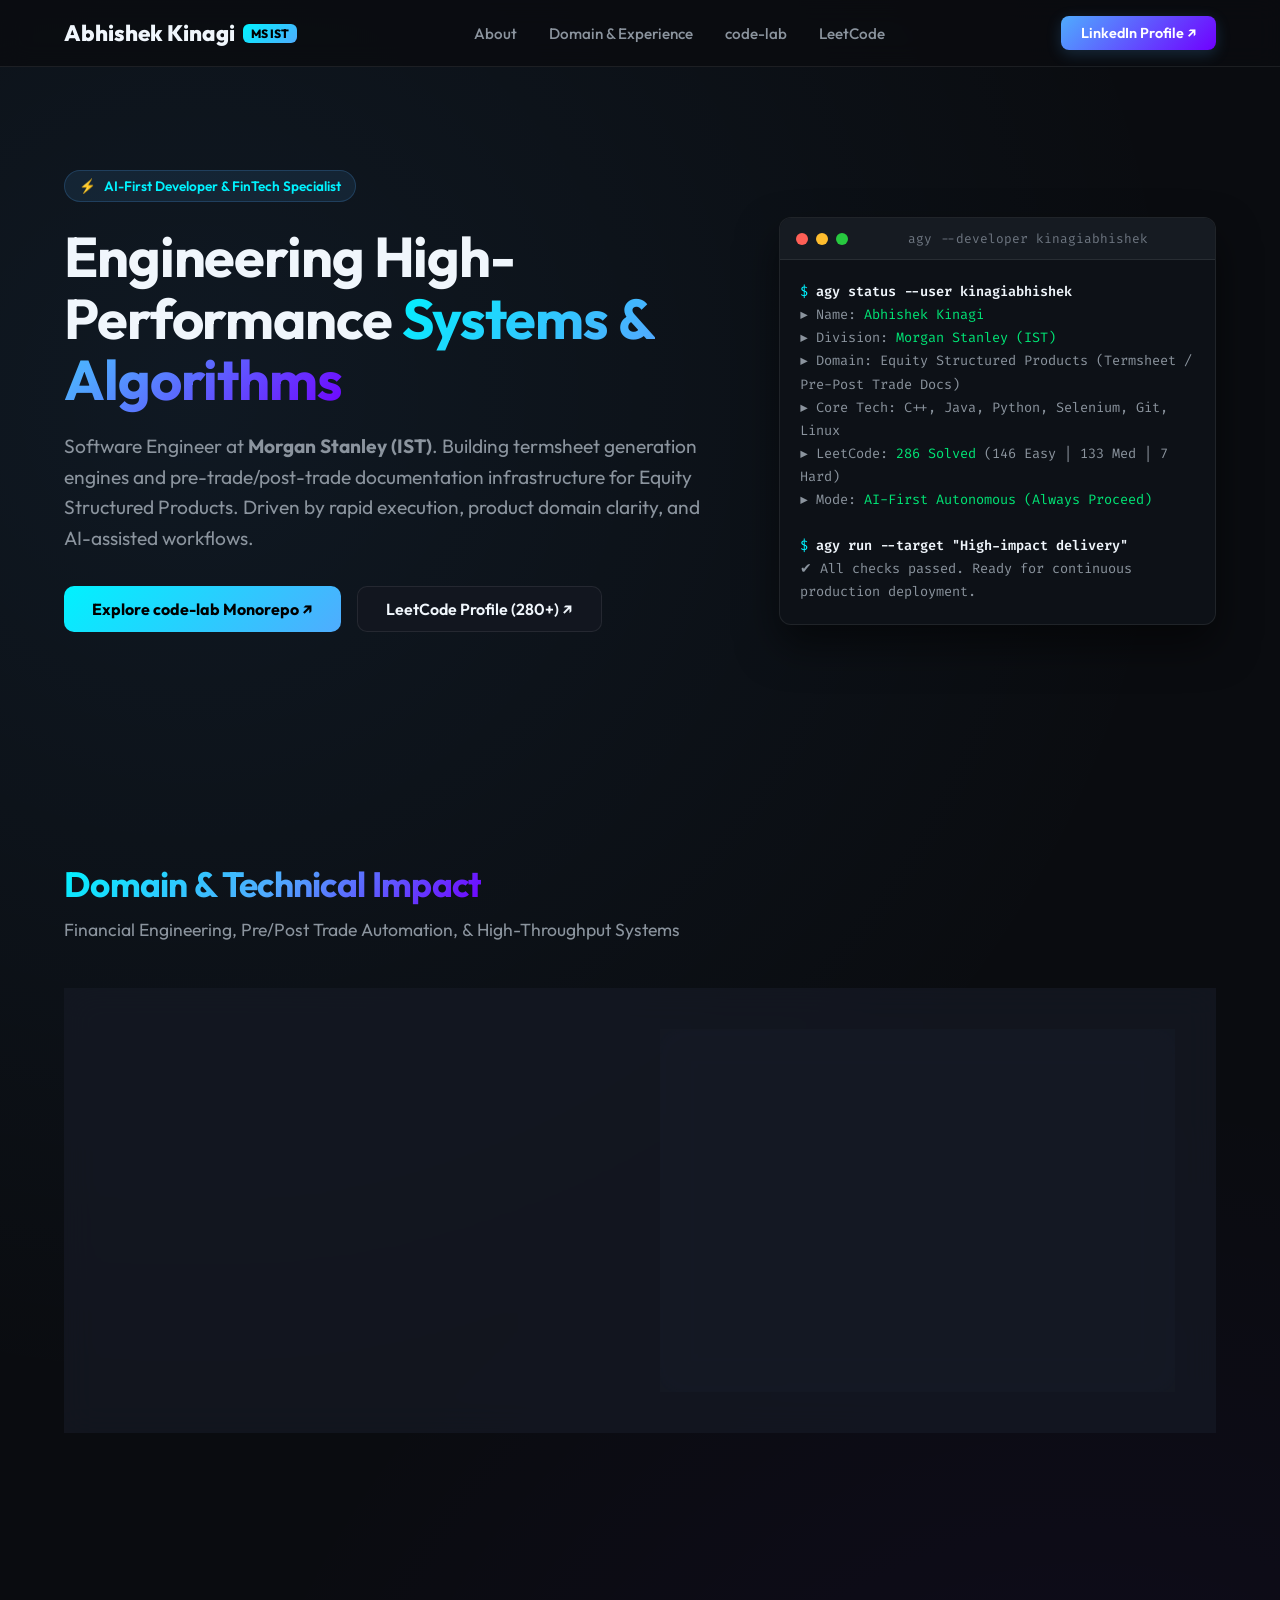
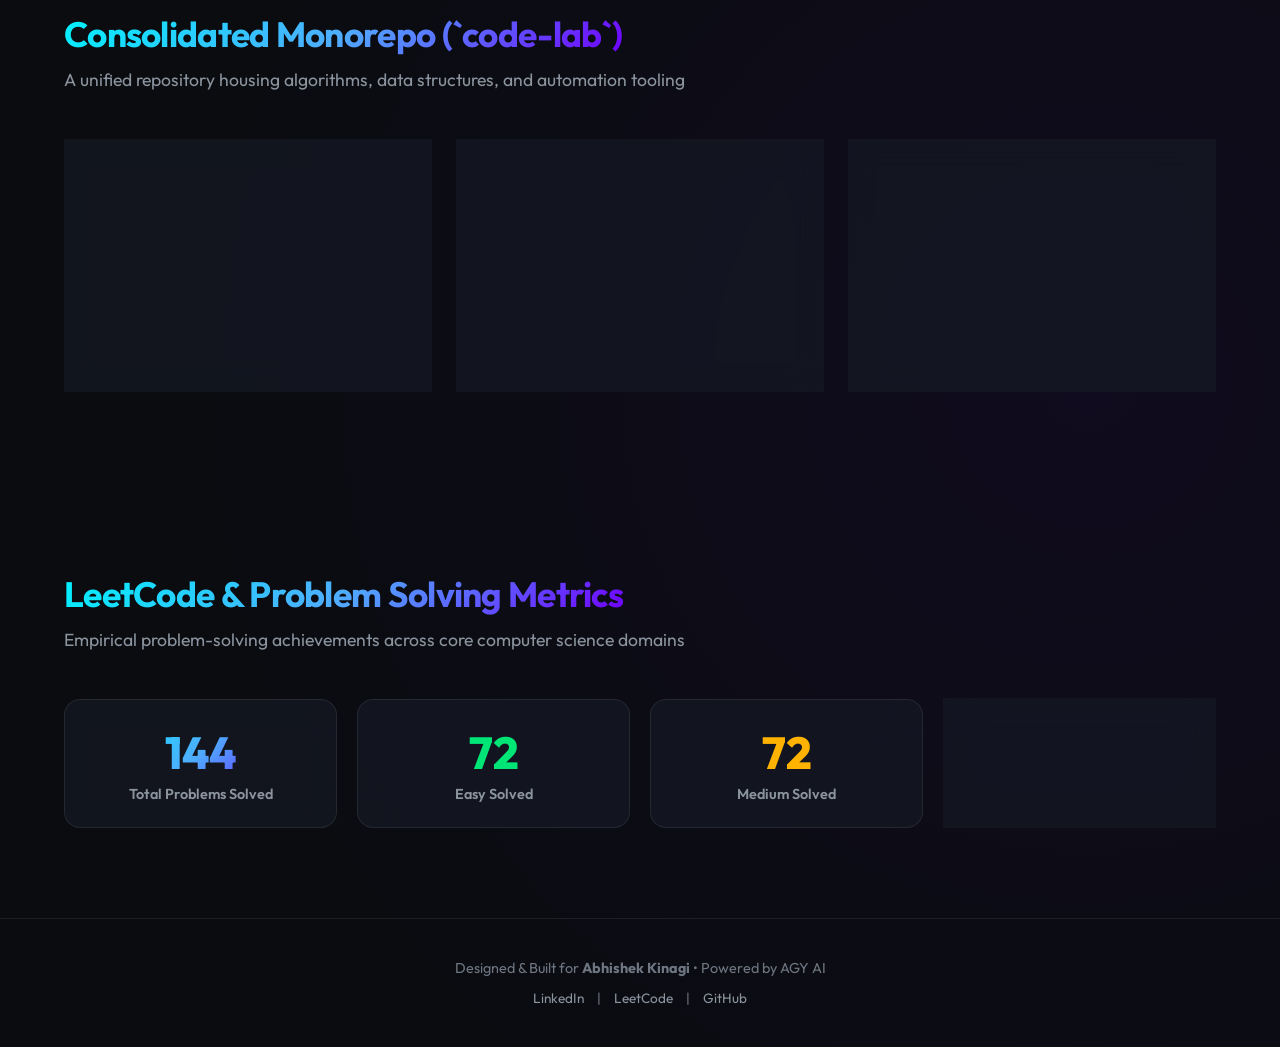
==== index.html @ 843569cd "feat: add personal portfolio website" ====
<!DOCTYPE html>
<html lang="en">
<head>
  <meta charset="UTF-8">
  <meta name="viewport" content="width=device-width, initial-scale=1.0">
  <title>Abhishek Kinagi | Software Engineer @ Morgan Stanley</title>
  <meta name="description" content="Official portfolio of Abhishek Kinagi. Software Engineer at Morgan Stanley specializing in Equity Structured Products, Pre/Post-Trade Docs, C++/Java DSA, and AI-First Automations.">
  <meta property="og:title" content="Abhishek Kinagi | Software Engineer">
  <meta property="og:description" content="Software Engineer at Morgan Stanley (IST) | C++, Java, Python, LeetCode (280+ Solved), AI-First Developer.">
  <meta property="og:type" content="website">
  
  <link rel="stylesheet" href="style.css">
  <link rel="icon" href="data:image/svg+xml,<svg xmlns=%22http://www.w3.org/2000/svg%22 viewBox=%220 0 100 100%22><text y=%22.9em%22 font-size=%2290%22>⚡</text></svg>">
</head>
<body>

  <!-- Header / Navigation -->
  <header>
    <div class="container nav-container">
      <a href="#" class="logo">
        Abhishek Kinagi <span class="logo-badge">MS IST</span>
      </a>
      <ul class="nav-links">
        <li><a href="#about">About</a></li>
        <li><a href="#experience">Domain & Experience</a></li>
        <li><a href="#monorepo">code-lab</a></li>
        <li><a href="#leetcode">LeetCode</a></li>
      </ul>
      <a href="https://www.linkedin.com/in/kinagiabhishek/" target="_blank" class="nav-cta">LinkedIn Profile ↗</a>
    </div>
  </header>

  <!-- Hero Section -->
  <section class="hero" id="about">
    <div class="container hero-grid">
      <div class="hero-content">
        <div class="hero-tag">
          <span>⚡</span> AI-First Developer & FinTech Specialist
        </div>
        <h1 class="hero-title">
          Engineering High-Performance <span class="gradient-text">Systems & Algorithms</span>
        </h1>
        <p class="hero-desc">
          Software Engineer at <strong>Morgan Stanley (IST)</strong>. Building termsheet generation engines and pre-trade/post-trade documentation infrastructure for Equity Structured Products. Driven by rapid execution, product domain clarity, and AI-assisted workflows.
        </p>
        <div class="hero-buttons">
          <a href="https://github.com/kinagiabhishek/code-lab" target="_blank" class="btn-primary">
            Explore code-lab Monorepo ↗
          </a>
          <a href="https://leetcode.com/u/kinagiabhishek/" target="_blank" class="btn-secondary">
            LeetCode Profile (280+) ↗
          </a>
        </div>
      </div>

      <!-- Interactive Terminal Preview -->
      <div class="terminal-window">
        <div class="terminal-header">
          <div class="dot dot-red"></div>
          <div class="dot dot-yellow"></div>
          <div class="dot dot-green"></div>
          <span class="terminal-title">agy --developer kinagiabhishek</span>
        </div>
        <div class="terminal-body">
          <p><span class="t-prompt">$</span> <span class="t-cmd">agy status --user kinagiabhishek</span></p>
          <p class="t-out">► Name: <span class="t-highlight">Abhishek Kinagi</span></p>
          <p class="t-out">► Division: <span class="t-highlight">Morgan Stanley (IST)</span></p>
          <p class="t-out">► Domain: Equity Structured Products (Termsheet / Pre-Post Trade Docs)</p>
          <p class="t-out">► Core Tech: C++, Java, Python, Selenium, Git, Linux</p>
          <p class="t-out">► LeetCode: <span class="t-highlight">286 Solved</span> (146 Easy | 133 Med | 7 Hard)</p>
          <p class="t-out">► Mode: <span class="t-highlight">AI-First Autonomous (Always Proceed)</span></p>
          <br>
          <p><span class="t-prompt">$</span> <span class="t-cmd">agy run --target "High-impact delivery"</span></p>
          <p class="t-out">✔ All checks passed. Ready for continuous production deployment.</p>
        </div>
      </div>
    </div>
  </section>

  <!-- Domain & Experience Section -->
  <section id="experience">
    <div class="container">
      <h2 class="section-title">
        <span class="gradient-text">Domain & Technical Impact</span>
      </h2>
      <p class="section-subtitle">Financial Engineering, Pre/Post Trade Automation, & High-Throughput Systems</p>

      <div class="glass-card domain-card">
        <div class="domain-info">
          <span class="company-badge">Morgan Stanley • Institutional Securities Technology (IST)</span>
          <h3>Equity Structured Products Engineering</h3>
          <p style="color: var(--text-secondary); line-height: 1.6; margin-bottom: 16px;">
            Engineering robust systems for the Termsheet and Pre-Trade / Post-Trade documentation team under Morgan Stanley's IST division. Navigating complex financial workflows across Sales, Trade Management Group (TMG), and regulatory compliance frameworks.
          </p>
          <div class="domain-tags">
            <span class="tag">Equity Structured Products</span>
            <span class="tag">Termsheet Engines</span>
            <span class="tag">Pre-Trade & Post-Trade Docs</span>
            <span class="tag">Sales & TMG Workflows</span>
            <span class="tag">Regulatory Compliance</span>
            <span class="tag">High Reliability</span>
          </div>
        </div>

        <div class="domain-stats glass-card" style="padding: 28px;">
          <h4 style="margin-bottom: 16px; color: var(--accent-cyan);">Core Capabilities</h4>
          <ul style="list-style: none; line-height: 2.2; color: var(--text-secondary); font-size: 0.95rem;">
            <li>⚡ <strong>Rapid Execution & Delivery</strong>: Turning complex product specs into reliable code.</li>
            <li>🧠 <strong>Domain Mastery</strong>: Structuring termsheet business logic & regulatory compliance.</li>
            <li>🤖 <strong>AI-First Workflow</strong>: Automating developer tasks via AGY CLI agents.</li>
            <li>🧮 <strong>Algorithmic Rigor</strong>: Applying data structures for optimal execution speed.</li>
          </ul>
        </div>
      </div>
    </div>
  </section>

  <!-- Monorepo Spotlight Section -->
  <section id="monorepo">
    <div class="container">
      <h2 class="section-title">
        <span class="gradient-text">Consolidated Monorepo (`code-lab`)</span>
      </h2>
      <p class="section-subtitle">A unified repository housing algorithms, data structures, and automation tooling</p>

      <div class="monorepo-grid">
        <!-- Subcard 1 -->
        <div class="glass-card repo-subcard">
          <div class="repo-icon">🧮</div>
          <h4>Data Structures & Algorithms</h4>
          <p>C++ and Java implementations of Graphs, Trees, Stacks, Queues, LRU Cache, Sorting benchmarks, and Java 8 Streams API.</p>
          <a href="https://github.com/kinagiabhishek/code-lab/tree/master/ds-algo" target="_blank">Browse `ds-algo/` ↗</a>
        </div>

        <!-- Subcard 2 -->
        <div class="glass-card repo-subcard">
          <div class="repo-icon">🤖</div>
          <h4>Browser Automations</h4>
          <p>Automated Selenium & Playwright browser scripts designed for Chromium and Firefox environments to handle form filing & uploads.</p>
          <a href="https://github.com/kinagiabhishek/code-lab/tree/master/automations" target="_blank">Browse `automations/` ↗</a>
        </div>

        <!-- Subcard 3 -->
        <div class="glass-card repo-subcard">
          <div class="repo-icon">🐍</div>
          <h4>Constraint Solvers</h4>
          <p>Python utilities including Verity Solver for logical rule verification and automated constraint solving.</p>
          <a href="https://github.com/kinagiabhishek/code-lab/tree/master/scripts" target="_blank">Browse `scripts/` ↗</a>
        </div>
      </div>
    </div>
  </section>

  <!-- LeetCode & Problem Solving Metrics -->
  <section id="leetcode">
    <div class="container">
      <h2 class="section-title">
        <span class="gradient-text">LeetCode & Problem Solving Metrics</span>
      </h2>
      <p class="section-subtitle">Empirical problem-solving achievements across core computer science domains</p>

      <div class="metrics-grid">
        <div class="glass-card metric-card">
          <div class="metric-num gradient-text" id="leetcode-total">286</div>
          <div class="metric-label">Total Problems Solved</div>
        </div>

        <div class="glass-card metric-card">
          <div class="metric-num easy-color" id="leetcode-easy">146</div>
          <div class="metric-label">Easy Solved</div>
        </div>

        <div class="glass-card metric-card">
          <div class="metric-num med-color" id="leetcode-med">133</div>
          <div class="metric-label">Medium Solved</div>
        </div>

        <div class="glass-card metric-card">
          <div class="metric-num hard-color" id="leetcode-hard">7</div>
          <div class="metric-label">Hard Solved</div>
        </div>
      </div>
    </div>
  </section>

  <!-- Footer -->
  <footer>
    <div class="container">
      <p style="margin-bottom: 12px;">Designed & Built for <strong>Abhishek Kinagi</strong> • Powered by AGY AI</p>
      <p style="color: var(--text-muted); font-size: 0.85rem;">
        <a href="https://www.linkedin.com/in/kinagiabhishek/" target="_blank" style="color: var(--text-secondary); text-decoration: none; margin: 0 10px;">LinkedIn</a> |
        <a href="https://leetcode.com/u/kinagiabhishek/" target="_blank" style="color: var(--text-secondary); text-decoration: none; margin: 0 10px;">LeetCode</a> |
        <a href="https://github.com/kinagiabhishek" target="_blank" style="color: var(--text-secondary); text-decoration: none; margin: 0 10px;">GitHub</a>
      </p>
    </div>
  </footer>

  <script src="script.js"></script>
</body>
</html>
---- style.css ----
/* ==========================================================================
   Abhishek Kinagi - Professional Portfolio Design System
   Theme: Obsidian Dark Glassmorphism with Electric Blue/Cyan Glow
   ========================================================================== */

@import url('https://fonts.googleapis.com/css2?family=Fira+Code:wght@400;500;600&family=Outfit:wght@300;400;500;600;700;800&display=swap');

:root {
  --bg-primary: #0a0c10;
  --bg-secondary: #12161f;
  --bg-card: rgba(22, 27, 38, 0.7);
  --bg-glass: rgba(255, 255, 255, 0.03);
  --border-glass: rgba(255, 255, 255, 0.08);
  --border-glow: rgba(97, 175, 239, 0.3);
  
  --accent-cyan: #00f2fe;
  --accent-blue: #4facfe;
  --accent-purple: #7000ff;
  --accent-green: #00e676;
  --accent-amber: #ffb300;
  --accent-red: #ff1744;
  
  --text-primary: #f0f6fc;
  --text-secondary: #8b949e;
  --text-muted: #6e7681;
  
  --font-sans: 'Outfit', -apple-system, BlinkMacSystemFont, sans-serif;
  --font-mono: 'Fira Code', monospace;
  
  --shadow-glow: 0 0 30px rgba(79, 172, 254, 0.15);
  --transition-fast: all 0.2s cubic-bezier(0.4, 0, 0.2, 1);
  --transition-normal: all 0.3s cubic-bezier(0.4, 0, 0.2, 1);
}

* {
  margin: 0;
  padding: 0;
  box-sizing: border-box;
}

html {
  scroll-behavior: smooth;
  font-family: var(--font-sans);
  background-color: var(--bg-primary);
  color: var(--text-primary);
}

body {
  overflow-x: hidden;
  background-image: 
    radial-gradient(circle at 15% 15%, rgba(79, 172, 254, 0.08) 0%, transparent 40%),
    radial-gradient(circle at 85% 75%, rgba(112, 0, 255, 0.06) 0%, transparent 40%);
  min-height: 100vh;
}

/* Scrollbar */
::-webkit-scrollbar {
  width: 8px;
}
::-webkit-scrollbar-track {
  background: var(--bg-primary);
}
::-webkit-scrollbar-thumb {
  background: var(--bg-secondary);
  border-radius: 4px;
}
::-webkit-scrollbar-thumb:hover {
  background: var(--accent-blue);
}

/* Layout Utilities */
.container {
  max-width: 1200px;
  margin: 0 auto;
  padding: 0 24px;
}

section {
  padding: 90px 0;
}

/* Glassmorphism Card */
.glass-card {
  background: var(--bg-card);
  backdrop-filter: blur(16px);
  -webkit-backdrop-filter: blur(16px);
  border: 1px solid var(--border-glass);
  border-radius: 16px;
  transition: var(--transition-normal);
}
.glass-card:hover {
  border-color: var(--border-glow);
  box-shadow: var(--shadow-glow);
  transform: translateY(-3px);
}

/* Typography */
h1, h2, h3, h4 {
  font-weight: 700;
  letter-spacing: -0.02em;
}

.gradient-text {
  background: linear-gradient(135deg, var(--accent-cyan), var(--accent-blue), var(--accent-purple));
  -webkit-background-clip: text;
  -webkit-text-fill-color: transparent;
}

.section-title {
  font-size: 2.2rem;
  margin-bottom: 12px;
  display: flex;
  align-items: center;
  gap: 12px;
}

.section-subtitle {
  color: var(--text-secondary);
  font-size: 1.1rem;
  margin-bottom: 48px;
}

/* Header & Nav */
header {
  position: fixed;
  top: 0;
  left: 0;
  right: 0;
  z-index: 1000;
  background: rgba(10, 12, 16, 0.8);
  backdrop-filter: blur(12px);
  border-bottom: 1px solid var(--border-glass);
  padding: 16px 0;
}

.nav-container {
  display: flex;
  justify-content: space-between;
  align-items: center;
}

.logo {
  font-weight: 800;
  font-size: 1.4rem;
  color: var(--text-primary);
  text-decoration: none;
  display: flex;
  align-items: center;
  gap: 8px;
}

.logo-badge {
  background: linear-gradient(135deg, var(--accent-cyan), var(--accent-blue));
  color: #000;
  padding: 2px 8px;
  border-radius: 6px;
  font-size: 0.75rem;
  font-weight: 800;
}

.nav-links {
  display: flex;
  gap: 32px;
  list-style: none;
}

.nav-links a {
  color: var(--text-secondary);
  text-decoration: none;
  font-weight: 500;
  font-size: 0.95rem;
  transition: var(--transition-fast);
}

.nav-links a:hover {
  color: var(--accent-cyan);
}

.nav-cta {
  background: linear-gradient(135deg, var(--accent-blue), var(--accent-purple));
  color: #fff;
  padding: 8px 20px;
  border-radius: 8px;
  text-decoration: none;
  font-weight: 600;
  font-size: 0.9rem;
  transition: var(--transition-fast);
  box-shadow: 0 4px 15px rgba(79, 172, 254, 0.2);
}

.nav-cta:hover {
  opacity: 0.9;
  transform: translateY(-1px);
}

/* Hero Section */
.hero {
  padding-top: 170px;
  padding-bottom: 100px;
}

.hero-grid {
  display: grid;
  grid-template-columns: 1.2fr 0.8fr;
  gap: 60px;
  align-items: center;
}

.hero-tag {
  display: inline-flex;
  align-items: center;
  gap: 8px;
  padding: 6px 14px;
  border-radius: 20px;
  background: rgba(79, 172, 254, 0.1);
  border: 1px solid rgba(79, 172, 254, 0.2);
  color: var(--accent-cyan);
  font-size: 0.85rem;
  font-weight: 600;
  margin-bottom: 24px;
}

.hero-title {
  font-size: 3.5rem;
  line-height: 1.1;
  margin-bottom: 20px;
}

.hero-desc {
  font-size: 1.2rem;
  color: var(--text-secondary);
  line-height: 1.6;
  margin-bottom: 32px;
}

.hero-buttons {
  display: flex;
  gap: 16px;
  margin-bottom: 40px;
}

.btn-primary {
  background: linear-gradient(135deg, var(--accent-cyan), var(--accent-blue));
  color: #000;
  padding: 12px 28px;
  border-radius: 10px;
  font-weight: 700;
  text-decoration: none;
  transition: var(--transition-fast);
  display: inline-flex;
  align-items: center;
  gap: 8px;
}
.btn-primary:hover {
  transform: translateY(-2px);
  box-shadow: 0 6px 20px rgba(0, 242, 254, 0.3);
}

.btn-secondary {
  background: var(--bg-secondary);
  border: 1px solid var(--border-glass);
  color: var(--text-primary);
  padding: 12px 28px;
  border-radius: 10px;
  font-weight: 600;
  text-decoration: none;
  transition: var(--transition-fast);
  display: inline-flex;
  align-items: center;
  gap: 8px;
}
.btn-secondary:hover {
  border-color: var(--accent-blue);
  color: var(--accent-cyan);
}

/* Terminal Preview Component */
.terminal-window {
  background: #0d1117;
  border: 1px solid var(--border-glass);
  border-radius: 12px;
  overflow: hidden;
  box-shadow: 0 20px 40px rgba(0,0,0,0.5);
  font-family: var(--font-mono);
}

.terminal-header {
  background: #161b22;
  padding: 12px 16px;
  display: flex;
  align-items: center;
  gap: 8px;
  border-bottom: 1px solid var(--border-glass);
}

.dot {
  width: 12px;
  height: 12px;
  border-radius: 50%;
}
.dot-red { background: #ff5f56; }
.dot-yellow { background: #ffbd2e; }
.dot-green { background: #27c93f; }

.terminal-title {
  color: var(--text-muted);
  font-size: 0.8rem;
  margin-left: auto;
  margin-right: auto;
}

.terminal-body {
  padding: 20px;
  font-size: 0.85rem;
  line-height: 1.7;
}

.t-prompt { color: var(--accent-cyan); }
.t-cmd { color: var(--text-primary); font-weight: 600; }
.t-out { color: var(--text-secondary); }
.t-highlight { color: var(--accent-green); }

/* Experience & Domain Section */
.domain-card {
  padding: 40px;
  display: grid;
  grid-template-columns: 1fr 1fr;
  gap: 40px;
  align-items: center;
}

.domain-info h3 {
  font-size: 1.8rem;
  margin-bottom: 12px;
}

.company-badge {
  display: inline-block;
  background: rgba(30, 136, 229, 0.15);
  color: #42a5f5;
  border: 1px solid rgba(30, 136, 229, 0.3);
  padding: 4px 12px;
  border-radius: 6px;
  font-size: 0.85rem;
  font-weight: 700;
  margin-bottom: 16px;
}

.domain-tags {
  display: flex;
  flex-wrap: wrap;
  gap: 10px;
  margin-top: 24px;
}

.tag {
  background: var(--bg-secondary);
  border: 1px solid var(--border-glass);
  padding: 6px 14px;
  border-radius: 20px;
  font-size: 0.8rem;
  color: var(--text-secondary);
}

/* LeetCode & Problem Solving Metrics */
.metrics-grid {
  display: grid;
  grid-template-columns: repeat(4, 1fr);
  gap: 20px;
  margin-top: 32px;
}

.metric-card {
  padding: 24px;
  text-align: center;
}

.metric-num {
  font-size: 2.8rem;
  font-weight: 800;
  margin-bottom: 4px;
}

.metric-label {
  color: var(--text-secondary);
  font-size: 0.9rem;
  font-weight: 600;
}

.easy-color { color: var(--accent-green); }
.med-color { color: var(--accent-amber); }
.hard-color { color: var(--accent-red); }

/* Project Monorepo Spotlight */
.monorepo-grid {
  display: grid;
  grid-template-columns: repeat(3, 1fr);
  gap: 24px;
}

.repo-subcard {
  padding: 28px;
  display: flex;
  flex-direction: column;
  height: 100%;
}

.repo-icon {
  width: 44px;
  height: 44px;
  border-radius: 10px;
  background: rgba(79, 172, 254, 0.1);
  display: flex;
  align-items: center;
  justify-content: center;
  font-size: 1.3rem;
  margin-bottom: 16px;
  color: var(--accent-cyan);
}

.repo-subcard h4 {
  font-size: 1.2rem;
  margin-bottom: 8px;
}

.repo-subcard p {
  color: var(--text-secondary);
  font-size: 0.9rem;
  line-height: 1.5;
  margin-bottom: 20px;
  flex-grow: 1;
}

.repo-subcard a {
  color: var(--accent-cyan);
  text-decoration: none;
  font-weight: 600;
  font-size: 0.85rem;
  display: inline-flex;
  align-items: center;
  gap: 6px;
}
.repo-subcard a:hover {
  text-decoration: underline;
}

/* Footer */
footer {
  border-top: 1px solid var(--border-glass);
  padding: 40px 0;
  text-align: center;
  color: var(--text-muted);
  font-size: 0.9rem;
}

/* Responsive */
@media (max-width: 900px) {
  .hero-grid, .domain-card {
    grid-template-columns: 1fr;
  }
  .hero-title {
    font-size: 2.5rem;
  }
  .metrics-grid, .monorepo-grid {
    grid-template-columns: 1fr 1fr;
  }
}
@media (max-width: 600px) {
  .metrics-grid, .monorepo-grid {
    grid-template-columns: 1fr;
  }
  .nav-links {
    display: none;
  }
}
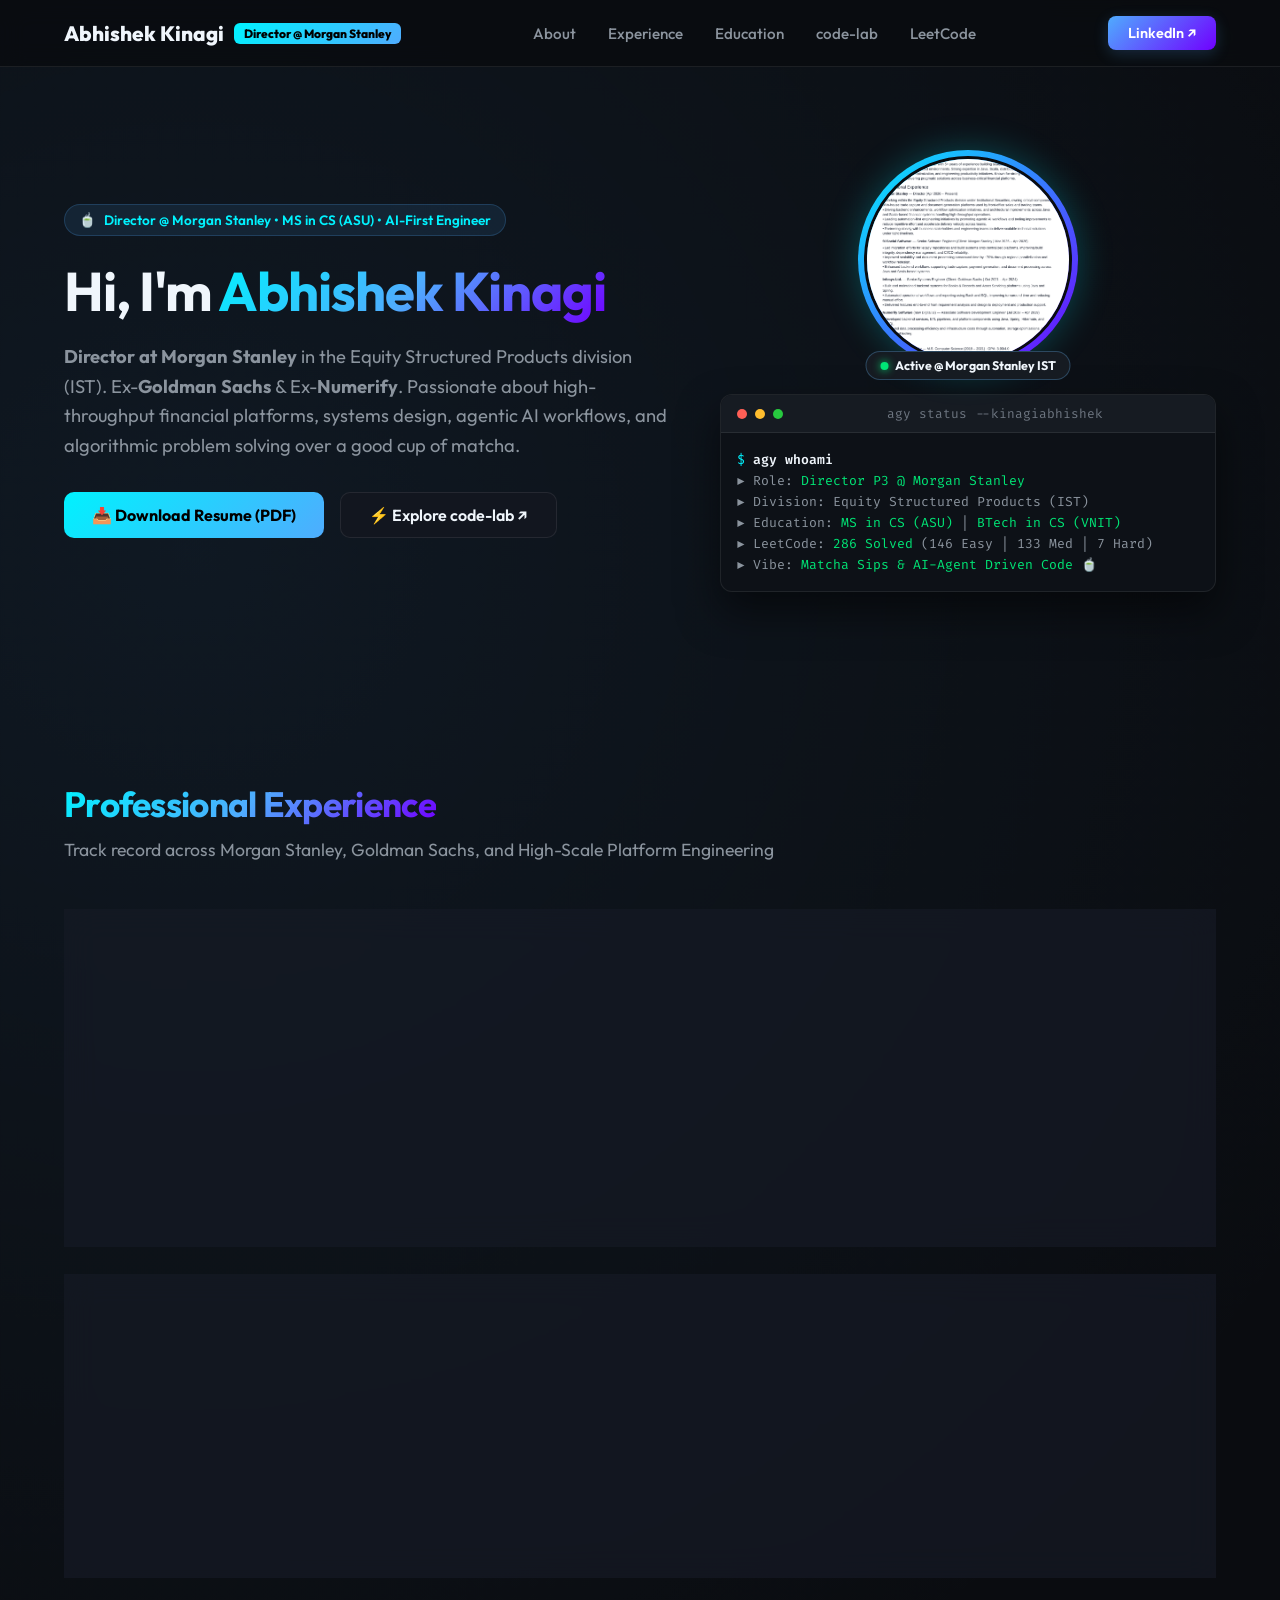
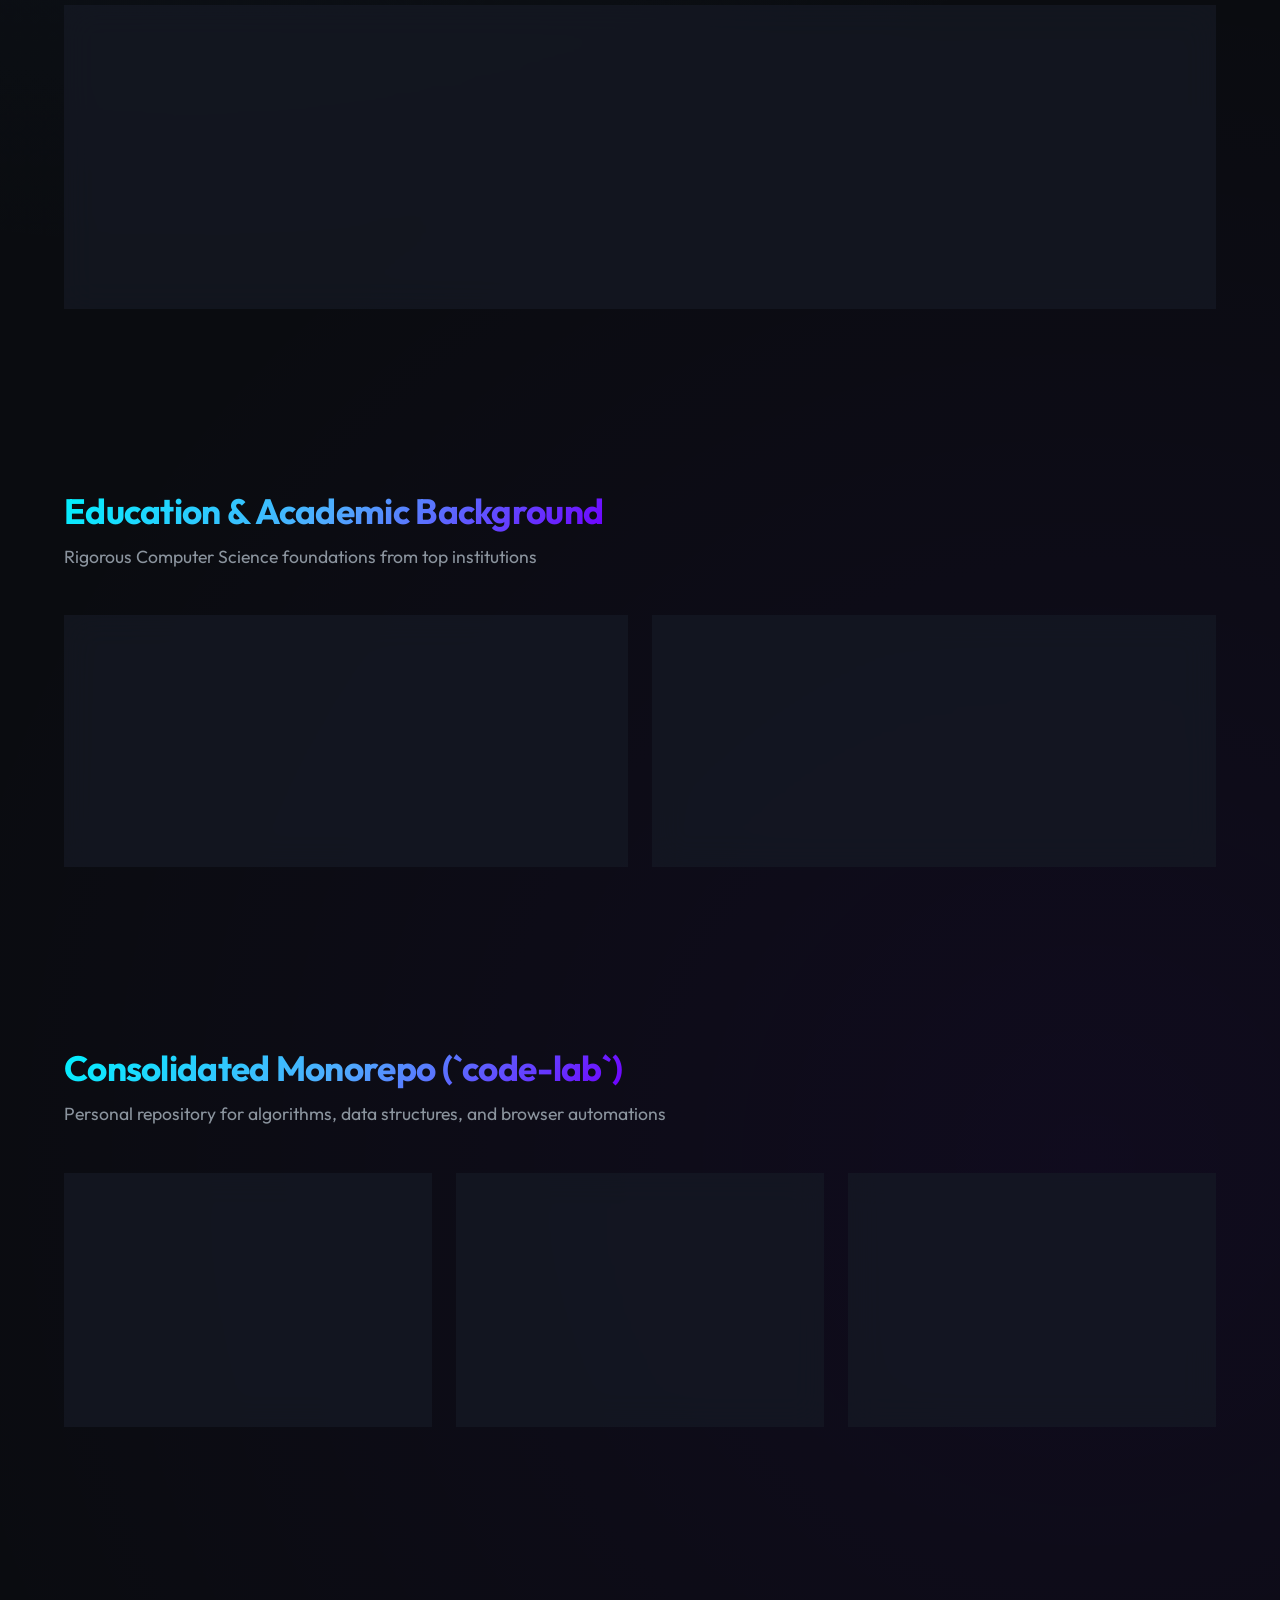
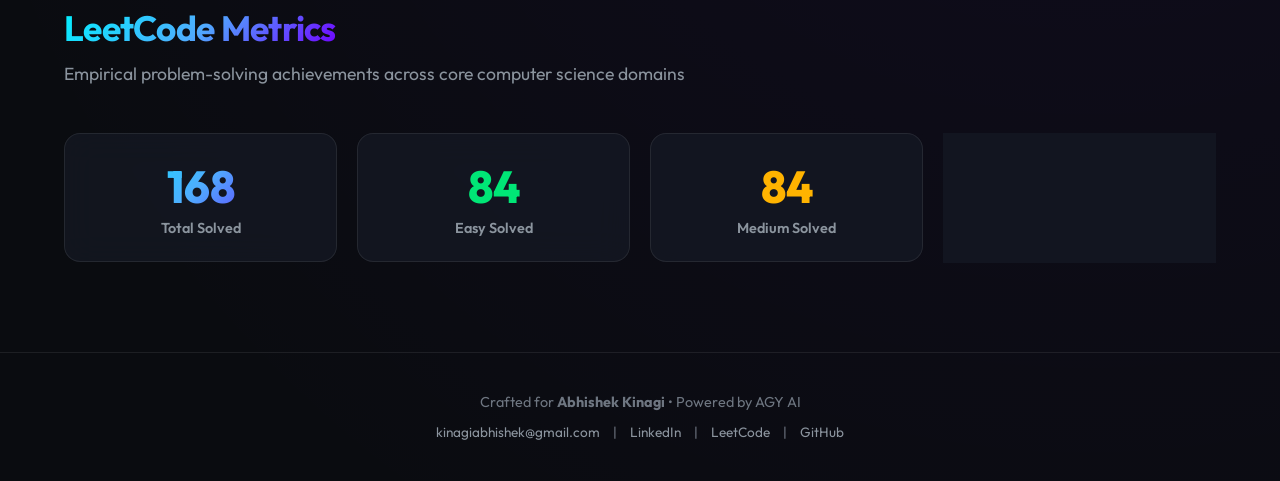
==== commit 3b61839a: "feat: add photo, resume PDF, full Morgan Stanley Director experience, ASU education, and GS history" ====
--- a/index.html
+++ b/index.html
@@ -3,10 +3,11 @@
 <head>
   <meta charset="UTF-8">
   <meta name="viewport" content="width=device-width, initial-scale=1.0">
-  <title>Abhishek Kinagi | Software Engineer @ Morgan Stanley</title>
-  <meta name="description" content="Official portfolio of Abhishek Kinagi. Software Engineer at Morgan Stanley specializing in Equity Structured Products, Pre/Post-Trade Docs, C++/Java DSA, and AI-First Automations.">
-  <meta property="og:title" content="Abhishek Kinagi | Software Engineer">
-  <meta property="og:description" content="Software Engineer at Morgan Stanley (IST) | C++, Java, Python, LeetCode (280+ Solved), AI-First Developer.">
+  <title>Abhishek Kinagi | Director @ Morgan Stanley | Software Engineer</title>
+  <meta name="description" content="Official Portfolio of Abhishek Kinagi - Director at Morgan Stanley (Equity Structured Products), Ex-Goldman Sachs, MS in CS from Arizona State University.">
+  <meta property="og:title" content="Abhishek Kinagi | Director @ Morgan Stanley">
+  <meta property="og:description" content="Director at Morgan Stanley (IST) | Ex-Goldman Sachs | MS in CS (ASU) | BTech in CS (VNIT) | C++, Java, Scala, Python & AI Agents.">
+  <meta property="og:image" content="profile.png">
   <meta property="og:type" content="website">
   
   <link rel="stylesheet" href="style.css">
@@ -18,15 +19,16 @@
   <header>
     <div class="container nav-container">
       <a href="#" class="logo">
-        Abhishek Kinagi <span class="logo-badge">MS IST</span>
+        Abhishek Kinagi <span class="logo-badge">Director @ Morgan Stanley</span>
       </a>
       <ul class="nav-links">
         <li><a href="#about">About</a></li>
-        <li><a href="#experience">Domain & Experience</a></li>
+        <li><a href="#experience">Experience</a></li>
+        <li><a href="#education">Education</a></li>
         <li><a href="#monorepo">code-lab</a></li>
         <li><a href="#leetcode">LeetCode</a></li>
       </ul>
-      <a href="https://www.linkedin.com/in/kinagiabhishek/" target="_blank" class="nav-cta">LinkedIn Profile ↗</a>
+      <a href="https://www.linkedin.com/in/kinagiabhishek/" target="_blank" class="nav-cta">LinkedIn ↗</a>
     </div>
   </header>
 
@@ -35,81 +37,140 @@
     <div class="container hero-grid">
       <div class="hero-content">
         <div class="hero-tag">
-          <span>⚡</span> AI-First Developer & FinTech Specialist
+          <span>🍵</span> Director @ Morgan Stanley • MS in CS (ASU) • AI-First Engineer
         </div>
         <h1 class="hero-title">
-          Engineering High-Performance <span class="gradient-text">Systems & Algorithms</span>
+          Hi, I'm <span class="gradient-text">Abhishek Kinagi</span>
         </h1>
         <p class="hero-desc">
-          Software Engineer at <strong>Morgan Stanley (IST)</strong>. Building termsheet generation engines and pre-trade/post-trade documentation infrastructure for Equity Structured Products. Driven by rapid execution, product domain clarity, and AI-assisted workflows.
+          <strong>Director at Morgan Stanley</strong> in the Equity Structured Products division (IST). Ex-<strong>Goldman Sachs</strong> & Ex-<strong>Numerify</strong>. Passionate about high-throughput financial platforms, systems design, agentic AI workflows, and algorithmic problem solving over a good cup of matcha.
         </p>
         <div class="hero-buttons">
-          <a href="https://github.com/kinagiabhishek/code-lab" target="_blank" class="btn-primary">
-            Explore code-lab Monorepo ↗
+          <a href="Abhishek_Kinagi_Resume.pdf" target="_blank" class="btn-primary">
+            📥 Download Resume (PDF)
           </a>
-          <a href="https://leetcode.com/u/kinagiabhishek/" target="_blank" class="btn-secondary">
-            LeetCode Profile (280+) ↗
+          <a href="https://github.com/kinagiabhishek/code-lab" target="_blank" class="btn-secondary">
+            ⚡ Explore code-lab ↗
           </a>
         </div>
       </div>
 
-      <!-- Interactive Terminal Preview -->
-      <div class="terminal-window">
-        <div class="terminal-header">
-          <div class="dot dot-red"></div>
-          <div class="dot dot-yellow"></div>
-          <div class="dot dot-green"></div>
-          <span class="terminal-title">agy --developer kinagiabhishek</span>
-        </div>
-        <div class="terminal-body">
-          <p><span class="t-prompt">$</span> <span class="t-cmd">agy status --user kinagiabhishek</span></p>
-          <p class="t-out">► Name: <span class="t-highlight">Abhishek Kinagi</span></p>
-          <p class="t-out">► Division: <span class="t-highlight">Morgan Stanley (IST)</span></p>
-          <p class="t-out">► Domain: Equity Structured Products (Termsheet / Pre-Post Trade Docs)</p>
-          <p class="t-out">► Core Tech: C++, Java, Python, Selenium, Git, Linux</p>
-          <p class="t-out">► LeetCode: <span class="t-highlight">286 Solved</span> (146 Easy | 133 Med | 7 Hard)</p>
-          <p class="t-out">► Mode: <span class="t-highlight">AI-First Autonomous (Always Proceed)</span></p>
-          <br>
-          <p><span class="t-prompt">$</span> <span class="t-cmd">agy run --target "High-impact delivery"</span></p>
-          <p class="t-out">✔ All checks passed. Ready for continuous production deployment.</p>
-        </div>
-      </div>
-    </div>
-  </section>
-
-  <!-- Domain & Experience Section -->
+      <!-- Profile Photo + Terminal Widget -->
+      <div class="profile-hero-wrapper">
+        <div class="profile-avatar-container">
+          <img src="profile.png" alt="Abhishek Kinagi" class="profile-img">
+          <div class="profile-status-pill">
+            <span class="status-dot"></span> Active @ Morgan Stanley IST
+          </div>
+        </div>
+
+        <div class="terminal-window" style="margin-top: 24px;">
+          <div class="terminal-header">
+            <div class="dot dot-red"></div>
+            <div class="dot dot-yellow"></div>
+            <div class="dot dot-green"></div>
+            <span class="terminal-title">agy status --kinagiabhishek</span>
+          </div>
+          <div class="terminal-body">
+            <p><span class="t-prompt">$</span> <span class="t-cmd">agy whoami</span></p>
+            <p class="t-out">► Role: <span class="t-highlight">Director P3 @ Morgan Stanley</span></p>
+            <p class="t-out">► Division: Equity Structured Products (IST)</p>
+            <p class="t-out">► Education: <span class="t-highlight">MS in CS (ASU)</span> | <span class="t-highlight">BTech in CS (VNIT)</span></p>
+            <p class="t-out">► LeetCode: <span class="t-highlight">286 Solved</span> (146 Easy | 133 Med | 7 Hard)</p>
+            <p class="t-out">► Vibe: <span class="t-highlight">Matcha Sips & AI-Agent Driven Code 🍵</span></p>
+          </div>
+        </div>
+      </div>
+    </div>
+  </section>
+
+  <!-- Career & Professional Experience -->
   <section id="experience">
     <div class="container">
       <h2 class="section-title">
-        <span class="gradient-text">Domain & Technical Impact</span>
-      </h2>
-      <p class="section-subtitle">Financial Engineering, Pre/Post Trade Automation, & High-Throughput Systems</p>
-
-      <div class="glass-card domain-card">
-        <div class="domain-info">
-          <span class="company-badge">Morgan Stanley • Institutional Securities Technology (IST)</span>
-          <h3>Equity Structured Products Engineering</h3>
-          <p style="color: var(--text-secondary); line-height: 1.6; margin-bottom: 16px;">
-            Engineering robust systems for the Termsheet and Pre-Trade / Post-Trade documentation team under Morgan Stanley's IST division. Navigating complex financial workflows across Sales, Trade Management Group (TMG), and regulatory compliance frameworks.
-          </p>
-          <div class="domain-tags">
-            <span class="tag">Equity Structured Products</span>
-            <span class="tag">Termsheet Engines</span>
-            <span class="tag">Pre-Trade & Post-Trade Docs</span>
-            <span class="tag">Sales & TMG Workflows</span>
-            <span class="tag">Regulatory Compliance</span>
-            <span class="tag">High Reliability</span>
-          </div>
-        </div>
-
-        <div class="domain-stats glass-card" style="padding: 28px;">
-          <h4 style="margin-bottom: 16px; color: var(--accent-cyan);">Core Capabilities</h4>
-          <ul style="list-style: none; line-height: 2.2; color: var(--text-secondary); font-size: 0.95rem;">
-            <li>⚡ <strong>Rapid Execution & Delivery</strong>: Turning complex product specs into reliable code.</li>
-            <li>🧠 <strong>Domain Mastery</strong>: Structuring termsheet business logic & regulatory compliance.</li>
-            <li>🤖 <strong>AI-First Workflow</strong>: Automating developer tasks via AGY CLI agents.</li>
-            <li>🧮 <strong>Algorithmic Rigor</strong>: Applying data structures for optimal execution speed.</li>
+        <span class="gradient-text">Professional Experience</span>
+      </h2>
+      <p class="section-subtitle">Track record across Morgan Stanley, Goldman Sachs, and High-Scale Platform Engineering</p>
+
+      <div class="timeline">
+        <!-- Morgan Stanley -->
+        <div class="timeline-item glass-card">
+          <div class="timeline-header">
+            <div>
+              <span class="company-badge">Morgan Stanley</span>
+              <h3>Director P3 — Equity Structured Products</h3>
+              <p class="timeline-date">April 2026 – Present (Bengaluru, India)</p>
+            </div>
+          </div>
+          <ul class="experience-list">
+            <li>Engineering high-throughput in-house <strong>trade capture & document generation platforms</strong> in Java and Scala for front-office sales and trading teams.</li>
+            <li>Leading strategic migration of legacy repositories onto centralized build platforms, improving CI/CD reliability and dependency management.</li>
+            <li>Promoting <strong>agentic AI workflows</strong> (`agy`) and automation-first engineering to accelerate software delivery and eliminate operational toil.</li>
+            <li>Collaborating with front-office business stakeholders, sales, and traders to streamline pre-trade and post-trade documentation.</li>
+            <li>Mentoring junior engineers through technical guidance, code reviews, and architecture debugging.</li>
           </ul>
+        </div>
+
+        <!-- Goldman Sachs -->
+        <div class="timeline-item glass-card">
+          <div class="timeline-header">
+            <div>
+              <span class="company-badge gs-badge">Goldman Sachs</span>
+              <h3>Technology Analyst — Private Wealth Management (PWM)</h3>
+              <p class="timeline-date">October 2021 – April 2024 (Dallas, Texas, USA)</p>
+            </div>
+          </div>
+          <ul class="experience-list">
+            <li>Engineered Books & Records and Asset Servicing engines using <strong>Java, Sybase SQL, and Bash</strong>.</li>
+            <li>Automated software support frameworks, reducing manual support intervention by <strong>25%</strong>.</li>
+            <li>Optimized database scanning tools for reporting, improving overall operational turnaround time by <strong>40%</strong>.</li>
+            <li>Managed trade booking under test environments for Quicken data integrity verification.</li>
+          </ul>
+        </div>
+
+        <!-- Numerify -->
+        <div class="timeline-item glass-card">
+          <div class="timeline-header">
+            <div>
+              <span class="company-badge num-badge">Numerify</span>
+              <h3>Associate Software Developer — Platform & ML</h3>
+              <p class="timeline-date">July 2017 – April 2019 (Bengaluru, India)</p>
+            </div>
+          </div>
+          <ul class="experience-list">
+            <li>Contributed to the <strong>Metadata Driven Application Console (MDAC)</strong> BI Application Modeler for customer data warehousing on AWS Redshift.</li>
+            <li>Automated ETL Batch Data Pipelines with restart-ability features across processing phases.</li>
+            <li>Provisioned Spark ML model training and execution platform for client metric prediction.</li>
+            <li>Implemented automated AWS RDS server startup/shutdown hooks, yielding major cloud cost cutdowns.</li>
+          </ul>
+        </div>
+      </div>
+    </div>
+  </section>
+
+  <!-- Education Section -->
+  <section id="education">
+    <div class="container">
+      <h2 class="section-title">
+        <span class="gradient-text">Education & Academic Background</span>
+      </h2>
+      <p class="section-subtitle">Rigorous Computer Science foundations from top institutions</p>
+
+      <div class="edu-grid">
+        <div class="glass-card edu-card">
+          <div class="edu-icon">🎓</div>
+          <h3>Arizona State University</h3>
+          <p class="edu-degree">Master of Science (MS) in Computer Science</p>
+          <p class="edu-school">Ira A. Fulton Schools of Engineering (2019 – 2021)</p>
+          <p class="edu-desc">Advanced Systems Design, Distributed Databases, Cloud Computing & Machine Learning Systems.</p>
+        </div>
+
+        <div class="glass-card edu-card">
+          <div class="edu-icon">🏛️</div>
+          <h3>VNIT Nagpur</h3>
+          <p class="edu-degree">Bachelor of Technology (BTech) in Computer Science</p>
+          <p class="edu-school">Visvesvaraya National Institute of Technology (2013 – 2017)</p>
+          <p class="edu-desc">Core Algorithms, Data Structures, Operating Systems, Computer Networks & Object-Oriented Design.</p>
         </div>
       </div>
     </div>
@@ -121,30 +182,27 @@
       <h2 class="section-title">
         <span class="gradient-text">Consolidated Monorepo (`code-lab`)</span>
       </h2>
-      <p class="section-subtitle">A unified repository housing algorithms, data structures, and automation tooling</p>
+      <p class="section-subtitle">Personal repository for algorithms, data structures, and browser automations</p>
 
       <div class="monorepo-grid">
-        <!-- Subcard 1 -->
         <div class="glass-card repo-subcard">
           <div class="repo-icon">🧮</div>
           <h4>Data Structures & Algorithms</h4>
-          <p>C++ and Java implementations of Graphs, Trees, Stacks, Queues, LRU Cache, Sorting benchmarks, and Java 8 Streams API.</p>
+          <p>C++ and Java DSA implementations (Graphs, Trees, Stacks, Queues, LRU Cache, Sorting benchmarks, Streams API).</p>
           <a href="https://github.com/kinagiabhishek/code-lab/tree/master/ds-algo" target="_blank">Browse `ds-algo/` ↗</a>
         </div>
 
-        <!-- Subcard 2 -->
         <div class="glass-card repo-subcard">
           <div class="repo-icon">🤖</div>
           <h4>Browser Automations</h4>
-          <p>Automated Selenium & Playwright browser scripts designed for Chromium and Firefox environments to handle form filing & uploads.</p>
+          <p>Selenium & Playwright automation scripts for automated form processing and resume uploads in Chromium & Firefox.</p>
           <a href="https://github.com/kinagiabhishek/code-lab/tree/master/automations" target="_blank">Browse `automations/` ↗</a>
         </div>
 
-        <!-- Subcard 3 -->
         <div class="glass-card repo-subcard">
           <div class="repo-icon">🐍</div>
           <h4>Constraint Solvers</h4>
-          <p>Python utilities including Verity Solver for logical rule verification and automated constraint solving.</p>
+          <p>Python constraint solvers & verification scripts (Verity Solver) for logical rule evaluation.</p>
           <a href="https://github.com/kinagiabhishek/code-lab/tree/master/scripts" target="_blank">Browse `scripts/` ↗</a>
         </div>
       </div>
@@ -155,14 +213,14 @@
   <section id="leetcode">
     <div class="container">
       <h2 class="section-title">
-        <span class="gradient-text">LeetCode & Problem Solving Metrics</span>
+        <span class="gradient-text">LeetCode Metrics</span>
       </h2>
       <p class="section-subtitle">Empirical problem-solving achievements across core computer science domains</p>
 
       <div class="metrics-grid">
         <div class="glass-card metric-card">
           <div class="metric-num gradient-text" id="leetcode-total">286</div>
-          <div class="metric-label">Total Problems Solved</div>
+          <div class="metric-label">Total Solved</div>
         </div>
 
         <div class="glass-card metric-card">
@@ -186,8 +244,9 @@
   <!-- Footer -->
   <footer>
     <div class="container">
-      <p style="margin-bottom: 12px;">Designed & Built for <strong>Abhishek Kinagi</strong> • Powered by AGY AI</p>
+      <p style="margin-bottom: 12px;">Crafted for <strong>Abhishek Kinagi</strong> • Powered by AGY AI</p>
       <p style="color: var(--text-muted); font-size: 0.85rem;">
+        <a href="mailto:kinagiabhishek@gmail.com" style="color: var(--text-secondary); text-decoration: none; margin: 0 10px;">kinagiabhishek@gmail.com</a> |
         <a href="https://www.linkedin.com/in/kinagiabhishek/" target="_blank" style="color: var(--text-secondary); text-decoration: none; margin: 0 10px;">LinkedIn</a> |
         <a href="https://leetcode.com/u/kinagiabhishek/" target="_blank" style="color: var(--text-secondary); text-decoration: none; margin: 0 10px;">LeetCode</a> |
         <a href="https://github.com/kinagiabhishek" target="_blank" style="color: var(--text-secondary); text-decoration: none; margin: 0 10px;">GitHub</a>
--- a/style.css
+++ b/style.css
@@ -127,7 +127,7 @@
   left: 0;
   right: 0;
   z-index: 1000;
-  background: rgba(10, 12, 16, 0.8);
+  background: rgba(10, 12, 16, 0.85);
   backdrop-filter: blur(12px);
   border-bottom: 1px solid var(--border-glass);
   padding: 16px 0;
@@ -141,18 +141,18 @@
 
 .logo {
   font-weight: 800;
-  font-size: 1.4rem;
+  font-size: 1.3rem;
   color: var(--text-primary);
   text-decoration: none;
   display: flex;
   align-items: center;
-  gap: 8px;
+  gap: 10px;
 }
 
 .logo-badge {
   background: linear-gradient(135deg, var(--accent-cyan), var(--accent-blue));
   color: #000;
-  padding: 2px 8px;
+  padding: 3px 10px;
   border-radius: 6px;
   font-size: 0.75rem;
   font-weight: 800;
@@ -195,14 +195,14 @@
 
 /* Hero Section */
 .hero {
-  padding-top: 170px;
+  padding-top: 150px;
   padding-bottom: 100px;
 }
 
 .hero-grid {
   display: grid;
-  grid-template-columns: 1.2fr 0.8fr;
-  gap: 60px;
+  grid-template-columns: 1.1fr 0.9fr;
+  gap: 50px;
   align-items: center;
 }
 
@@ -221,13 +221,13 @@
 }
 
 .hero-title {
-  font-size: 3.5rem;
-  line-height: 1.1;
+  font-size: 3.4rem;
+  line-height: 1.15;
   margin-bottom: 20px;
 }
 
 .hero-desc {
-  font-size: 1.2rem;
+  font-size: 1.15rem;
   color: var(--text-secondary);
   line-height: 1.6;
   margin-bottom: 32px;
@@ -236,7 +236,6 @@
 .hero-buttons {
   display: flex;
   gap: 16px;
-  margin-bottom: 40px;
 }
 
 .btn-primary {
@@ -274,7 +273,53 @@
   color: var(--accent-cyan);
 }
 
-/* Terminal Preview Component */
+/* Profile Photo & Avatar Component */
+.profile-avatar-container {
+  position: relative;
+  width: 220px;
+  height: 220px;
+  margin: 0 auto;
+  border-radius: 50%;
+  padding: 6px;
+  background: linear-gradient(135deg, var(--accent-cyan), var(--accent-purple));
+  box-shadow: 0 0 35px rgba(0, 242, 254, 0.25);
+}
+
+.profile-img {
+  width: 100%;
+  height: 100%;
+  object-fit: cover;
+  border-radius: 50%;
+  border: 3px solid var(--bg-primary);
+}
+
+.profile-status-pill {
+  position: absolute;
+  bottom: -10px;
+  left: 50%;
+  transform: translateX(-50%);
+  background: #161b22;
+  border: 1px solid var(--border-glow);
+  padding: 6px 14px;
+  border-radius: 20px;
+  font-size: 0.78rem;
+  font-weight: 700;
+  color: var(--text-primary);
+  white-space: nowrap;
+  display: flex;
+  align-items: center;
+  gap: 6px;
+}
+
+.status-dot {
+  width: 8px;
+  height: 8px;
+  background: var(--accent-green);
+  border-radius: 50%;
+  box-shadow: 0 0 8px var(--accent-green);
+}
+
+/* Terminal Window Component */
 .terminal-window {
   background: #0d1117;
   border: 1px solid var(--border-glass);
@@ -286,18 +331,14 @@
 
 .terminal-header {
   background: #161b22;
-  padding: 12px 16px;
+  padding: 10px 16px;
   display: flex;
   align-items: center;
   gap: 8px;
   border-bottom: 1px solid var(--border-glass);
 }
 
-.dot {
-  width: 12px;
-  height: 12px;
-  border-radius: 50%;
-}
+.dot { width: 10px; height: 10px; border-radius: 50%; }
 .dot-red { background: #ff5f56; }
 .dot-yellow { background: #ffbd2e; }
 .dot-green { background: #27c93f; }
@@ -310,9 +351,9 @@
 }
 
 .terminal-body {
-  padding: 20px;
-  font-size: 0.85rem;
-  line-height: 1.7;
+  padding: 16px;
+  font-size: 0.82rem;
+  line-height: 1.6;
 }
 
 .t-prompt { color: var(--accent-cyan); }
@@ -320,18 +361,19 @@
 .t-out { color: var(--text-secondary); }
 .t-highlight { color: var(--accent-green); }
 
-/* Experience & Domain Section */
-.domain-card {
-  padding: 40px;
-  display: grid;
-  grid-template-columns: 1fr 1fr;
-  gap: 40px;
-  align-items: center;
-}
-
-.domain-info h3 {
-  font-size: 1.8rem;
-  margin-bottom: 12px;
+/* Timeline Experience Section */
+.timeline {
+  display: flex;
+  flex-direction: column;
+  gap: 28px;
+}
+
+.timeline-item {
+  padding: 32px;
+}
+
+.timeline-header {
+  margin-bottom: 16px;
 }
 
 .company-badge {
@@ -343,23 +385,78 @@
   border-radius: 6px;
   font-size: 0.85rem;
   font-weight: 700;
-  margin-bottom: 16px;
-}
-
-.domain-tags {
-  display: flex;
-  flex-wrap: wrap;
-  gap: 10px;
-  margin-top: 24px;
-}
-
-.tag {
-  background: var(--bg-secondary);
-  border: 1px solid var(--border-glass);
-  padding: 6px 14px;
-  border-radius: 20px;
-  font-size: 0.8rem;
-  color: var(--text-secondary);
+  margin-bottom: 8px;
+}
+.company-badge.gs-badge {
+  background: rgba(255, 179, 0, 0.15);
+  color: #ffb300;
+  border-color: rgba(255, 179, 0, 0.3);
+}
+.company-badge.num-badge {
+  background: rgba(112, 0, 255, 0.15);
+  color: #a855f7;
+  border-color: rgba(112, 0, 255, 0.3);
+}
+
+.timeline-item h3 {
+  font-size: 1.4rem;
+  margin-bottom: 4px;
+}
+
+.timeline-date {
+  color: var(--text-muted);
+  font-size: 0.88rem;
+  font-weight: 500;
+}
+
+.experience-list {
+  padding-left: 20px;
+  line-height: 1.7;
+  color: var(--text-secondary);
+  font-size: 0.95rem;
+}
+.experience-list li {
+  margin-bottom: 8px;
+}
+
+/* Education Section */
+.edu-grid {
+  display: grid;
+  grid-template-columns: 1fr 1fr;
+  gap: 24px;
+}
+
+.edu-card {
+  padding: 32px;
+}
+
+.edu-icon {
+  font-size: 2.2rem;
+  margin-bottom: 12px;
+}
+
+.edu-card h3 {
+  font-size: 1.3rem;
+  margin-bottom: 6px;
+}
+
+.edu-degree {
+  color: var(--accent-cyan);
+  font-weight: 600;
+  font-size: 0.95rem;
+  margin-bottom: 4px;
+}
+
+.edu-school {
+  color: var(--text-muted);
+  font-size: 0.85rem;
+  margin-bottom: 12px;
+}
+
+.edu-desc {
+  color: var(--text-secondary);
+  font-size: 0.9rem;
+  line-height: 1.5;
 }
 
 /* LeetCode & Problem Solving Metrics */
@@ -455,7 +552,7 @@
 
 /* Responsive */
 @media (max-width: 900px) {
-  .hero-grid, .domain-card {
+  .hero-grid, .edu-grid {
     grid-template-columns: 1fr;
   }
   .hero-title {
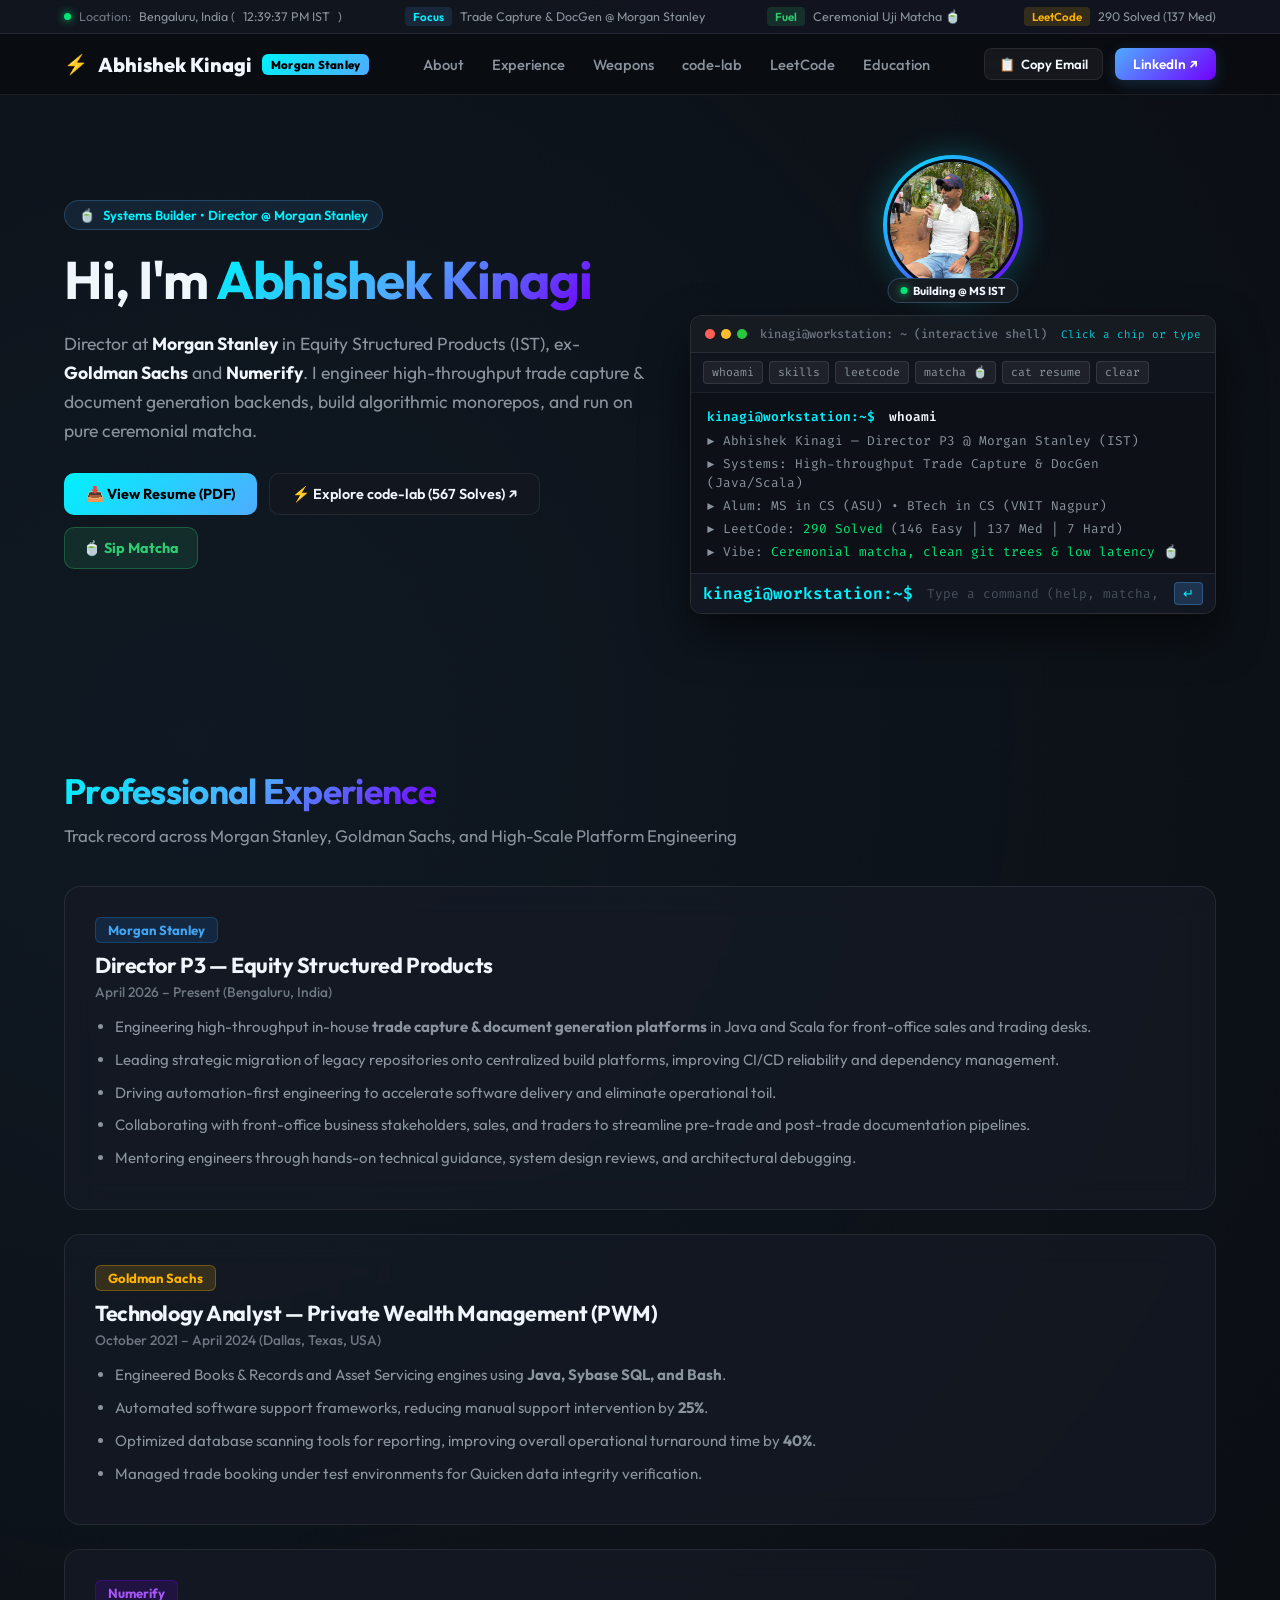
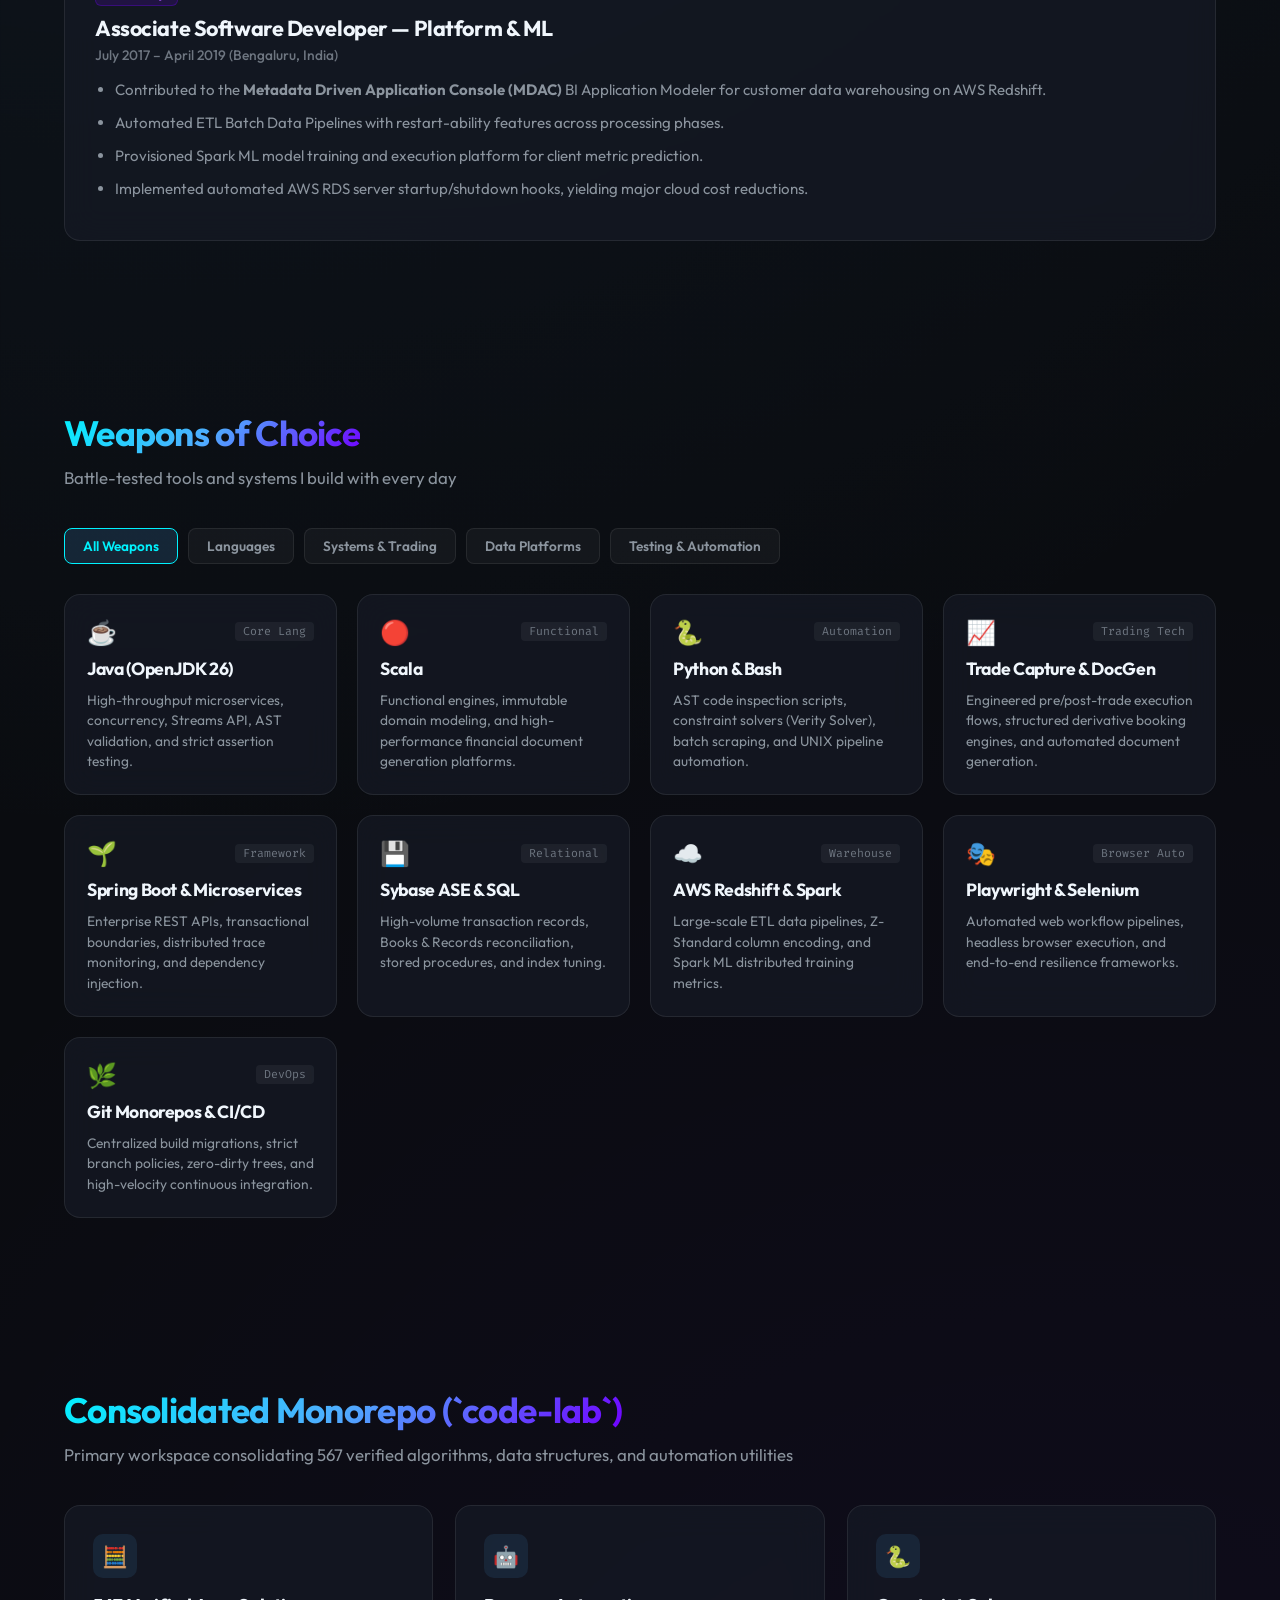
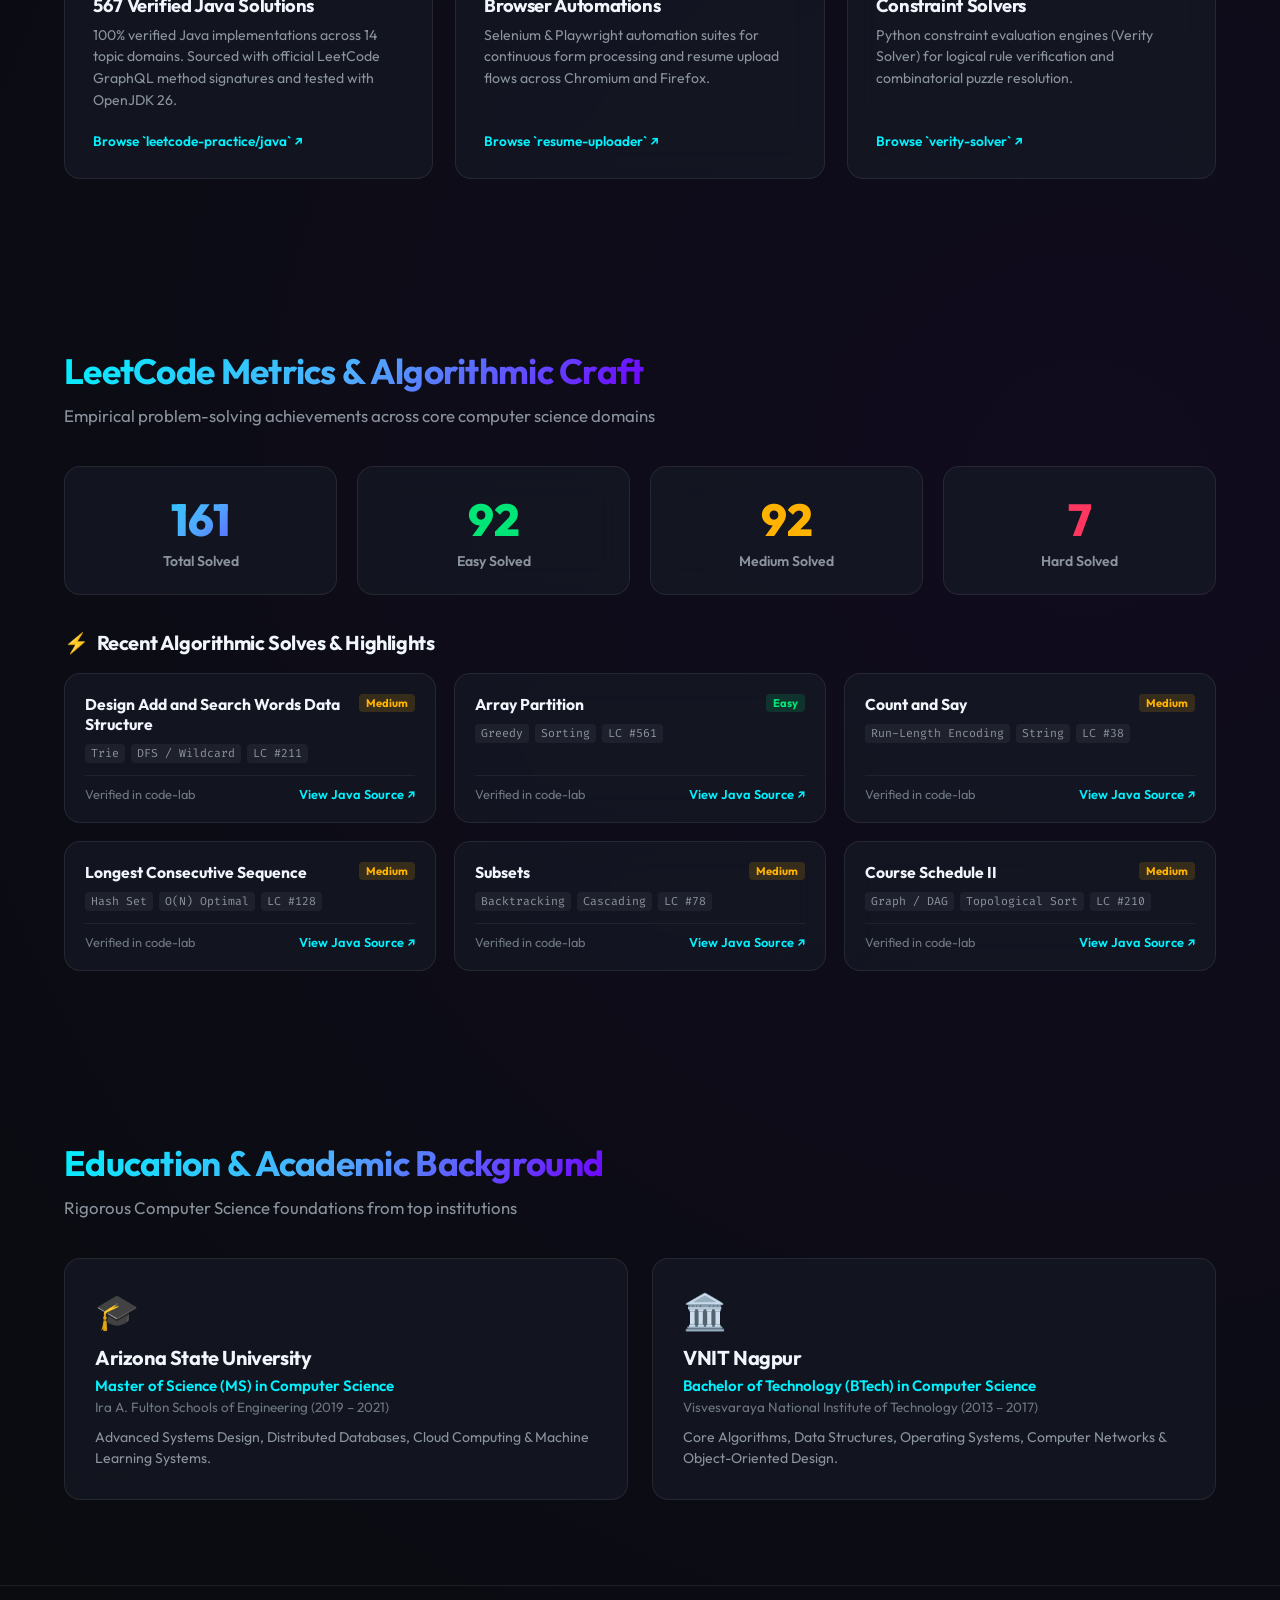
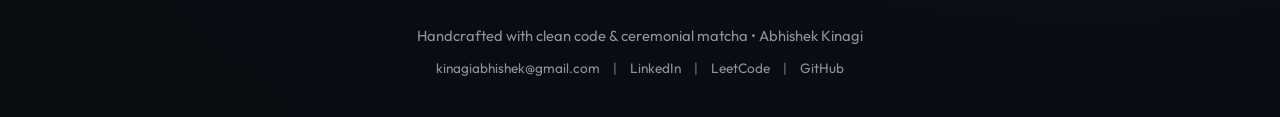
==== commit 3f4149bc: "feat: upgrade portfolio with interactive CLI, live status ticker, weapons filter, algo showcase, and" ====
--- a/index.html
+++ b/index.html
@@ -3,32 +3,57 @@
 <head>
   <meta charset="UTF-8">
   <meta name="viewport" content="width=device-width, initial-scale=1.0">
-  <title>Abhishek Kinagi | Director @ Morgan Stanley | Software Engineer</title>
-  <meta name="description" content="Official Portfolio of Abhishek Kinagi - Director at Morgan Stanley (Equity Structured Products), Ex-Goldman Sachs, MS in CS from Arizona State University.">
+  <title>Abhishek Kinagi | Director @ Morgan Stanley</title>
+  <meta name="description" content="Portfolio of Abhishek Kinagi - Director at Morgan Stanley (Equity Structured Products), Ex-Goldman Sachs, MS in CS from Arizona State University.">
   <meta property="og:title" content="Abhishek Kinagi | Director @ Morgan Stanley">
-  <meta property="og:description" content="Director at Morgan Stanley (IST) | Ex-Goldman Sachs | MS in CS (ASU) | BTech in CS (VNIT) | C++, Java, Scala, Python & AI Agents.">
+  <meta property="og:description" content="Director at Morgan Stanley (IST) | Ex-Goldman Sachs | MS in CS (ASU) | BTech in CS (VNIT) | Systems, Algorithms & Matcha.">
   <meta property="og:image" content="profile.png">
   <meta property="og:type" content="website">
   
   <link rel="stylesheet" href="style.css">
-  <link rel="icon" href="data:image/svg+xml,<svg xmlns=%22http://www.w3.org/2000/svg%22 viewBox=%220 0 100 100%22><text y=%22.9em%22 font-size=%2290%22>⚡</text></svg>">
+  <link rel="icon" href="data:image/svg+xml,<svg xmlns=%22http://www.w3.org/2000/svg%22 viewBox=%220 0 100 100%22><text y=%22.9em%22 font-size=%2290%22>🍵</text></svg>">
 </head>
 <body>
+
+  <!-- Top Real-Time Status Bar -->
+  <div class="status-ticker-bar">
+    <div class="container ticker-container">
+      <div class="ticker-item">
+        <span class="ticker-dot pulse"></span>
+        <span class="ticker-label">Location:</span> Bengaluru, India (<span id="live-ist-clock">Loading...</span>)
+      </div>
+      <div class="ticker-item">
+        <span class="ticker-badge">Focus</span> Trade Capture & DocGen @ Morgan Stanley
+      </div>
+      <div class="ticker-item">
+        <span class="ticker-badge matcha-badge">Fuel</span> Ceremonial Uji Matcha 🍵
+      </div>
+      <div class="ticker-item">
+        <span class="ticker-badge algo-badge">LeetCode</span> 290 Solved (137 Med)
+      </div>
+    </div>
+  </div>
 
   <!-- Header / Navigation -->
   <header>
     <div class="container nav-container">
       <a href="#" class="logo">
-        Abhishek Kinagi <span class="logo-badge">Director @ Morgan Stanley</span>
+        <span class="logo-mark">⚡</span> Abhishek Kinagi <span class="logo-badge">Morgan Stanley</span>
       </a>
       <ul class="nav-links">
         <li><a href="#about">About</a></li>
         <li><a href="#experience">Experience</a></li>
-        <li><a href="#education">Education</a></li>
+        <li><a href="#skills">Weapons</a></li>
         <li><a href="#monorepo">code-lab</a></li>
         <li><a href="#leetcode">LeetCode</a></li>
+        <li><a href="#education">Education</a></li>
       </ul>
-      <a href="https://www.linkedin.com/in/kinagiabhishek/" target="_blank" class="nav-cta">LinkedIn ↗</a>
+      <div class="nav-actions">
+        <button id="copy-email-btn" class="nav-btn-copy" title="Copy email address">
+          📋 <span id="copy-text">Copy Email</span>
+        </button>
+        <a href="https://www.linkedin.com/in/kinagiabhishek/" target="_blank" class="nav-cta">LinkedIn ↗</a>
+      </div>
     </div>
   </header>
 
@@ -37,47 +62,71 @@
     <div class="container hero-grid">
       <div class="hero-content">
         <div class="hero-tag">
-          <span>🍵</span> Director @ Morgan Stanley • MS in CS (ASU) • AI-First Engineer
+          <span>🍵</span> Systems Builder • Director @ Morgan Stanley
         </div>
         <h1 class="hero-title">
           Hi, I'm <span class="gradient-text">Abhishek Kinagi</span>
         </h1>
         <p class="hero-desc">
-          <strong>Director at Morgan Stanley</strong> in the Equity Structured Products division (IST). Ex-<strong>Goldman Sachs</strong> & Ex-<strong>Numerify</strong>. Passionate about high-throughput financial platforms, systems design, agentic AI workflows, and algorithmic problem solving over a good cup of matcha.
+          Director at <strong>Morgan Stanley</strong> in Equity Structured Products (IST), ex-<strong>Goldman Sachs</strong> and <strong>Numerify</strong>.
+          I engineer high-throughput trade capture & document generation backends, build algorithmic monorepos, and run on pure ceremonial matcha.
         </p>
         <div class="hero-buttons">
           <a href="Abhishek_Kinagi_Resume.pdf" target="_blank" class="btn-primary">
-            📥 Download Resume (PDF)
+            📥 View Resume (PDF)
           </a>
           <a href="https://github.com/kinagiabhishek/code-lab" target="_blank" class="btn-secondary">
-            ⚡ Explore code-lab ↗
+            ⚡ Explore code-lab (567 Solves) ↗
           </a>
-        </div>
-      </div>
-
-      <!-- Profile Photo + Terminal Widget -->
+          <button id="sip-matcha-btn" class="btn-fun" title="Take a sip of matcha">
+            🍵 Sip Matcha
+          </button>
+        </div>
+      </div>
+
+      <!-- Profile Photo + Interactive Playable Terminal -->
       <div class="profile-hero-wrapper">
         <div class="profile-avatar-container">
           <img src="profile.png" alt="Abhishek Kinagi" class="profile-img">
           <div class="profile-status-pill">
-            <span class="status-dot"></span> Active @ Morgan Stanley IST
-          </div>
-        </div>
-
-        <div class="terminal-window" style="margin-top: 24px;">
+            <span class="status-dot"></span> Building @ MS IST
+          </div>
+        </div>
+
+        <!-- Real Interactive CLI Window -->
+        <div class="terminal-window">
           <div class="terminal-header">
-            <div class="dot dot-red"></div>
-            <div class="dot dot-yellow"></div>
-            <div class="dot dot-green"></div>
-            <span class="terminal-title">agy status --kinagiabhishek</span>
-          </div>
-          <div class="terminal-body">
-            <p><span class="t-prompt">$</span> <span class="t-cmd">agy whoami</span></p>
-            <p class="t-out">► Role: <span class="t-highlight">Director P3 @ Morgan Stanley</span></p>
-            <p class="t-out">► Division: Equity Structured Products (IST)</p>
-            <p class="t-out">► Education: <span class="t-highlight">MS in CS (ASU)</span> | <span class="t-highlight">BTech in CS (VNIT)</span></p>
-            <p class="t-out">► LeetCode: <span class="t-highlight">286 Solved</span> (146 Easy | 133 Med | 7 Hard)</p>
-            <p class="t-out">► Vibe: <span class="t-highlight">Matcha Sips & AI-Agent Driven Code 🍵</span></p>
+            <div class="terminal-controls">
+              <span class="dot dot-red"></span>
+              <span class="dot dot-yellow"></span>
+              <span class="dot dot-green"></span>
+            </div>
+            <span class="terminal-title">kinagi@workstation: ~ (interactive shell)</span>
+            <span class="terminal-hint">Click a chip or type</span>
+          </div>
+          
+          <div class="terminal-chips">
+            <button class="t-chip" data-cmd="whoami">whoami</button>
+            <button class="t-chip" data-cmd="skills">skills</button>
+            <button class="t-chip" data-cmd="leetcode">leetcode</button>
+            <button class="t-chip" data-cmd="matcha">matcha 🍵</button>
+            <button class="t-chip" data-cmd="resume">cat resume</button>
+            <button class="t-chip" data-cmd="clear">clear</button>
+          </div>
+
+          <div class="terminal-body" id="terminal-screen">
+            <div class="t-line"><span class="t-prompt">kinagi@workstation:~$</span> <span class="t-cmd">whoami</span></div>
+            <div class="t-out">► Abhishek Kinagi — Director P3 @ Morgan Stanley (IST)</div>
+            <div class="t-out">► Systems: High-throughput Trade Capture & DocGen (Java/Scala)</div>
+            <div class="t-out">► Alum: MS in CS (ASU) • BTech in CS (VNIT Nagpur)</div>
+            <div class="t-out">► LeetCode: <span class="t-highlight">290 Solved</span> (146 Easy | 137 Med | 7 Hard)</div>
+            <div class="t-out">► Vibe: <span class="t-highlight">Ceremonial matcha, clean git trees & low latency 🍵</span></div>
+          </div>
+
+          <div class="terminal-input-bar">
+            <span class="t-prompt">kinagi@workstation:~$</span>
+            <input type="text" id="terminal-input" placeholder="Type a command (help, matcha, skills)..." autocomplete="off" spellcheck="false" />
+            <button id="terminal-run-btn" title="Execute command">↵</button>
           </div>
         </div>
       </div>
@@ -103,11 +152,11 @@
             </div>
           </div>
           <ul class="experience-list">
-            <li>Engineering high-throughput in-house <strong>trade capture & document generation platforms</strong> in Java and Scala for front-office sales and trading teams.</li>
+            <li>Engineering high-throughput in-house <strong>trade capture & document generation platforms</strong> in Java and Scala for front-office sales and trading desks.</li>
             <li>Leading strategic migration of legacy repositories onto centralized build platforms, improving CI/CD reliability and dependency management.</li>
-            <li>Promoting <strong>agentic AI workflows</strong> (`agy`) and automation-first engineering to accelerate software delivery and eliminate operational toil.</li>
-            <li>Collaborating with front-office business stakeholders, sales, and traders to streamline pre-trade and post-trade documentation.</li>
-            <li>Mentoring junior engineers through technical guidance, code reviews, and architecture debugging.</li>
+            <li>Driving automation-first engineering to accelerate software delivery and eliminate operational toil.</li>
+            <li>Collaborating with front-office business stakeholders, sales, and traders to streamline pre-trade and post-trade documentation pipelines.</li>
+            <li>Mentoring engineers through hands-on technical guidance, system design reviews, and architectural debugging.</li>
           </ul>
         </div>
 
@@ -141,8 +190,301 @@
             <li>Contributed to the <strong>Metadata Driven Application Console (MDAC)</strong> BI Application Modeler for customer data warehousing on AWS Redshift.</li>
             <li>Automated ETL Batch Data Pipelines with restart-ability features across processing phases.</li>
             <li>Provisioned Spark ML model training and execution platform for client metric prediction.</li>
-            <li>Implemented automated AWS RDS server startup/shutdown hooks, yielding major cloud cost cutdowns.</li>
+            <li>Implemented automated AWS RDS server startup/shutdown hooks, yielding major cloud cost reductions.</li>
           </ul>
+        </div>
+      </div>
+    </div>
+  </section>
+
+  <!-- Weapons of Choice / Tech Stack -->
+  <section id="skills">
+    <div class="container">
+      <h2 class="section-title">
+        <span class="gradient-text">Weapons of Choice</span>
+      </h2>
+      <p class="section-subtitle">Battle-tested tools and systems I build with every day</p>
+
+      <div class="skills-filter-bar">
+        <button class="skill-tab active" data-filter="all">All Weapons</button>
+        <button class="skill-tab" data-filter="languages">Languages</button>
+        <button class="skill-tab" data-filter="systems">Systems & Trading</button>
+        <button class="skill-tab" data-filter="data">Data Platforms</button>
+        <button class="skill-tab" data-filter="tools">Testing & Automation</button>
+      </div>
+
+      <div class="skills-grid">
+        <div class="glass-card skill-card" data-category="languages">
+          <div class="skill-card-top">
+            <span class="skill-card-icon">☕</span>
+            <span class="skill-card-tag">Core Lang</span>
+          </div>
+          <h4>Java (OpenJDK 26)</h4>
+          <p>High-throughput microservices, concurrency, Streams API, AST validation, and strict assertion testing.</p>
+        </div>
+
+        <div class="glass-card skill-card" data-category="languages">
+          <div class="skill-card-top">
+            <span class="skill-card-icon">🔴</span>
+            <span class="skill-card-tag">Functional</span>
+          </div>
+          <h4>Scala</h4>
+          <p>Functional engines, immutable domain modeling, and high-performance financial document generation platforms.</p>
+        </div>
+
+        <div class="glass-card skill-card" data-category="languages">
+          <div class="skill-card-top">
+            <span class="skill-card-icon">🐍</span>
+            <span class="skill-card-tag">Automation</span>
+          </div>
+          <h4>Python & Bash</h4>
+          <p>AST code inspection scripts, constraint solvers (Verity Solver), batch scraping, and UNIX pipeline automation.</p>
+        </div>
+
+        <div class="glass-card skill-card" data-category="systems">
+          <div class="skill-card-top">
+            <span class="skill-card-icon">📈</span>
+            <span class="skill-card-tag">Trading Tech</span>
+          </div>
+          <h4>Trade Capture & DocGen</h4>
+          <p>Engineered pre/post-trade execution flows, structured derivative booking engines, and automated document generation.</p>
+        </div>
+
+        <div class="glass-card skill-card" data-category="systems">
+          <div class="skill-card-top">
+            <span class="skill-card-icon">🌱</span>
+            <span class="skill-card-tag">Framework</span>
+          </div>
+          <h4>Spring Boot & Microservices</h4>
+          <p>Enterprise REST APIs, transactional boundaries, distributed trace monitoring, and dependency injection.</p>
+        </div>
+
+        <div class="glass-card skill-card" data-category="data">
+          <div class="skill-card-top">
+            <span class="skill-card-icon">💾</span>
+            <span class="skill-card-tag">Relational</span>
+          </div>
+          <h4>Sybase ASE & SQL</h4>
+          <p>High-volume transaction records, Books & Records reconciliation, stored procedures, and index tuning.</p>
+        </div>
+
+        <div class="glass-card skill-card" data-category="data">
+          <div class="skill-card-top">
+            <span class="skill-card-icon">☁️</span>
+            <span class="skill-card-tag">Warehouse</span>
+          </div>
+          <h4>AWS Redshift & Spark</h4>
+          <p>Large-scale ETL data pipelines, Z-Standard column encoding, and Spark ML distributed training metrics.</p>
+        </div>
+
+        <div class="glass-card skill-card" data-category="tools">
+          <div class="skill-card-top">
+            <span class="skill-card-icon">🎭</span>
+            <span class="skill-card-tag">Browser Auto</span>
+          </div>
+          <h4>Playwright & Selenium</h4>
+          <p>Automated web workflow pipelines, headless browser execution, and end-to-end resilience frameworks.</p>
+        </div>
+
+        <div class="glass-card skill-card" data-category="tools">
+          <div class="skill-card-top">
+            <span class="skill-card-icon">🌿</span>
+            <span class="skill-card-tag">DevOps</span>
+          </div>
+          <h4>Git Monorepos & CI/CD</h4>
+          <p>Centralized build migrations, strict branch policies, zero-dirty trees, and high-velocity continuous integration.</p>
+        </div>
+      </div>
+    </div>
+  </section>
+
+  <!-- Monorepo Spotlight Section -->
+  <section id="monorepo">
+    <div class="container">
+      <h2 class="section-title">
+        <span class="gradient-text">Consolidated Monorepo (`code-lab`)</span>
+      </h2>
+      <p class="section-subtitle">Primary workspace consolidating 567 verified algorithms, data structures, and automation utilities</p>
+
+      <div class="monorepo-grid">
+        <div class="glass-card repo-subcard">
+          <div class="repo-icon">🧮</div>
+          <h4>567 Verified Java Solutions</h4>
+          <p>100% verified Java implementations across 14 topic domains. Sourced with official LeetCode GraphQL method signatures and tested with OpenJDK 26.</p>
+          <a href="https://github.com/kinagiabhishek/code-lab/tree/master/ds-algo/leetcode-practice/java" target="_blank">Browse `leetcode-practice/java` ↗</a>
+        </div>
+
+        <div class="glass-card repo-subcard">
+          <div class="repo-icon">🤖</div>
+          <h4>Browser Automations</h4>
+          <p>Selenium & Playwright automation suites for continuous form processing and resume upload flows across Chromium and Firefox.</p>
+          <a href="https://github.com/kinagiabhishek/code-lab/tree/master/automations/resume-uploader" target="_blank">Browse `resume-uploader` ↗</a>
+        </div>
+
+        <div class="glass-card repo-subcard">
+          <div class="repo-icon">🐍</div>
+          <h4>Constraint Solvers</h4>
+          <p>Python constraint evaluation engines (Verity Solver) for logical rule verification and combinatorial puzzle resolution.</p>
+          <a href="https://github.com/kinagiabhishek/code-lab/tree/master/scripts/verity-solver" target="_blank">Browse `verity-solver` ↗</a>
+        </div>
+      </div>
+    </div>
+  </section>
+
+  <!-- LeetCode & Problem Solving Metrics -->
+  <section id="leetcode">
+    <div class="container">
+      <h2 class="section-title">
+        <span class="gradient-text">LeetCode Metrics & Algorithmic Craft</span>
+      </h2>
+      <p class="section-subtitle">Empirical problem-solving achievements across core computer science domains</p>
+
+      <div class="metrics-grid">
+        <div class="glass-card metric-card">
+          <div class="metric-num gradient-text" id="leetcode-total">290</div>
+          <div class="metric-label">Total Solved</div>
+        </div>
+
+        <div class="glass-card metric-card">
+          <div class="metric-num easy-color" id="leetcode-easy">146</div>
+          <div class="metric-label">Easy Solved</div>
+        </div>
+
+        <div class="glass-card metric-card">
+          <div class="metric-num med-color" id="leetcode-med">137</div>
+          <div class="metric-label">Medium Solved</div>
+        </div>
+
+        <div class="glass-card metric-card">
+          <div class="metric-num hard-color" id="leetcode-hard">7</div>
+          <div class="metric-label">Hard Solved</div>
+        </div>
+      </div>
+
+      <!-- Algorithmic Highlights Showcase -->
+      <h3 class="algo-showcase-title">
+        <span>⚡</span> Recent Algorithmic Solves & Highlights
+      </h3>
+
+      <div class="algo-grid">
+        <div class="glass-card algo-card">
+          <div>
+            <div class="algo-card-header">
+              <a href="https://leetcode.com/problems/design-add-and-search-words-data-structure/" target="_blank" class="algo-title">
+                Design Add and Search Words Data Structure
+              </a>
+              <span class="diff-badge med">Medium</span>
+            </div>
+            <div class="algo-tags" style="margin-top: 10px;">
+              <span class="algo-tag">Trie</span>
+              <span class="algo-tag">DFS / Wildcard</span>
+              <span class="algo-tag">LC #211</span>
+            </div>
+          </div>
+          <div class="algo-card-footer">
+            <span>Verified in code-lab</span>
+            <a href="https://github.com/kinagiabhishek/code-lab/blob/master/ds-algo/leetcode-practice/java/arrays_and_hashing/DesignAddAndSearchWordsDataStructure.java" target="_blank" class="algo-repo-link">View Java Source ↗</a>
+          </div>
+        </div>
+
+        <div class="glass-card algo-card">
+          <div>
+            <div class="algo-card-header">
+              <a href="https://leetcode.com/problems/array-partition/" target="_blank" class="algo-title">
+                Array Partition
+              </a>
+              <span class="diff-badge easy">Easy</span>
+            </div>
+            <div class="algo-tags" style="margin-top: 10px;">
+              <span class="algo-tag">Greedy</span>
+              <span class="algo-tag">Sorting</span>
+              <span class="algo-tag">LC #561</span>
+            </div>
+          </div>
+          <div class="algo-card-footer">
+            <span>Verified in code-lab</span>
+            <a href="https://github.com/kinagiabhishek/code-lab/blob/master/ds-algo/leetcode-practice/java/arrays_and_hashing/ArrayPartition.java" target="_blank" class="algo-repo-link">View Java Source ↗</a>
+          </div>
+        </div>
+
+        <div class="glass-card algo-card">
+          <div>
+            <div class="algo-card-header">
+              <a href="https://leetcode.com/problems/count-and-say/" target="_blank" class="algo-title">
+                Count and Say
+              </a>
+              <span class="diff-badge med">Medium</span>
+            </div>
+            <div class="algo-tags" style="margin-top: 10px;">
+              <span class="algo-tag">Run-Length Encoding</span>
+              <span class="algo-tag">String</span>
+              <span class="algo-tag">LC #38</span>
+            </div>
+          </div>
+          <div class="algo-card-footer">
+            <span>Verified in code-lab</span>
+            <a href="https://github.com/kinagiabhishek/code-lab/blob/master/ds-algo/leetcode-practice/java/arrays_and_hashing/CountAndSay.java" target="_blank" class="algo-repo-link">View Java Source ↗</a>
+          </div>
+        </div>
+
+        <div class="glass-card algo-card">
+          <div>
+            <div class="algo-card-header">
+              <a href="https://leetcode.com/problems/longest-consecutive-sequence/" target="_blank" class="algo-title">
+                Longest Consecutive Sequence
+              </a>
+              <span class="diff-badge med">Medium</span>
+            </div>
+            <div class="algo-tags" style="margin-top: 10px;">
+              <span class="algo-tag">Hash Set</span>
+              <span class="algo-tag">O(N) Optimal</span>
+              <span class="algo-tag">LC #128</span>
+            </div>
+          </div>
+          <div class="algo-card-footer">
+            <span>Verified in code-lab</span>
+            <a href="https://github.com/kinagiabhishek/code-lab/blob/master/ds-algo/leetcode-practice/java/arrays_and_hashing/LongestConsecutiveSequence.java" target="_blank" class="algo-repo-link">View Java Source ↗</a>
+          </div>
+        </div>
+
+        <div class="glass-card algo-card">
+          <div>
+            <div class="algo-card-header">
+              <a href="https://leetcode.com/problems/subsets/" target="_blank" class="algo-title">
+                Subsets
+              </a>
+              <span class="diff-badge med">Medium</span>
+            </div>
+            <div class="algo-tags" style="margin-top: 10px;">
+              <span class="algo-tag">Backtracking</span>
+              <span class="algo-tag">Cascading</span>
+              <span class="algo-tag">LC #78</span>
+            </div>
+          </div>
+          <div class="algo-card-footer">
+            <span>Verified in code-lab</span>
+            <a href="https://github.com/kinagiabhishek/code-lab/blob/master/ds-algo/leetcode-practice/java/backtracking/Subsets.java" target="_blank" class="algo-repo-link">View Java Source ↗</a>
+          </div>
+        </div>
+
+        <div class="glass-card algo-card">
+          <div>
+            <div class="algo-card-header">
+              <a href="https://leetcode.com/problems/course-schedule-ii/" target="_blank" class="algo-title">
+                Course Schedule II
+              </a>
+              <span class="diff-badge med">Medium</span>
+            </div>
+            <div class="algo-tags" style="margin-top: 10px;">
+              <span class="algo-tag">Graph / DAG</span>
+              <span class="algo-tag">Topological Sort</span>
+              <span class="algo-tag">LC #210</span>
+            </div>
+          </div>
+          <div class="algo-card-footer">
+            <span>Verified in code-lab</span>
+            <a href="https://github.com/kinagiabhishek/code-lab/blob/master/ds-algo/leetcode-practice/java/graphs/CourseScheduleII.java" target="_blank" class="algo-repo-link">View Java Source ↗</a>
+          </div>
         </div>
       </div>
     </div>
@@ -176,75 +518,13 @@
     </div>
   </section>
 
-  <!-- Monorepo Spotlight Section -->
-  <section id="monorepo">
-    <div class="container">
-      <h2 class="section-title">
-        <span class="gradient-text">Consolidated Monorepo (`code-lab`)</span>
-      </h2>
-      <p class="section-subtitle">Personal repository for algorithms, data structures, and browser automations</p>
-
-      <div class="monorepo-grid">
-        <div class="glass-card repo-subcard">
-          <div class="repo-icon">🧮</div>
-          <h4>Data Structures & Algorithms</h4>
-          <p>C++ and Java DSA implementations (Graphs, Trees, Stacks, Queues, LRU Cache, Sorting benchmarks, Streams API).</p>
-          <a href="https://github.com/kinagiabhishek/code-lab/tree/master/ds-algo" target="_blank">Browse `ds-algo/` ↗</a>
-        </div>
-
-        <div class="glass-card repo-subcard">
-          <div class="repo-icon">🤖</div>
-          <h4>Browser Automations</h4>
-          <p>Selenium & Playwright automation scripts for automated form processing and resume uploads in Chromium & Firefox.</p>
-          <a href="https://github.com/kinagiabhishek/code-lab/tree/master/automations" target="_blank">Browse `automations/` ↗</a>
-        </div>
-
-        <div class="glass-card repo-subcard">
-          <div class="repo-icon">🐍</div>
-          <h4>Constraint Solvers</h4>
-          <p>Python constraint solvers & verification scripts (Verity Solver) for logical rule evaluation.</p>
-          <a href="https://github.com/kinagiabhishek/code-lab/tree/master/scripts" target="_blank">Browse `scripts/` ↗</a>
-        </div>
-      </div>
-    </div>
-  </section>
-
-  <!-- LeetCode & Problem Solving Metrics -->
-  <section id="leetcode">
-    <div class="container">
-      <h2 class="section-title">
-        <span class="gradient-text">LeetCode Metrics</span>
-      </h2>
-      <p class="section-subtitle">Empirical problem-solving achievements across core computer science domains</p>
-
-      <div class="metrics-grid">
-        <div class="glass-card metric-card">
-          <div class="metric-num gradient-text" id="leetcode-total">286</div>
-          <div class="metric-label">Total Solved</div>
-        </div>
-
-        <div class="glass-card metric-card">
-          <div class="metric-num easy-color" id="leetcode-easy">146</div>
-          <div class="metric-label">Easy Solved</div>
-        </div>
-
-        <div class="glass-card metric-card">
-          <div class="metric-num med-color" id="leetcode-med">133</div>
-          <div class="metric-label">Medium Solved</div>
-        </div>
-
-        <div class="glass-card metric-card">
-          <div class="metric-num hard-color" id="leetcode-hard">7</div>
-          <div class="metric-label">Hard Solved</div>
-        </div>
-      </div>
-    </div>
-  </section>
+  <!-- Toast Notification Container -->
+  <div id="toast-container" class="toast-container"></div>
 
   <!-- Footer -->
   <footer>
     <div class="container">
-      <p style="margin-bottom: 12px;">Crafted for <strong>Abhishek Kinagi</strong> • Powered by AGY AI</p>
+      <p class="footer-quote">Handcrafted with clean code & ceremonial matcha • Abhishek Kinagi</p>
       <p style="color: var(--text-muted); font-size: 0.85rem;">
         <a href="mailto:kinagiabhishek@gmail.com" style="color: var(--text-secondary); text-decoration: none; margin: 0 10px;">kinagiabhishek@gmail.com</a> |
         <a href="https://www.linkedin.com/in/kinagiabhishek/" target="_blank" style="color: var(--text-secondary); text-decoration: none; margin: 0 10px;">LinkedIn</a> |
--- a/style.css
+++ b/style.css
@@ -18,7 +18,8 @@
   --accent-purple: #7000ff;
   --accent-green: #00e676;
   --accent-amber: #ffb300;
-  --accent-red: #ff1744;
+  --accent-red: #ff375f;
+  --accent-matcha: #2ecc71;
   
   --text-primary: #f0f6fc;
   --text-secondary: #8b949e;
@@ -76,7 +77,7 @@
 }
 
 section {
-  padding: 90px 0;
+  padding: 85px 0;
 }
 
 /* Glassmorphism Card */
@@ -116,21 +117,85 @@
 
 .section-subtitle {
   color: var(--text-secondary);
-  font-size: 1.1rem;
-  margin-bottom: 48px;
+  font-size: 1.05rem;
+  margin-bottom: 40px;
+}
+
+/* Top Live Status Ticker Bar */
+.status-ticker-bar {
+  background: rgba(18, 22, 31, 0.95);
+  border-bottom: 1px solid var(--border-glass);
+  padding: 7px 0;
+  font-size: 0.78rem;
+  position: relative;
+  z-index: 1001;
+}
+
+.ticker-container {
+  display: flex;
+  justify-content: space-between;
+  align-items: center;
+  flex-wrap: wrap;
+  gap: 12px;
+}
+
+.ticker-item {
+  display: flex;
+  align-items: center;
+  gap: 8px;
+  color: var(--text-secondary);
+}
+
+.ticker-dot {
+  width: 7px;
+  height: 7px;
+  border-radius: 50%;
+  background: var(--accent-green);
+  display: inline-block;
+}
+.ticker-dot.pulse {
+  box-shadow: 0 0 8px var(--accent-green);
+  animation: pulseDot 2s infinite;
+}
+
+@keyframes pulseDot {
+  0%, 100% { opacity: 1; transform: scale(1); }
+  50% { opacity: 0.5; transform: scale(0.85); }
+}
+
+.ticker-label {
+  color: var(--text-muted);
+}
+
+.ticker-badge {
+  background: rgba(79, 172, 254, 0.12);
+  color: var(--accent-cyan);
+  padding: 2px 8px;
+  border-radius: 4px;
+  font-weight: 600;
+  font-size: 0.72rem;
+}
+.ticker-badge.matcha-badge {
+  background: rgba(46, 204, 113, 0.15);
+  color: #2ecc71;
+}
+.ticker-badge.algo-badge {
+  background: rgba(255, 179, 0, 0.15);
+  color: #ffb300;
 }
 
 /* Header & Nav */
 header {
-  position: fixed;
+  position: sticky;
   top: 0;
   left: 0;
   right: 0;
   z-index: 1000;
-  background: rgba(10, 12, 16, 0.85);
-  backdrop-filter: blur(12px);
+  background: rgba(10, 12, 16, 0.88);
+  backdrop-filter: blur(14px);
+  -webkit-backdrop-filter: blur(14px);
   border-bottom: 1px solid var(--border-glass);
-  padding: 16px 0;
+  padding: 14px 0;
 }
 
 .nav-container {
@@ -141,26 +206,32 @@
 
 .logo {
   font-weight: 800;
-  font-size: 1.3rem;
+  font-size: 1.25rem;
   color: var(--text-primary);
   text-decoration: none;
   display: flex;
   align-items: center;
   gap: 10px;
+}
+
+.logo-mark {
+  color: var(--accent-cyan);
+  font-size: 1.2rem;
 }
 
 .logo-badge {
   background: linear-gradient(135deg, var(--accent-cyan), var(--accent-blue));
   color: #000;
-  padding: 3px 10px;
+  padding: 3px 9px;
   border-radius: 6px;
-  font-size: 0.75rem;
+  font-size: 0.72rem;
   font-weight: 800;
+  letter-spacing: 0.02em;
 }
 
 .nav-links {
   display: flex;
-  gap: 32px;
+  gap: 28px;
   list-style: none;
 }
 
@@ -168,41 +239,67 @@
   color: var(--text-secondary);
   text-decoration: none;
   font-weight: 500;
-  font-size: 0.95rem;
+  font-size: 0.92rem;
   transition: var(--transition-fast);
 }
 
 .nav-links a:hover {
+  color: var(--accent-cyan);
+}
+
+.nav-actions {
+  display: flex;
+  align-items: center;
+  gap: 12px;
+}
+
+.nav-btn-copy {
+  background: rgba(255, 255, 255, 0.05);
+  border: 1px solid var(--border-glass);
+  color: var(--text-primary);
+  padding: 7px 14px;
+  border-radius: 8px;
+  font-size: 0.82rem;
+  font-weight: 600;
+  cursor: pointer;
+  display: inline-flex;
+  align-items: center;
+  gap: 6px;
+  transition: var(--transition-fast);
+  font-family: inherit;
+}
+.nav-btn-copy:hover {
+  background: rgba(79, 172, 254, 0.15);
+  border-color: var(--accent-blue);
   color: var(--accent-cyan);
 }
 
 .nav-cta {
   background: linear-gradient(135deg, var(--accent-blue), var(--accent-purple));
   color: #fff;
-  padding: 8px 20px;
+  padding: 7px 18px;
   border-radius: 8px;
   text-decoration: none;
   font-weight: 600;
-  font-size: 0.9rem;
+  font-size: 0.85rem;
   transition: var(--transition-fast);
   box-shadow: 0 4px 15px rgba(79, 172, 254, 0.2);
 }
-
 .nav-cta:hover {
-  opacity: 0.9;
+  opacity: 0.92;
   transform: translateY(-1px);
 }
 
 /* Hero Section */
 .hero {
-  padding-top: 150px;
-  padding-bottom: 100px;
+  padding-top: 60px;
+  padding-bottom: 70px;
 }
 
 .hero-grid {
   display: grid;
-  grid-template-columns: 1.1fr 0.9fr;
-  gap: 50px;
+  grid-template-columns: 1.05fr 0.95fr;
+  gap: 44px;
   align-items: center;
 }
 
@@ -213,37 +310,42 @@
   padding: 6px 14px;
   border-radius: 20px;
   background: rgba(79, 172, 254, 0.1);
-  border: 1px solid rgba(79, 172, 254, 0.2);
-  color: var(--accent-cyan);
-  font-size: 0.85rem;
+  border: 1px solid rgba(79, 172, 254, 0.25);
+  color: var(--accent-cyan);
+  font-size: 0.82rem;
   font-weight: 600;
-  margin-bottom: 24px;
+  margin-bottom: 20px;
 }
 
 .hero-title {
-  font-size: 3.4rem;
+  font-size: 3.3rem;
   line-height: 1.15;
-  margin-bottom: 20px;
+  margin-bottom: 18px;
 }
 
 .hero-desc {
-  font-size: 1.15rem;
-  color: var(--text-secondary);
-  line-height: 1.6;
-  margin-bottom: 32px;
+  font-size: 1.1rem;
+  color: var(--text-secondary);
+  line-height: 1.65;
+  margin-bottom: 28px;
+}
+.hero-desc strong {
+  color: var(--text-primary);
 }
 
 .hero-buttons {
   display: flex;
-  gap: 16px;
+  gap: 12px;
+  flex-wrap: wrap;
 }
 
 .btn-primary {
   background: linear-gradient(135deg, var(--accent-cyan), var(--accent-blue));
   color: #000;
-  padding: 12px 28px;
+  padding: 11px 22px;
   border-radius: 10px;
   font-weight: 700;
+  font-size: 0.9rem;
   text-decoration: none;
   transition: var(--transition-fast);
   display: inline-flex;
@@ -259,9 +361,10 @@
   background: var(--bg-secondary);
   border: 1px solid var(--border-glass);
   color: var(--text-primary);
-  padding: 12px 28px;
+  padding: 11px 22px;
   border-radius: 10px;
   font-weight: 600;
+  font-size: 0.9rem;
   text-decoration: none;
   transition: var(--transition-fast);
   display: inline-flex;
@@ -273,16 +376,43 @@
   color: var(--accent-cyan);
 }
 
+.btn-fun {
+  background: rgba(46, 204, 113, 0.12);
+  border: 1px solid rgba(46, 204, 113, 0.3);
+  color: #2ecc71;
+  padding: 11px 18px;
+  border-radius: 10px;
+  font-weight: 700;
+  font-size: 0.9rem;
+  cursor: pointer;
+  transition: var(--transition-fast);
+  display: inline-flex;
+  align-items: center;
+  gap: 6px;
+  font-family: inherit;
+}
+.btn-fun:hover {
+  background: rgba(46, 204, 113, 0.25);
+  transform: translateY(-2px);
+  box-shadow: 0 4px 15px rgba(46, 204, 113, 0.25);
+}
+
 /* Profile Photo & Avatar Component */
+.profile-hero-wrapper {
+  display: flex;
+  flex-direction: column;
+  gap: 20px;
+}
+
 .profile-avatar-container {
   position: relative;
-  width: 220px;
-  height: 220px;
+  width: 140px;
+  height: 140px;
   margin: 0 auto;
   border-radius: 50%;
-  padding: 6px;
+  padding: 4px;
   background: linear-gradient(135deg, var(--accent-cyan), var(--accent-purple));
-  box-shadow: 0 0 35px rgba(0, 242, 254, 0.25);
+  box-shadow: 0 0 30px rgba(0, 242, 254, 0.25);
 }
 
 .profile-img {
@@ -295,14 +425,14 @@
 
 .profile-status-pill {
   position: absolute;
-  bottom: -10px;
+  bottom: -8px;
   left: 50%;
   transform: translateX(-50%);
   background: #161b22;
   border: 1px solid var(--border-glow);
-  padding: 6px 14px;
+  padding: 4px 12px;
   border-radius: 20px;
-  font-size: 0.78rem;
+  font-size: 0.72rem;
   font-weight: 700;
   color: var(--text-primary);
   white-space: nowrap;
@@ -312,30 +442,35 @@
 }
 
 .status-dot {
-  width: 8px;
-  height: 8px;
+  width: 7px;
+  height: 7px;
   background: var(--accent-green);
   border-radius: 50%;
   box-shadow: 0 0 8px var(--accent-green);
 }
 
-/* Terminal Window Component */
+/* Interactive Terminal Window Component */
 .terminal-window {
   background: #0d1117;
-  border: 1px solid var(--border-glass);
+  border: 1px solid rgba(255, 255, 255, 0.12);
   border-radius: 12px;
   overflow: hidden;
-  box-shadow: 0 20px 40px rgba(0,0,0,0.5);
+  box-shadow: 0 20px 45px rgba(0, 0, 0, 0.55);
   font-family: var(--font-mono);
 }
 
 .terminal-header {
   background: #161b22;
-  padding: 10px 16px;
-  display: flex;
-  align-items: center;
-  gap: 8px;
+  padding: 10px 14px;
+  display: flex;
+  align-items: center;
+  justify-content: space-between;
   border-bottom: 1px solid var(--border-glass);
+}
+
+.terminal-controls {
+  display: flex;
+  gap: 6px;
 }
 
 .dot { width: 10px; height: 10px; border-radius: 50%; }
@@ -345,35 +480,122 @@
 
 .terminal-title {
   color: var(--text-muted);
+  font-size: 0.75rem;
+  font-weight: 500;
+}
+
+.terminal-hint {
+  color: var(--accent-cyan);
+  font-size: 0.68rem;
+  opacity: 0.8;
+}
+
+/* Terminal Quick Chips */
+.terminal-chips {
+  background: #10141d;
+  padding: 8px 12px;
+  display: flex;
+  gap: 6px;
+  overflow-x: auto;
+  border-bottom: 1px solid rgba(255, 255, 255, 0.05);
+}
+.terminal-chips::-webkit-scrollbar {
+  height: 4px;
+}
+
+.t-chip {
+  background: rgba(255, 255, 255, 0.06);
+  border: 1px solid rgba(255, 255, 255, 0.1);
+  color: var(--text-secondary);
+  font-family: var(--font-mono);
+  font-size: 0.72rem;
+  padding: 3px 8px;
+  border-radius: 4px;
+  cursor: pointer;
+  white-space: nowrap;
+  transition: var(--transition-fast);
+}
+.t-chip:hover {
+  background: rgba(79, 172, 254, 0.2);
+  border-color: var(--accent-cyan);
+  color: var(--accent-cyan);
+}
+
+.terminal-body {
+  padding: 14px 16px;
   font-size: 0.8rem;
-  margin-left: auto;
-  margin-right: auto;
-}
-
-.terminal-body {
-  padding: 16px;
-  font-size: 0.82rem;
-  line-height: 1.6;
-}
-
-.t-prompt { color: var(--accent-cyan); }
+  line-height: 1.55;
+  height: 180px;
+  overflow-y: auto;
+}
+.terminal-body::-webkit-scrollbar {
+  width: 6px;
+}
+
+.t-line {
+  margin-bottom: 4px;
+}
+
+.t-prompt { color: var(--accent-cyan); font-weight: 600; margin-right: 6px; }
 .t-cmd { color: var(--text-primary); font-weight: 600; }
-.t-out { color: var(--text-secondary); }
+.t-out { color: var(--text-secondary); margin-bottom: 3px; }
 .t-highlight { color: var(--accent-green); }
+.t-matcha { color: #2ecc71; }
+.t-warn { color: var(--accent-amber); }
+.t-error { color: var(--accent-red); }
+
+.terminal-input-bar {
+  background: #121722;
+  border-top: 1px solid var(--border-glass);
+  padding: 8px 12px;
+  display: flex;
+  align-items: center;
+  gap: 8px;
+}
+
+#terminal-input {
+  background: transparent;
+  border: none;
+  outline: none;
+  color: var(--text-primary);
+  font-family: var(--font-mono);
+  font-size: 0.8rem;
+  flex-grow: 1;
+}
+#terminal-input::placeholder {
+  color: var(--text-muted);
+  opacity: 0.6;
+}
+
+#terminal-run-btn {
+  background: rgba(79, 172, 254, 0.2);
+  border: 1px solid rgba(79, 172, 254, 0.3);
+  color: var(--accent-cyan);
+  border-radius: 4px;
+  padding: 2px 8px;
+  font-size: 0.8rem;
+  cursor: pointer;
+  font-family: var(--font-mono);
+  transition: var(--transition-fast);
+}
+#terminal-run-btn:hover {
+  background: var(--accent-cyan);
+  color: #000;
+}
 
 /* Timeline Experience Section */
 .timeline {
   display: flex;
   flex-direction: column;
-  gap: 28px;
+  gap: 24px;
 }
 
 .timeline-item {
-  padding: 32px;
+  padding: 30px;
 }
 
 .timeline-header {
-  margin-bottom: 16px;
+  margin-bottom: 14px;
 }
 
 .company-badge {
@@ -383,7 +605,7 @@
   border: 1px solid rgba(30, 136, 229, 0.3);
   padding: 4px 12px;
   border-radius: 6px;
-  font-size: 0.85rem;
+  font-size: 0.82rem;
   font-weight: 700;
   margin-bottom: 8px;
 }
@@ -399,24 +621,262 @@
 }
 
 .timeline-item h3 {
-  font-size: 1.4rem;
+  font-size: 1.35rem;
   margin-bottom: 4px;
 }
 
 .timeline-date {
   color: var(--text-muted);
-  font-size: 0.88rem;
+  font-size: 0.86rem;
   font-weight: 500;
 }
 
 .experience-list {
   padding-left: 20px;
-  line-height: 1.7;
-  color: var(--text-secondary);
-  font-size: 0.95rem;
+  line-height: 1.65;
+  color: var(--text-secondary);
+  font-size: 0.94rem;
 }
 .experience-list li {
   margin-bottom: 8px;
+}
+
+/* Weapons of Choice / Tech Stack Section */
+.skills-filter-bar {
+  display: flex;
+  gap: 10px;
+  margin-bottom: 30px;
+  flex-wrap: wrap;
+}
+
+.skill-tab {
+  background: rgba(255, 255, 255, 0.04);
+  border: 1px solid var(--border-glass);
+  color: var(--text-secondary);
+  padding: 8px 18px;
+  border-radius: 8px;
+  font-weight: 600;
+  font-size: 0.85rem;
+  cursor: pointer;
+  transition: var(--transition-fast);
+  font-family: inherit;
+}
+.skill-tab:hover, .skill-tab.active {
+  background: rgba(79, 172, 254, 0.15);
+  border-color: var(--accent-cyan);
+  color: var(--accent-cyan);
+}
+
+.skills-grid {
+  display: grid;
+  grid-template-columns: repeat(auto-fill, minmax(260px, 1fr));
+  gap: 20px;
+}
+
+.skill-card {
+  padding: 22px;
+  display: flex;
+  flex-direction: column;
+  gap: 10px;
+}
+
+.skill-card-top {
+  display: flex;
+  justify-content: space-between;
+  align-items: center;
+}
+
+.skill-card-icon {
+  font-size: 1.5rem;
+}
+
+.skill-card-tag {
+  font-size: 0.72rem;
+  padding: 2px 8px;
+  border-radius: 4px;
+  background: rgba(255, 255, 255, 0.05);
+  color: var(--text-muted);
+  font-family: var(--font-mono);
+}
+
+.skill-card h4 {
+  font-size: 1.1rem;
+}
+
+.skill-card p {
+  color: var(--text-secondary);
+  font-size: 0.86rem;
+  line-height: 1.5;
+}
+
+/* LeetCode & Problem Solving Metrics */
+.metrics-grid {
+  display: grid;
+  grid-template-columns: repeat(4, 1fr);
+  gap: 20px;
+  margin-bottom: 35px;
+}
+
+.metric-card {
+  padding: 24px;
+  text-align: center;
+}
+
+.metric-num {
+  font-size: 2.8rem;
+  font-weight: 800;
+  margin-bottom: 4px;
+}
+
+.metric-label {
+  color: var(--text-secondary);
+  font-size: 0.88rem;
+  font-weight: 600;
+}
+
+.easy-color { color: var(--accent-green); }
+.med-color { color: var(--accent-amber); }
+.hard-color { color: var(--accent-red); }
+
+/* Algorithmic Highlights Grid */
+.algo-showcase-title {
+  font-size: 1.25rem;
+  margin-bottom: 18px;
+  display: flex;
+  align-items: center;
+  gap: 8px;
+}
+
+.algo-grid {
+  display: grid;
+  grid-template-columns: repeat(3, 1fr);
+  gap: 18px;
+}
+
+.algo-card {
+  padding: 20px;
+  display: flex;
+  flex-direction: column;
+  justify-content: space-between;
+  gap: 12px;
+}
+
+.algo-card-header {
+  display: flex;
+  justify-content: space-between;
+  align-items: flex-start;
+  gap: 8px;
+}
+
+.algo-title {
+  font-size: 0.98rem;
+  font-weight: 700;
+  color: var(--text-primary);
+  text-decoration: none;
+}
+.algo-title:hover {
+  color: var(--accent-cyan);
+}
+
+.diff-badge {
+  font-size: 0.7rem;
+  padding: 2px 7px;
+  border-radius: 4px;
+  font-weight: 700;
+  white-space: nowrap;
+}
+.diff-badge.easy { background: rgba(0, 230, 118, 0.15); color: var(--accent-green); }
+.diff-badge.med { background: rgba(255, 179, 0, 0.15); color: var(--accent-amber); }
+.diff-badge.hard { background: rgba(255, 55, 95, 0.15); color: var(--accent-red); }
+
+.algo-tags {
+  display: flex;
+  gap: 6px;
+  flex-wrap: wrap;
+}
+
+.algo-tag {
+  background: rgba(255, 255, 255, 0.05);
+  color: var(--text-secondary);
+  font-size: 0.72rem;
+  padding: 2px 6px;
+  border-radius: 4px;
+  font-family: var(--font-mono);
+}
+
+.algo-card-footer {
+  display: flex;
+  justify-content: space-between;
+  align-items: center;
+  font-size: 0.8rem;
+  color: var(--text-muted);
+  border-top: 1px solid rgba(255, 255, 255, 0.06);
+  padding-top: 10px;
+}
+
+.algo-repo-link {
+  color: var(--accent-cyan);
+  text-decoration: none;
+  font-weight: 600;
+  display: inline-flex;
+  align-items: center;
+  gap: 4px;
+}
+.algo-repo-link:hover {
+  text-decoration: underline;
+}
+
+/* Project Monorepo Spotlight */
+.monorepo-grid {
+  display: grid;
+  grid-template-columns: repeat(3, 1fr);
+  gap: 22px;
+}
+
+.repo-subcard {
+  padding: 28px;
+  display: flex;
+  flex-direction: column;
+  height: 100%;
+}
+
+.repo-icon {
+  width: 44px;
+  height: 44px;
+  border-radius: 10px;
+  background: rgba(79, 172, 254, 0.1);
+  display: flex;
+  align-items: center;
+  justify-content: center;
+  font-size: 1.3rem;
+  margin-bottom: 16px;
+  color: var(--accent-cyan);
+}
+
+.repo-subcard h4 {
+  font-size: 1.15rem;
+  margin-bottom: 8px;
+}
+
+.repo-subcard p {
+  color: var(--text-secondary);
+  font-size: 0.88rem;
+  line-height: 1.55;
+  margin-bottom: 20px;
+  flex-grow: 1;
+}
+
+.repo-subcard a {
+  color: var(--accent-cyan);
+  text-decoration: none;
+  font-weight: 600;
+  font-size: 0.85rem;
+  display: inline-flex;
+  align-items: center;
+  gap: 6px;
+}
+.repo-subcard a:hover {
+  text-decoration: underline;
 }
 
 /* Education Section */
@@ -427,7 +887,7 @@
 }
 
 .edu-card {
-  padding: 32px;
+  padding: 30px;
 }
 
 .edu-icon {
@@ -436,109 +896,64 @@
 }
 
 .edu-card h3 {
-  font-size: 1.3rem;
+  font-size: 1.25rem;
   margin-bottom: 6px;
 }
 
 .edu-degree {
   color: var(--accent-cyan);
   font-weight: 600;
-  font-size: 0.95rem;
+  font-size: 0.94rem;
   margin-bottom: 4px;
 }
 
 .edu-school {
   color: var(--text-muted);
-  font-size: 0.85rem;
+  font-size: 0.84rem;
   margin-bottom: 12px;
 }
 
 .edu-desc {
   color: var(--text-secondary);
-  font-size: 0.9rem;
+  font-size: 0.88rem;
   line-height: 1.5;
 }
 
-/* LeetCode & Problem Solving Metrics */
-.metrics-grid {
-  display: grid;
-  grid-template-columns: repeat(4, 1fr);
-  gap: 20px;
-  margin-top: 32px;
-}
-
-.metric-card {
-  padding: 24px;
-  text-align: center;
-}
-
-.metric-num {
-  font-size: 2.8rem;
-  font-weight: 800;
-  margin-bottom: 4px;
-}
-
-.metric-label {
-  color: var(--text-secondary);
-  font-size: 0.9rem;
-  font-weight: 600;
-}
-
-.easy-color { color: var(--accent-green); }
-.med-color { color: var(--accent-amber); }
-.hard-color { color: var(--accent-red); }
-
-/* Project Monorepo Spotlight */
-.monorepo-grid {
-  display: grid;
-  grid-template-columns: repeat(3, 1fr);
-  gap: 24px;
-}
-
-.repo-subcard {
-  padding: 28px;
+/* Toast Notification Component */
+.toast-container {
+  position: fixed;
+  bottom: 24px;
+  right: 24px;
+  z-index: 9999;
   display: flex;
   flex-direction: column;
-  height: 100%;
-}
-
-.repo-icon {
-  width: 44px;
-  height: 44px;
+  gap: 10px;
+  pointer-events: none;
+}
+
+.toast {
+  background: rgba(18, 22, 31, 0.96);
+  border: 1px solid var(--accent-cyan);
+  box-shadow: 0 10px 30px rgba(0, 0, 0, 0.5), 0 0 15px rgba(0, 242, 254, 0.2);
+  color: var(--text-primary);
+  padding: 12px 20px;
   border-radius: 10px;
-  background: rgba(79, 172, 254, 0.1);
-  display: flex;
-  align-items: center;
-  justify-content: center;
-  font-size: 1.3rem;
-  margin-bottom: 16px;
-  color: var(--accent-cyan);
-}
-
-.repo-subcard h4 {
-  font-size: 1.2rem;
-  margin-bottom: 8px;
-}
-
-.repo-subcard p {
-  color: var(--text-secondary);
-  font-size: 0.9rem;
-  line-height: 1.5;
-  margin-bottom: 20px;
-  flex-grow: 1;
-}
-
-.repo-subcard a {
-  color: var(--accent-cyan);
-  text-decoration: none;
-  font-weight: 600;
-  font-size: 0.85rem;
-  display: inline-flex;
-  align-items: center;
-  gap: 6px;
-}
-.repo-subcard a:hover {
-  text-decoration: underline;
+  font-size: 0.86rem;
+  display: flex;
+  align-items: center;
+  gap: 10px;
+  transform: translateY(20px);
+  opacity: 0;
+  transition: all 0.3s cubic-bezier(0.4, 0, 0.2, 1);
+  pointer-events: auto;
+}
+.toast.show {
+  transform: translateY(0);
+  opacity: 1;
+}
+.toast-matcha {
+  border-color: #2ecc71;
+  box-shadow: 0 10px 30px rgba(0, 0, 0, 0.5), 0 0 15px rgba(46, 204, 113, 0.25);
 }
 
 /* Footer */
@@ -547,26 +962,35 @@
   padding: 40px 0;
   text-align: center;
   color: var(--text-muted);
-  font-size: 0.9rem;
-}
-
-/* Responsive */
-@media (max-width: 900px) {
+  font-size: 0.88rem;
+}
+
+.footer-quote {
+  color: var(--text-secondary);
+  margin-bottom: 14px;
+  font-size: 0.92rem;
+}
+
+/* Responsive Breakpoints */
+@media (max-width: 950px) {
   .hero-grid, .edu-grid {
     grid-template-columns: 1fr;
   }
   .hero-title {
-    font-size: 2.5rem;
+    font-size: 2.6rem;
   }
-  .metrics-grid, .monorepo-grid {
+  .metrics-grid, .monorepo-grid, .algo-grid {
     grid-template-columns: 1fr 1fr;
   }
 }
-@media (max-width: 600px) {
-  .metrics-grid, .monorepo-grid {
+@media (max-width: 650px) {
+  .metrics-grid, .monorepo-grid, .algo-grid {
     grid-template-columns: 1fr;
   }
   .nav-links {
     display: none;
   }
-}
+  .ticker-container {
+    justify-content: center;
+  }
+}
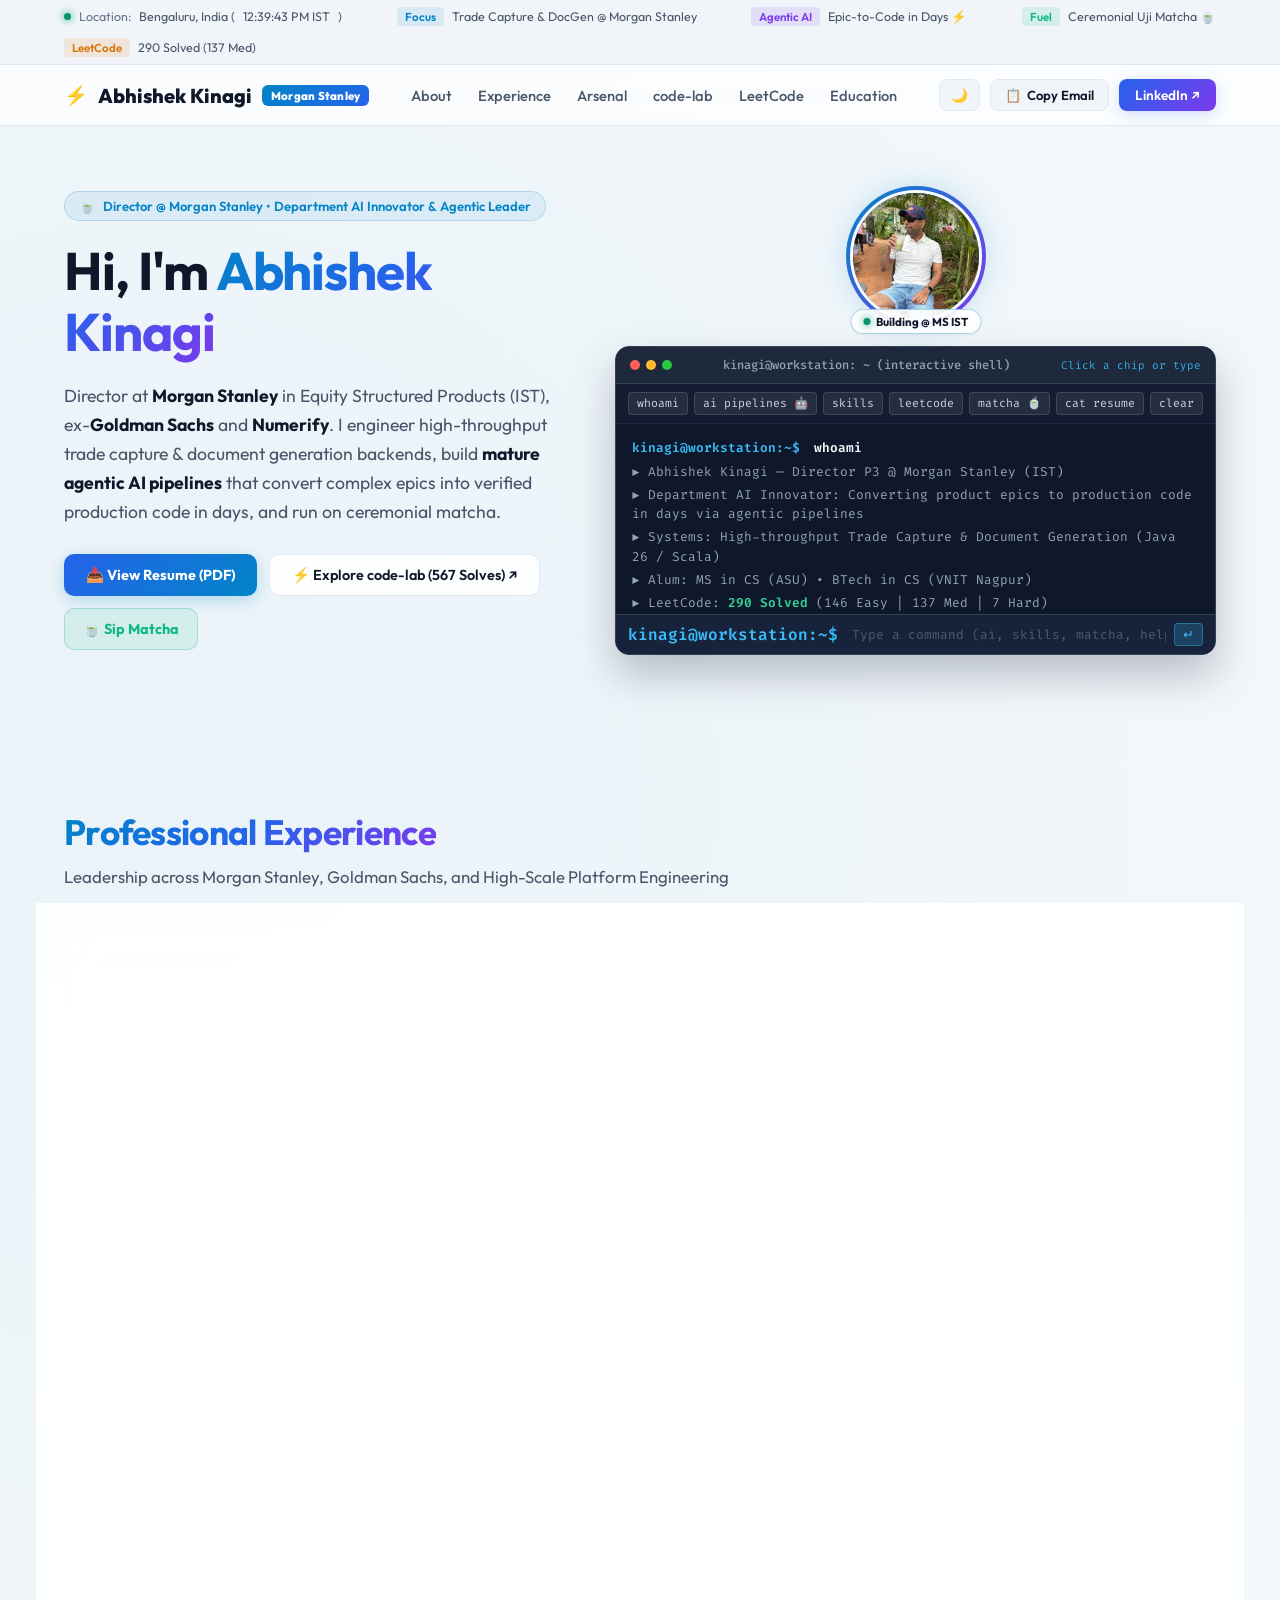
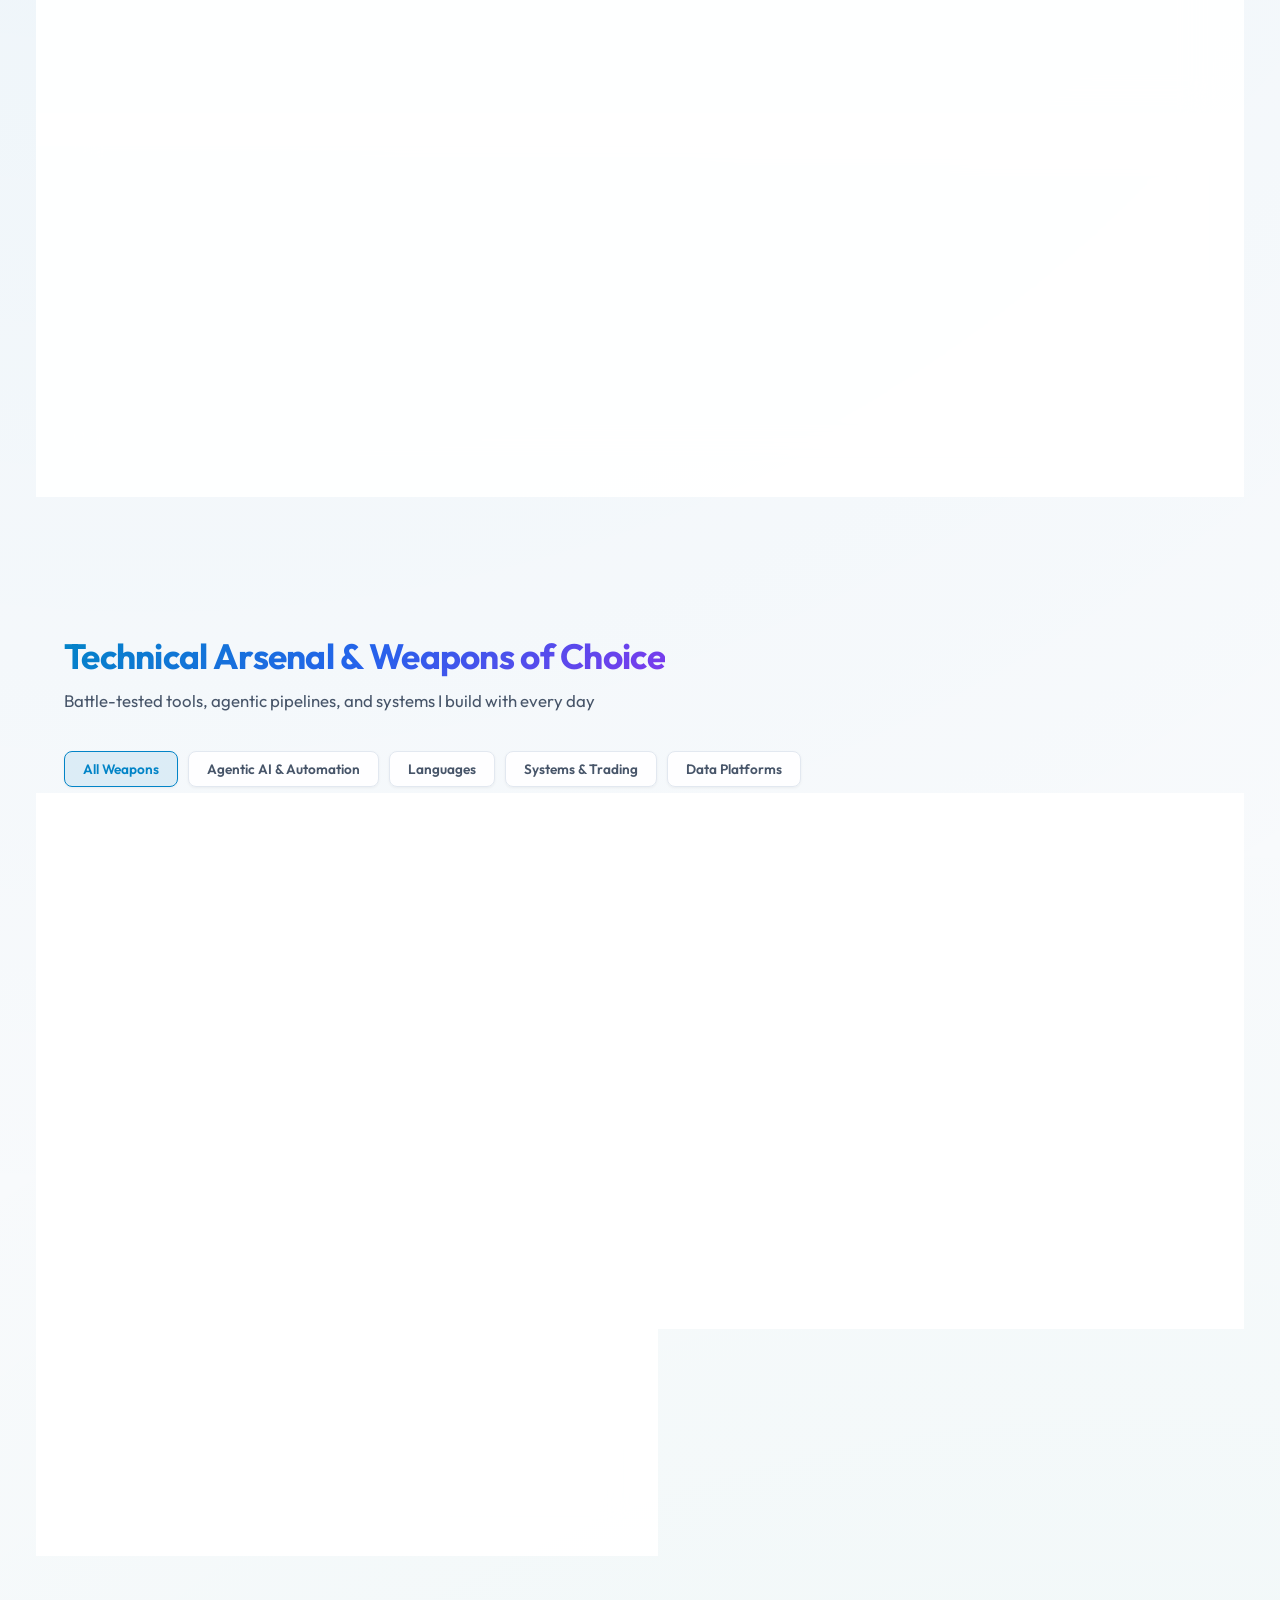
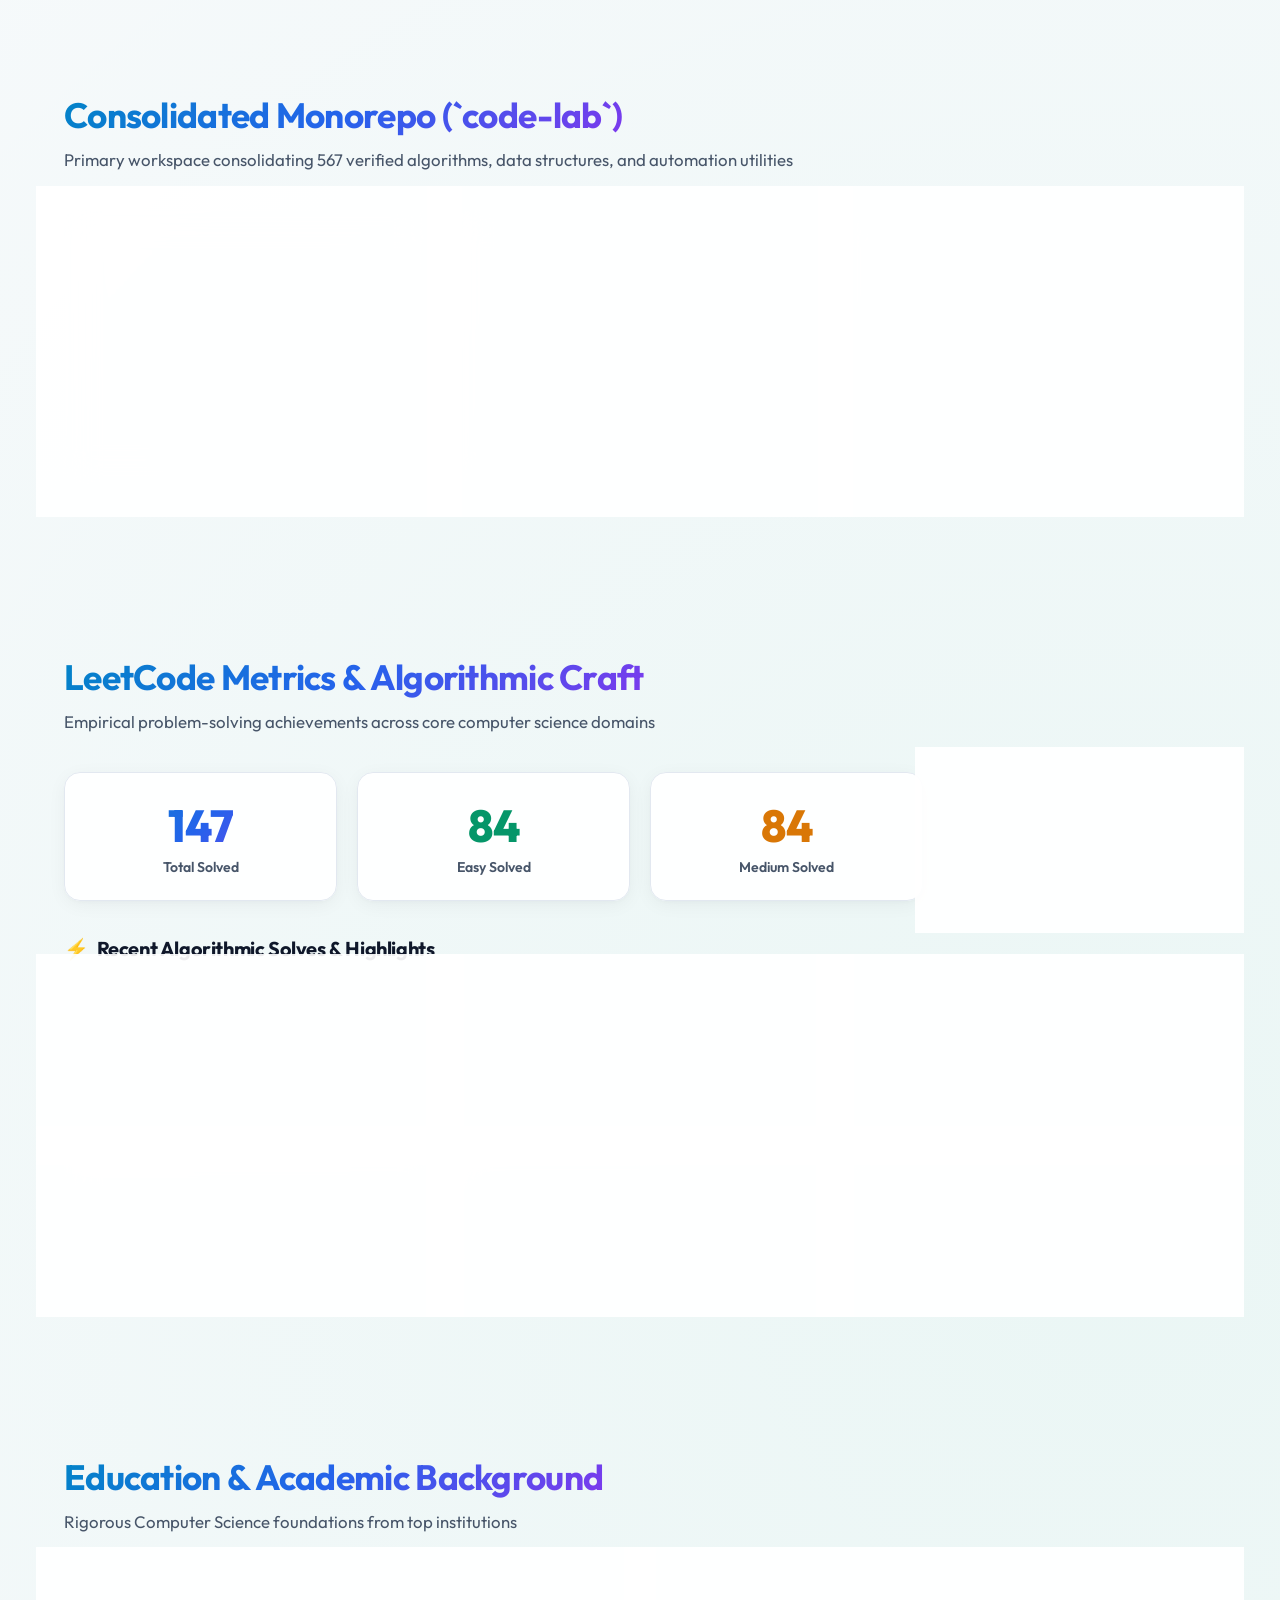
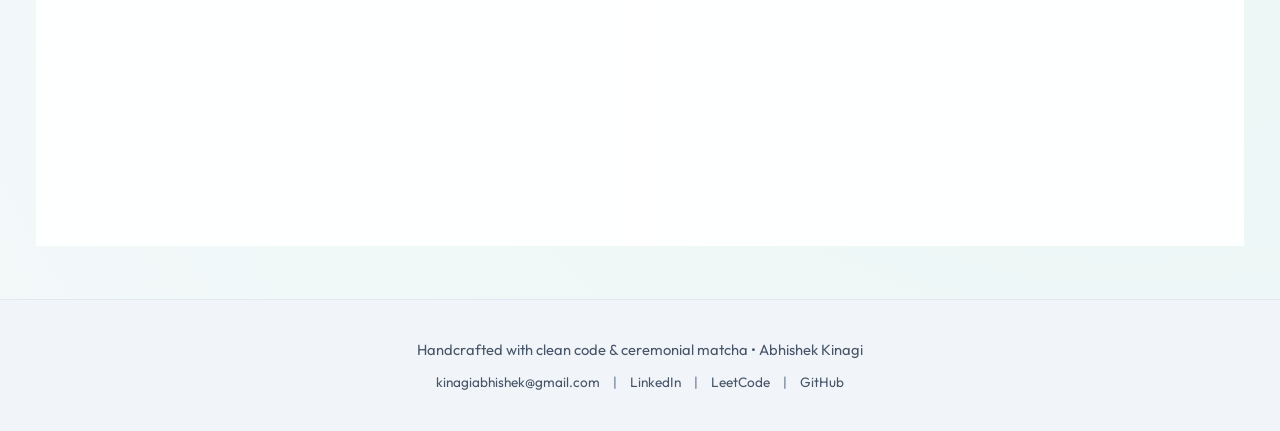
==== commit 62c8afc7: "feat: switch to light quartz theme, add theme toggle, update executive resume and spotlight agentic " ====
--- a/index.html
+++ b/index.html
@@ -1,12 +1,12 @@
 <!DOCTYPE html>
-<html lang="en">
+<html lang="en" data-theme="light">
 <head>
   <meta charset="UTF-8">
   <meta name="viewport" content="width=device-width, initial-scale=1.0">
-  <title>Abhishek Kinagi | Director @ Morgan Stanley</title>
-  <meta name="description" content="Portfolio of Abhishek Kinagi - Director at Morgan Stanley (Equity Structured Products), Ex-Goldman Sachs, MS in CS from Arizona State University.">
+  <title>Abhishek Kinagi | Director @ Morgan Stanley | Systems & AI Innovator</title>
+  <meta name="description" content="Portfolio of Abhishek Kinagi - Director at Morgan Stanley (Equity Structured Products), Department AI Innovator, Agentic Systems Leader, Ex-Goldman Sachs.">
   <meta property="og:title" content="Abhishek Kinagi | Director @ Morgan Stanley">
-  <meta property="og:description" content="Director at Morgan Stanley (IST) | Ex-Goldman Sachs | MS in CS (ASU) | BTech in CS (VNIT) | Systems, Algorithms & Matcha.">
+  <meta property="og:description" content="Director at Morgan Stanley (IST) | Department AI Innovator | Agentic Pipelines | Ex-Goldman Sachs | MS in CS (ASU) | Java, Scala & Matcha.">
   <meta property="og:image" content="profile.png">
   <meta property="og:type" content="website">
   
@@ -24,6 +24,9 @@
       </div>
       <div class="ticker-item">
         <span class="ticker-badge">Focus</span> Trade Capture & DocGen @ Morgan Stanley
+      </div>
+      <div class="ticker-item">
+        <span class="ticker-badge ai-badge">Agentic AI</span> Epic-to-Code in Days ⚡
       </div>
       <div class="ticker-item">
         <span class="ticker-badge matcha-badge">Fuel</span> Ceremonial Uji Matcha 🍵
@@ -43,12 +46,15 @@
       <ul class="nav-links">
         <li><a href="#about">About</a></li>
         <li><a href="#experience">Experience</a></li>
-        <li><a href="#skills">Weapons</a></li>
+        <li><a href="#skills">Arsenal</a></li>
         <li><a href="#monorepo">code-lab</a></li>
         <li><a href="#leetcode">LeetCode</a></li>
         <li><a href="#education">Education</a></li>
       </ul>
       <div class="nav-actions">
+        <button id="theme-toggle-btn" class="nav-btn-theme" title="Toggle theme (Light / Dark)">
+          <span id="theme-icon">🌙</span>
+        </button>
         <button id="copy-email-btn" class="nav-btn-copy" title="Copy email address">
           📋 <span id="copy-text">Copy Email</span>
         </button>
@@ -62,14 +68,14 @@
     <div class="container hero-grid">
       <div class="hero-content">
         <div class="hero-tag">
-          <span>🍵</span> Systems Builder • Director @ Morgan Stanley
+          <span>🍵</span> Director @ Morgan Stanley • Department AI Innovator & Agentic Leader
         </div>
         <h1 class="hero-title">
           Hi, I'm <span class="gradient-text">Abhishek Kinagi</span>
         </h1>
         <p class="hero-desc">
           Director at <strong>Morgan Stanley</strong> in Equity Structured Products (IST), ex-<strong>Goldman Sachs</strong> and <strong>Numerify</strong>.
-          I engineer high-throughput trade capture & document generation backends, build algorithmic monorepos, and run on pure ceremonial matcha.
+          I engineer high-throughput trade capture & document generation backends, build <strong>mature agentic AI pipelines</strong> that convert complex epics into verified production code in days, and run on ceremonial matcha.
         </p>
         <div class="hero-buttons">
           <a href="Abhishek_Kinagi_Resume.pdf" target="_blank" class="btn-primary">
@@ -107,6 +113,7 @@
           
           <div class="terminal-chips">
             <button class="t-chip" data-cmd="whoami">whoami</button>
+            <button class="t-chip" data-cmd="ai">ai pipelines 🤖</button>
             <button class="t-chip" data-cmd="skills">skills</button>
             <button class="t-chip" data-cmd="leetcode">leetcode</button>
             <button class="t-chip" data-cmd="matcha">matcha 🍵</button>
@@ -117,15 +124,16 @@
           <div class="terminal-body" id="terminal-screen">
             <div class="t-line"><span class="t-prompt">kinagi@workstation:~$</span> <span class="t-cmd">whoami</span></div>
             <div class="t-out">► Abhishek Kinagi — Director P3 @ Morgan Stanley (IST)</div>
-            <div class="t-out">► Systems: High-throughput Trade Capture & DocGen (Java/Scala)</div>
+            <div class="t-out">► Department AI Innovator: Converting product epics to production code in days via agentic pipelines</div>
+            <div class="t-out">► Systems: High-throughput Trade Capture & Document Generation (Java 26 / Scala)</div>
             <div class="t-out">► Alum: MS in CS (ASU) • BTech in CS (VNIT Nagpur)</div>
             <div class="t-out">► LeetCode: <span class="t-highlight">290 Solved</span> (146 Easy | 137 Med | 7 Hard)</div>
-            <div class="t-out">► Vibe: <span class="t-highlight">Ceremonial matcha, clean git trees & low latency 🍵</span></div>
+            <div class="t-out">► Vibe: <span class="t-matcha">Ceremonial matcha, clean git trees & low latency 🍵</span></div>
           </div>
 
           <div class="terminal-input-bar">
             <span class="t-prompt">kinagi@workstation:~$</span>
-            <input type="text" id="terminal-input" placeholder="Type a command (help, matcha, skills)..." autocomplete="off" spellcheck="false" />
+            <input type="text" id="terminal-input" placeholder="Type a command (ai, skills, matcha, help)..." autocomplete="off" spellcheck="false" />
             <button id="terminal-run-btn" title="Execute command">↵</button>
           </div>
         </div>
@@ -139,7 +147,7 @@
       <h2 class="section-title">
         <span class="gradient-text">Professional Experience</span>
       </h2>
-      <p class="section-subtitle">Track record across Morgan Stanley, Goldman Sachs, and High-Scale Platform Engineering</p>
+      <p class="section-subtitle">Leadership across Morgan Stanley, Goldman Sachs, and High-Scale Platform Engineering</p>
 
       <div class="timeline">
         <!-- Morgan Stanley -->
@@ -152,11 +160,11 @@
             </div>
           </div>
           <ul class="experience-list">
-            <li>Engineering high-throughput in-house <strong>trade capture & document generation platforms</strong> in Java and Scala for front-office sales and trading desks.</li>
-            <li>Leading strategic migration of legacy repositories onto centralized build platforms, improving CI/CD reliability and dependency management.</li>
-            <li>Driving automation-first engineering to accelerate software delivery and eliminate operational toil.</li>
-            <li>Collaborating with front-office business stakeholders, sales, and traders to streamline pre-trade and post-trade documentation pipelines.</li>
-            <li>Mentoring engineers through hands-on technical guidance, system design reviews, and architectural debugging.</li>
+            <li><strong>High-Throughput Financial Platforms:</strong> Architecting and enhancing in-house trade capture and automated document generation engines in Java and Scala for front-office sales and trading desks handling structured derivatives.</li>
+            <li><strong>Department AI Innovator & Agentic Pipelines:</strong> Pioneered mature agentic AI workflows across the department, architecting multi-agent pipelines that convert complex product epics into fully verified, production-ready code in days rather than sprints.</li>
+            <li><strong>Multi-Dependency Test Automation:</strong> Engineered comprehensive end-to-end automated test suites for deeply coupled, multi-dependency microservices, eliminating manual testing toil and catching regression issues pre-merge.</li>
+            <li><strong>Leadership & Skills Development:</strong> Championed department-wide adoption of cutting-edge AI agent tools (<strong>Claude Code, Amp, GitHub Copilot</strong>), mentoring engineers on prompt engineering, agentic autonomy, and AI-first engineering standards.</li>
+            <li><strong>CI/CD & Monorepo Modernization:</strong> Led strategic migrations of legacy repositories onto centralized build systems, streamlining dependency trees and maximizing build integrity.</li>
           </ul>
         </div>
 
@@ -170,10 +178,10 @@
             </div>
           </div>
           <ul class="experience-list">
-            <li>Engineered Books & Records and Asset Servicing engines using <strong>Java, Sybase SQL, and Bash</strong>.</li>
-            <li>Automated software support frameworks, reducing manual support intervention by <strong>25%</strong>.</li>
-            <li>Optimized database scanning tools for reporting, improving overall operational turnaround time by <strong>40%</strong>.</li>
-            <li>Managed trade booking under test environments for Quicken data integrity verification.</li>
+            <li>Engineered core Books & Records and Asset Servicing platforms utilizing <strong>Java, Sybase SQL, and Bash scripting</strong>.</li>
+            <li>Automated software support and incident response frameworks, reducing manual support overhead by <strong>25%</strong>.</li>
+            <li>Optimized database scanning queries and reporting pipelines, cutting overall operational turnaround time by <strong>40%</strong>.</li>
+            <li>Managed rigorous trade booking validation under test environments for Quicken data integrity verification.</li>
           </ul>
         </div>
 
@@ -187,10 +195,10 @@
             </div>
           </div>
           <ul class="experience-list">
-            <li>Contributed to the <strong>Metadata Driven Application Console (MDAC)</strong> BI Application Modeler for customer data warehousing on AWS Redshift.</li>
-            <li>Automated ETL Batch Data Pipelines with restart-ability features across processing phases.</li>
-            <li>Provisioned Spark ML model training and execution platform for client metric prediction.</li>
-            <li>Implemented automated AWS RDS server startup/shutdown hooks, yielding major cloud cost reductions.</li>
+            <li>Contributed to the <strong>Metadata Driven Application Console (MDAC)</strong> BI Modeler for customer data warehousing on AWS Redshift, implementing Z-Standard columnar compression.</li>
+            <li>Engineered automated restartable ETL batch pipelines, eliminating manual intervention across multi-phase execution.</li>
+            <li>Built platform infrastructure for custom Spark ML models to predict operational metrics on enterprise client datasets.</li>
+            <li>Automated AWS RDS server startup/shutdown hooks during ETL runs, delivering substantial cloud infrastructure cost savings.</li>
           </ul>
         </div>
       </div>
@@ -201,19 +209,46 @@
   <section id="skills">
     <div class="container">
       <h2 class="section-title">
-        <span class="gradient-text">Weapons of Choice</span>
+        <span class="gradient-text">Technical Arsenal & Weapons of Choice</span>
       </h2>
-      <p class="section-subtitle">Battle-tested tools and systems I build with every day</p>
+      <p class="section-subtitle">Battle-tested tools, agentic pipelines, and systems I build with every day</p>
 
       <div class="skills-filter-bar">
         <button class="skill-tab active" data-filter="all">All Weapons</button>
+        <button class="skill-tab" data-filter="ai">Agentic AI & Automation</button>
         <button class="skill-tab" data-filter="languages">Languages</button>
         <button class="skill-tab" data-filter="systems">Systems & Trading</button>
         <button class="skill-tab" data-filter="data">Data Platforms</button>
-        <button class="skill-tab" data-filter="tools">Testing & Automation</button>
       </div>
 
       <div class="skills-grid">
+        <div class="glass-card skill-card" data-category="ai">
+          <div class="skill-card-top">
+            <span class="skill-card-icon">⚡</span>
+            <span class="skill-card-tag">Agentic Core</span>
+          </div>
+          <h4>Mature Agentic Pipelines</h4>
+          <p>Architecting multi-agent execution pipelines that translate complex product epics into production-grade code, AST checks, and unit tests in days.</p>
+        </div>
+
+        <div class="glass-card skill-card" data-category="ai">
+          <div class="skill-card-top">
+            <span class="skill-card-icon">🤖</span>
+            <span class="skill-card-tag">AI Developer Suite</span>
+          </div>
+          <h4>Claude Code, Amp & Copilot</h4>
+          <p>Power user, innovator, and department mentor in agentic CLI tooling, context engineering, autonomous subagents, and AI-first engineering workflows.</p>
+        </div>
+
+        <div class="glass-card skill-card" data-category="ai">
+          <div class="skill-card-top">
+            <span class="skill-card-icon">🛡️</span>
+            <span class="skill-card-tag">Resilience</span>
+          </div>
+          <h4>Multi-Dependency Test Automation</h4>
+          <p>Full-pipeline automated test frameworks for complex microservice graphs, contract validation, and eliminating manual integration testing toil.</p>
+        </div>
+
         <div class="glass-card skill-card" data-category="languages">
           <div class="skill-card-top">
             <span class="skill-card-icon">☕</span>
@@ -275,24 +310,6 @@
           </div>
           <h4>AWS Redshift & Spark</h4>
           <p>Large-scale ETL data pipelines, Z-Standard column encoding, and Spark ML distributed training metrics.</p>
-        </div>
-
-        <div class="glass-card skill-card" data-category="tools">
-          <div class="skill-card-top">
-            <span class="skill-card-icon">🎭</span>
-            <span class="skill-card-tag">Browser Auto</span>
-          </div>
-          <h4>Playwright & Selenium</h4>
-          <p>Automated web workflow pipelines, headless browser execution, and end-to-end resilience frameworks.</p>
-        </div>
-
-        <div class="glass-card skill-card" data-category="tools">
-          <div class="skill-card-top">
-            <span class="skill-card-icon">🌿</span>
-            <span class="skill-card-tag">DevOps</span>
-          </div>
-          <h4>Git Monorepos & CI/CD</h4>
-          <p>Centralized build migrations, strict branch policies, zero-dirty trees, and high-velocity continuous integration.</p>
         </div>
       </div>
     </div>
--- a/style.css
+++ b/style.css
@@ -1,36 +1,71 @@
 /* ==========================================================================
    Abhishek Kinagi - Professional Portfolio Design System
-   Theme: Obsidian Dark Glassmorphism with Electric Blue/Cyan Glow
+   Modern Light Architecture with Quartz Glassmorphism & Dark Mode Toggle
    ========================================================================== */
 
 @import url('https://fonts.googleapis.com/css2?family=Fira+Code:wght@400;500;600&family=Outfit:wght@300;400;500;600;700;800&display=swap');
 
+/* Default Theme: Premium Light Quartz */
 :root {
+  --bg-primary: #f8fafc;
+  --bg-secondary: #f1f5f9;
+  --bg-card: rgba(255, 255, 255, 0.92);
+  --bg-card-hover: #ffffff;
+  --bg-glass: rgba(255, 255, 255, 0.7);
+  --border-glass: #e2e8f0;
+  --border-card: #e2e8f0;
+  --border-glow: rgba(2, 132, 199, 0.35);
+  
+  --accent-cyan: #0284c7;
+  --accent-blue: #2563eb;
+  --accent-purple: #7c3aed;
+  --accent-green: #059669;
+  --accent-matcha: #10b981;
+  --accent-amber: #d97706;
+  --accent-red: #e11d48;
+  
+  --text-primary: #0f172a;
+  --text-secondary: #475569;
+  --text-muted: #64748b;
+  
+  --font-sans: 'Outfit', -apple-system, BlinkMacSystemFont, sans-serif;
+  --font-mono: 'Fira Code', monospace;
+  
+  --shadow-sm: 0 1px 3px rgba(0, 0, 0, 0.05);
+  --shadow-card: 0 4px 20px -2px rgba(15, 23, 42, 0.06), 0 2px 6px -1px rgba(15, 23, 42, 0.03);
+  --shadow-hover: 0 12px 30px -4px rgba(2, 132, 199, 0.14), 0 4px 10px -2px rgba(15, 23, 42, 0.04);
+  --shadow-glow: 0 0 25px rgba(2, 132, 199, 0.15);
+  
+  --transition-fast: all 0.2s cubic-bezier(0.4, 0, 0.2, 1);
+  --transition-normal: all 0.3s cubic-bezier(0.4, 0, 0.2, 1);
+}
+
+/* Dark Mode Overrides */
+[data-theme="dark"] {
   --bg-primary: #0a0c10;
   --bg-secondary: #12161f;
-  --bg-card: rgba(22, 27, 38, 0.7);
+  --bg-card: rgba(22, 27, 38, 0.75);
+  --bg-card-hover: #161b26;
   --bg-glass: rgba(255, 255, 255, 0.03);
   --border-glass: rgba(255, 255, 255, 0.08);
-  --border-glow: rgba(97, 175, 239, 0.3);
+  --border-card: rgba(255, 255, 255, 0.08);
+  --border-glow: rgba(97, 175, 239, 0.35);
   
   --accent-cyan: #00f2fe;
   --accent-blue: #4facfe;
   --accent-purple: #7000ff;
   --accent-green: #00e676;
+  --accent-matcha: #2ecc71;
   --accent-amber: #ffb300;
   --accent-red: #ff375f;
-  --accent-matcha: #2ecc71;
   
   --text-primary: #f0f6fc;
   --text-secondary: #8b949e;
   --text-muted: #6e7681;
   
-  --font-sans: 'Outfit', -apple-system, BlinkMacSystemFont, sans-serif;
-  --font-mono: 'Fira Code', monospace;
-  
-  --shadow-glow: 0 0 30px rgba(79, 172, 254, 0.15);
-  --transition-fast: all 0.2s cubic-bezier(0.4, 0, 0.2, 1);
-  --transition-normal: all 0.3s cubic-bezier(0.4, 0, 0.2, 1);
+  --shadow-card: 0 4px 20px rgba(0, 0, 0, 0.4);
+  --shadow-hover: 0 0 30px rgba(79, 172, 254, 0.2);
+  --shadow-glow: 0 0 30px rgba(79, 172, 254, 0.2);
 }
 
 * {
@@ -44,14 +79,23 @@
   font-family: var(--font-sans);
   background-color: var(--bg-primary);
   color: var(--text-primary);
+  transition: background-color 0.3s ease, color 0.3s ease;
 }
 
 body {
   overflow-x: hidden;
+  background-color: var(--bg-primary);
+  background-image: 
+    radial-gradient(circle at 12% 15%, rgba(2, 132, 199, 0.06) 0%, transparent 45%),
+    radial-gradient(circle at 88% 85%, rgba(16, 185, 129, 0.06) 0%, transparent 45%);
+  min-height: 100vh;
+  transition: background-color 0.3s ease, color 0.3s ease;
+}
+
+[data-theme="dark"] body {
   background-image: 
     radial-gradient(circle at 15% 15%, rgba(79, 172, 254, 0.08) 0%, transparent 40%),
     radial-gradient(circle at 85% 75%, rgba(112, 0, 255, 0.06) 0%, transparent 40%);
-  min-height: 100vh;
 }
 
 /* Scrollbar */
@@ -62,7 +106,7 @@
   background: var(--bg-primary);
 }
 ::-webkit-scrollbar-thumb {
-  background: var(--bg-secondary);
+  background: var(--border-glass);
   border-radius: 4px;
 }
 ::-webkit-scrollbar-thumb:hover {
@@ -80,25 +124,28 @@
   padding: 85px 0;
 }
 
-/* Glassmorphism Card */
+/* Cards & Glassmorphism */
 .glass-card {
   background: var(--bg-card);
   backdrop-filter: blur(16px);
   -webkit-backdrop-filter: blur(16px);
-  border: 1px solid var(--border-glass);
+  border: 1px solid var(--border-card);
   border-radius: 16px;
+  box-shadow: var(--shadow-card);
   transition: var(--transition-normal);
 }
 .glass-card:hover {
   border-color: var(--border-glow);
-  box-shadow: var(--shadow-glow);
+  box-shadow: var(--shadow-hover);
   transform: translateY(-3px);
+  background: var(--bg-card-hover);
 }
 
 /* Typography */
 h1, h2, h3, h4 {
   font-weight: 700;
   letter-spacing: -0.02em;
+  color: var(--text-primary);
 }
 
 .gradient-text {
@@ -123,7 +170,7 @@
 
 /* Top Live Status Ticker Bar */
 .status-ticker-bar {
-  background: rgba(18, 22, 31, 0.95);
+  background: var(--bg-secondary);
   border-bottom: 1px solid var(--border-glass);
   padding: 7px 0;
   font-size: 0.78rem;
@@ -168,20 +215,24 @@
 }
 
 .ticker-badge {
-  background: rgba(79, 172, 254, 0.12);
+  background: rgba(2, 132, 199, 0.1);
   color: var(--accent-cyan);
   padding: 2px 8px;
   border-radius: 4px;
   font-weight: 600;
   font-size: 0.72rem;
 }
+.ticker-badge.ai-badge {
+  background: rgba(124, 58, 237, 0.12);
+  color: var(--accent-purple);
+}
 .ticker-badge.matcha-badge {
-  background: rgba(46, 204, 113, 0.15);
-  color: #2ecc71;
+  background: rgba(16, 185, 129, 0.12);
+  color: var(--accent-matcha);
 }
 .ticker-badge.algo-badge {
-  background: rgba(255, 179, 0, 0.15);
-  color: #ffb300;
+  background: rgba(217, 119, 6, 0.12);
+  color: var(--accent-amber);
 }
 
 /* Header & Nav */
@@ -191,11 +242,12 @@
   left: 0;
   right: 0;
   z-index: 1000;
-  background: rgba(10, 12, 16, 0.88);
+  background: var(--bg-glass);
   backdrop-filter: blur(14px);
   -webkit-backdrop-filter: blur(14px);
   border-bottom: 1px solid var(--border-glass);
   padding: 14px 0;
+  transition: background-color 0.3s ease;
 }
 
 .nav-container {
@@ -221,7 +273,7 @@
 
 .logo-badge {
   background: linear-gradient(135deg, var(--accent-cyan), var(--accent-blue));
-  color: #000;
+  color: #fff;
   padding: 3px 9px;
   border-radius: 6px;
   font-size: 0.72rem;
@@ -231,7 +283,7 @@
 
 .nav-links {
   display: flex;
-  gap: 28px;
+  gap: 26px;
   list-style: none;
 }
 
@@ -250,11 +302,29 @@
 .nav-actions {
   display: flex;
   align-items: center;
-  gap: 12px;
+  gap: 10px;
+}
+
+.nav-btn-theme {
+  background: var(--bg-secondary);
+  border: 1px solid var(--border-glass);
+  color: var(--text-primary);
+  padding: 7px 11px;
+  border-radius: 8px;
+  font-size: 0.85rem;
+  cursor: pointer;
+  transition: var(--transition-fast);
+  display: inline-flex;
+  align-items: center;
+  gap: 4px;
+}
+.nav-btn-theme:hover {
+  border-color: var(--accent-cyan);
+  color: var(--accent-cyan);
 }
 
 .nav-btn-copy {
-  background: rgba(255, 255, 255, 0.05);
+  background: var(--bg-secondary);
   border: 1px solid var(--border-glass);
   color: var(--text-primary);
   padding: 7px 14px;
@@ -269,21 +339,21 @@
   font-family: inherit;
 }
 .nav-btn-copy:hover {
-  background: rgba(79, 172, 254, 0.15);
-  border-color: var(--accent-blue);
+  background: rgba(2, 132, 199, 0.1);
+  border-color: var(--accent-cyan);
   color: var(--accent-cyan);
 }
 
 .nav-cta {
   background: linear-gradient(135deg, var(--accent-blue), var(--accent-purple));
   color: #fff;
-  padding: 7px 18px;
+  padding: 7px 16px;
   border-radius: 8px;
   text-decoration: none;
   font-weight: 600;
   font-size: 0.85rem;
   transition: var(--transition-fast);
-  box-shadow: 0 4px 15px rgba(79, 172, 254, 0.2);
+  box-shadow: 0 4px 15px rgba(37, 99, 235, 0.2);
 }
 .nav-cta:hover {
   opacity: 0.92;
@@ -309,8 +379,8 @@
   gap: 8px;
   padding: 6px 14px;
   border-radius: 20px;
-  background: rgba(79, 172, 254, 0.1);
-  border: 1px solid rgba(79, 172, 254, 0.25);
+  background: rgba(2, 132, 199, 0.08);
+  border: 1px solid rgba(2, 132, 199, 0.2);
   color: var(--accent-cyan);
   font-size: 0.82rem;
   font-weight: 600;
@@ -340,8 +410,8 @@
 }
 
 .btn-primary {
-  background: linear-gradient(135deg, var(--accent-cyan), var(--accent-blue));
-  color: #000;
+  background: linear-gradient(135deg, var(--accent-blue), var(--accent-cyan));
+  color: #fff;
   padding: 11px 22px;
   border-radius: 10px;
   font-weight: 700;
@@ -351,14 +421,15 @@
   display: inline-flex;
   align-items: center;
   gap: 8px;
+  box-shadow: 0 4px 15px rgba(2, 132, 199, 0.25);
 }
 .btn-primary:hover {
   transform: translateY(-2px);
-  box-shadow: 0 6px 20px rgba(0, 242, 254, 0.3);
+  box-shadow: 0 6px 20px rgba(2, 132, 199, 0.35);
 }
 
 .btn-secondary {
-  background: var(--bg-secondary);
+  background: var(--bg-card);
   border: 1px solid var(--border-glass);
   color: var(--text-primary);
   padding: 11px 22px;
@@ -373,13 +444,13 @@
 }
 .btn-secondary:hover {
   border-color: var(--accent-blue);
-  color: var(--accent-cyan);
+  color: var(--accent-blue);
 }
 
 .btn-fun {
-  background: rgba(46, 204, 113, 0.12);
-  border: 1px solid rgba(46, 204, 113, 0.3);
-  color: #2ecc71;
+  background: rgba(16, 185, 129, 0.1);
+  border: 1px solid rgba(16, 185, 129, 0.25);
+  color: var(--accent-matcha);
   padding: 11px 18px;
   border-radius: 10px;
   font-weight: 700;
@@ -392,9 +463,9 @@
   font-family: inherit;
 }
 .btn-fun:hover {
-  background: rgba(46, 204, 113, 0.25);
+  background: rgba(16, 185, 129, 0.2);
   transform: translateY(-2px);
-  box-shadow: 0 4px 15px rgba(46, 204, 113, 0.25);
+  box-shadow: 0 4px 15px rgba(16, 185, 129, 0.2);
 }
 
 /* Profile Photo & Avatar Component */
@@ -412,7 +483,7 @@
   border-radius: 50%;
   padding: 4px;
   background: linear-gradient(135deg, var(--accent-cyan), var(--accent-purple));
-  box-shadow: 0 0 30px rgba(0, 242, 254, 0.25);
+  box-shadow: 0 0 30px rgba(2, 132, 199, 0.2);
 }
 
 .profile-img {
@@ -428,7 +499,7 @@
   bottom: -8px;
   left: 50%;
   transform: translateX(-50%);
-  background: #161b22;
+  background: var(--bg-card);
   border: 1px solid var(--border-glow);
   padding: 4px 12px;
   border-radius: 20px;
@@ -439,6 +510,7 @@
   display: flex;
   align-items: center;
   gap: 6px;
+  box-shadow: var(--shadow-sm);
 }
 
 .status-dot {
@@ -449,23 +521,23 @@
   box-shadow: 0 0 8px var(--accent-green);
 }
 
-/* Interactive Terminal Window Component */
+/* Interactive Developer Terminal Window (High-Contrast Slate Shell) */
 .terminal-window {
-  background: #0d1117;
-  border: 1px solid rgba(255, 255, 255, 0.12);
-  border-radius: 12px;
+  background: #0f172a;
+  border: 1px solid #334155;
+  border-radius: 14px;
   overflow: hidden;
-  box-shadow: 0 20px 45px rgba(0, 0, 0, 0.55);
+  box-shadow: 0 20px 40px rgba(15, 23, 42, 0.25);
   font-family: var(--font-mono);
 }
 
 .terminal-header {
-  background: #161b22;
+  background: #1e293b;
   padding: 10px 14px;
   display: flex;
   align-items: center;
   justify-content: space-between;
-  border-bottom: 1px solid var(--border-glass);
+  border-bottom: 1px solid #334155;
 }
 
 .terminal-controls {
@@ -479,34 +551,34 @@
 .dot-green { background: #27c93f; }
 
 .terminal-title {
-  color: var(--text-muted);
+  color: #94a3b8;
   font-size: 0.75rem;
   font-weight: 500;
 }
 
 .terminal-hint {
-  color: var(--accent-cyan);
+  color: #38bdf8;
   font-size: 0.68rem;
-  opacity: 0.8;
+  opacity: 0.9;
 }
 
 /* Terminal Quick Chips */
 .terminal-chips {
-  background: #10141d;
+  background: #131c31;
   padding: 8px 12px;
   display: flex;
   gap: 6px;
   overflow-x: auto;
-  border-bottom: 1px solid rgba(255, 255, 255, 0.05);
+  border-bottom: 1px solid rgba(255, 255, 255, 0.06);
 }
 .terminal-chips::-webkit-scrollbar {
   height: 4px;
 }
 
 .t-chip {
-  background: rgba(255, 255, 255, 0.06);
-  border: 1px solid rgba(255, 255, 255, 0.1);
-  color: var(--text-secondary);
+  background: rgba(255, 255, 255, 0.08);
+  border: 1px solid rgba(255, 255, 255, 0.12);
+  color: #cbd5e1;
   font-family: var(--font-mono);
   font-size: 0.72rem;
   padding: 3px 8px;
@@ -516,17 +588,18 @@
   transition: var(--transition-fast);
 }
 .t-chip:hover {
-  background: rgba(79, 172, 254, 0.2);
-  border-color: var(--accent-cyan);
-  color: var(--accent-cyan);
+  background: rgba(56, 189, 248, 0.2);
+  border-color: #38bdf8;
+  color: #38bdf8;
 }
 
 .terminal-body {
   padding: 14px 16px;
   font-size: 0.8rem;
   line-height: 1.55;
-  height: 180px;
+  height: 190px;
   overflow-y: auto;
+  color: #f1f5f9;
 }
 .terminal-body::-webkit-scrollbar {
   width: 6px;
@@ -536,17 +609,18 @@
   margin-bottom: 4px;
 }
 
-.t-prompt { color: var(--accent-cyan); font-weight: 600; margin-right: 6px; }
-.t-cmd { color: var(--text-primary); font-weight: 600; }
-.t-out { color: var(--text-secondary); margin-bottom: 3px; }
-.t-highlight { color: var(--accent-green); }
-.t-matcha { color: #2ecc71; }
-.t-warn { color: var(--accent-amber); }
-.t-error { color: var(--accent-red); }
+.t-prompt { color: #38bdf8; font-weight: 600; margin-right: 6px; }
+.t-cmd { color: #f8fafc; font-weight: 600; }
+.t-out { color: #94a3b8; margin-bottom: 3px; }
+.t-highlight { color: #34d399; font-weight: 600; }
+.t-matcha { color: #4ade80; }
+.t-ai { color: #a78bfa; font-weight: 600; }
+.t-warn { color: #fbbf24; }
+.t-error { color: #f87171; }
 
 .terminal-input-bar {
-  background: #121722;
-  border-top: 1px solid var(--border-glass);
+  background: #17223b;
+  border-top: 1px solid #334155;
   padding: 8px 12px;
   display: flex;
   align-items: center;
@@ -557,20 +631,20 @@
   background: transparent;
   border: none;
   outline: none;
-  color: var(--text-primary);
+  color: #f8fafc;
   font-family: var(--font-mono);
   font-size: 0.8rem;
   flex-grow: 1;
 }
 #terminal-input::placeholder {
-  color: var(--text-muted);
-  opacity: 0.6;
+  color: #64748b;
+  opacity: 0.7;
 }
 
 #terminal-run-btn {
-  background: rgba(79, 172, 254, 0.2);
-  border: 1px solid rgba(79, 172, 254, 0.3);
-  color: var(--accent-cyan);
+  background: rgba(56, 189, 248, 0.2);
+  border: 1px solid rgba(56, 189, 248, 0.4);
+  color: #38bdf8;
   border-radius: 4px;
   padding: 2px 8px;
   font-size: 0.8rem;
@@ -579,8 +653,8 @@
   transition: var(--transition-fast);
 }
 #terminal-run-btn:hover {
-  background: var(--accent-cyan);
-  color: #000;
+  background: #38bdf8;
+  color: #0f172a;
 }
 
 /* Timeline Experience Section */
@@ -591,7 +665,7 @@
 }
 
 .timeline-item {
-  padding: 30px;
+  padding: 32px;
 }
 
 .timeline-header {
@@ -600,9 +674,9 @@
 
 .company-badge {
   display: inline-block;
-  background: rgba(30, 136, 229, 0.15);
-  color: #42a5f5;
-  border: 1px solid rgba(30, 136, 229, 0.3);
+  background: rgba(2, 132, 199, 0.1);
+  color: #0284c7;
+  border: 1px solid rgba(2, 132, 199, 0.25);
   padding: 4px 12px;
   border-radius: 6px;
   font-size: 0.82rem;
@@ -610,14 +684,14 @@
   margin-bottom: 8px;
 }
 .company-badge.gs-badge {
-  background: rgba(255, 179, 0, 0.15);
-  color: #ffb300;
-  border-color: rgba(255, 179, 0, 0.3);
+  background: rgba(217, 119, 6, 0.1);
+  color: #d97706;
+  border-color: rgba(217, 119, 6, 0.25);
 }
 .company-badge.num-badge {
-  background: rgba(112, 0, 255, 0.15);
-  color: #a855f7;
-  border-color: rgba(112, 0, 255, 0.3);
+  background: rgba(124, 58, 237, 0.1);
+  color: #7c3aed;
+  border-color: rgba(124, 58, 237, 0.25);
 }
 
 .timeline-item h3 {
@@ -633,12 +707,12 @@
 
 .experience-list {
   padding-left: 20px;
-  line-height: 1.65;
+  line-height: 1.68;
   color: var(--text-secondary);
   font-size: 0.94rem;
 }
 .experience-list li {
-  margin-bottom: 8px;
+  margin-bottom: 9px;
 }
 
 /* Weapons of Choice / Tech Stack Section */
@@ -650,7 +724,7 @@
 }
 
 .skill-tab {
-  background: rgba(255, 255, 255, 0.04);
+  background: var(--bg-card);
   border: 1px solid var(--border-glass);
   color: var(--text-secondary);
   padding: 8px 18px;
@@ -660,9 +734,10 @@
   cursor: pointer;
   transition: var(--transition-fast);
   font-family: inherit;
+  box-shadow: var(--shadow-sm);
 }
 .skill-tab:hover, .skill-tab.active {
-  background: rgba(79, 172, 254, 0.15);
+  background: rgba(2, 132, 199, 0.1);
   border-color: var(--accent-cyan);
   color: var(--accent-cyan);
 }
@@ -674,7 +749,7 @@
 }
 
 .skill-card {
-  padding: 22px;
+  padding: 24px;
   display: flex;
   flex-direction: column;
   gap: 10px;
@@ -694,9 +769,10 @@
   font-size: 0.72rem;
   padding: 2px 8px;
   border-radius: 4px;
-  background: rgba(255, 255, 255, 0.05);
+  background: var(--bg-secondary);
   color: var(--text-muted);
   font-family: var(--font-mono);
+  font-weight: 500;
 }
 
 .skill-card h4 {
@@ -705,7 +781,7 @@
 
 .skill-card p {
   color: var(--text-secondary);
-  font-size: 0.86rem;
+  font-size: 0.88rem;
   line-height: 1.5;
 }
 
@@ -754,7 +830,7 @@
 }
 
 .algo-card {
-  padding: 20px;
+  padding: 22px;
   display: flex;
   flex-direction: column;
   justify-content: space-between;
@@ -785,9 +861,9 @@
   font-weight: 700;
   white-space: nowrap;
 }
-.diff-badge.easy { background: rgba(0, 230, 118, 0.15); color: var(--accent-green); }
-.diff-badge.med { background: rgba(255, 179, 0, 0.15); color: var(--accent-amber); }
-.diff-badge.hard { background: rgba(255, 55, 95, 0.15); color: var(--accent-red); }
+.diff-badge.easy { background: rgba(5, 150, 105, 0.12); color: var(--accent-green); }
+.diff-badge.med { background: rgba(217, 119, 6, 0.12); color: var(--accent-amber); }
+.diff-badge.hard { background: rgba(225, 29, 72, 0.12); color: var(--accent-red); }
 
 .algo-tags {
   display: flex;
@@ -796,7 +872,7 @@
 }
 
 .algo-tag {
-  background: rgba(255, 255, 255, 0.05);
+  background: var(--bg-secondary);
   color: var(--text-secondary);
   font-size: 0.72rem;
   padding: 2px 6px;
@@ -810,7 +886,7 @@
   align-items: center;
   font-size: 0.8rem;
   color: var(--text-muted);
-  border-top: 1px solid rgba(255, 255, 255, 0.06);
+  border-top: 1px solid var(--border-glass);
   padding-top: 10px;
 }
 
@@ -844,7 +920,7 @@
   width: 44px;
   height: 44px;
   border-radius: 10px;
-  background: rgba(79, 172, 254, 0.1);
+  background: rgba(2, 132, 199, 0.1);
   display: flex;
   align-items: center;
   justify-content: center;
@@ -932,10 +1008,10 @@
 }
 
 .toast {
-  background: rgba(18, 22, 31, 0.96);
-  border: 1px solid var(--accent-cyan);
-  box-shadow: 0 10px 30px rgba(0, 0, 0, 0.5), 0 0 15px rgba(0, 242, 254, 0.2);
-  color: var(--text-primary);
+  background: #0f172a;
+  border: 1px solid #38bdf8;
+  box-shadow: 0 10px 30px rgba(15, 23, 42, 0.25);
+  color: #f8fafc;
   padding: 12px 20px;
   border-radius: 10px;
   font-size: 0.86rem;
@@ -952,8 +1028,7 @@
   opacity: 1;
 }
 .toast-matcha {
-  border-color: #2ecc71;
-  box-shadow: 0 10px 30px rgba(0, 0, 0, 0.5), 0 0 15px rgba(46, 204, 113, 0.25);
+  border-color: #34d399;
 }
 
 /* Footer */
@@ -963,6 +1038,7 @@
   text-align: center;
   color: var(--text-muted);
   font-size: 0.88rem;
+  background: var(--bg-secondary);
 }
 
 .footer-quote {
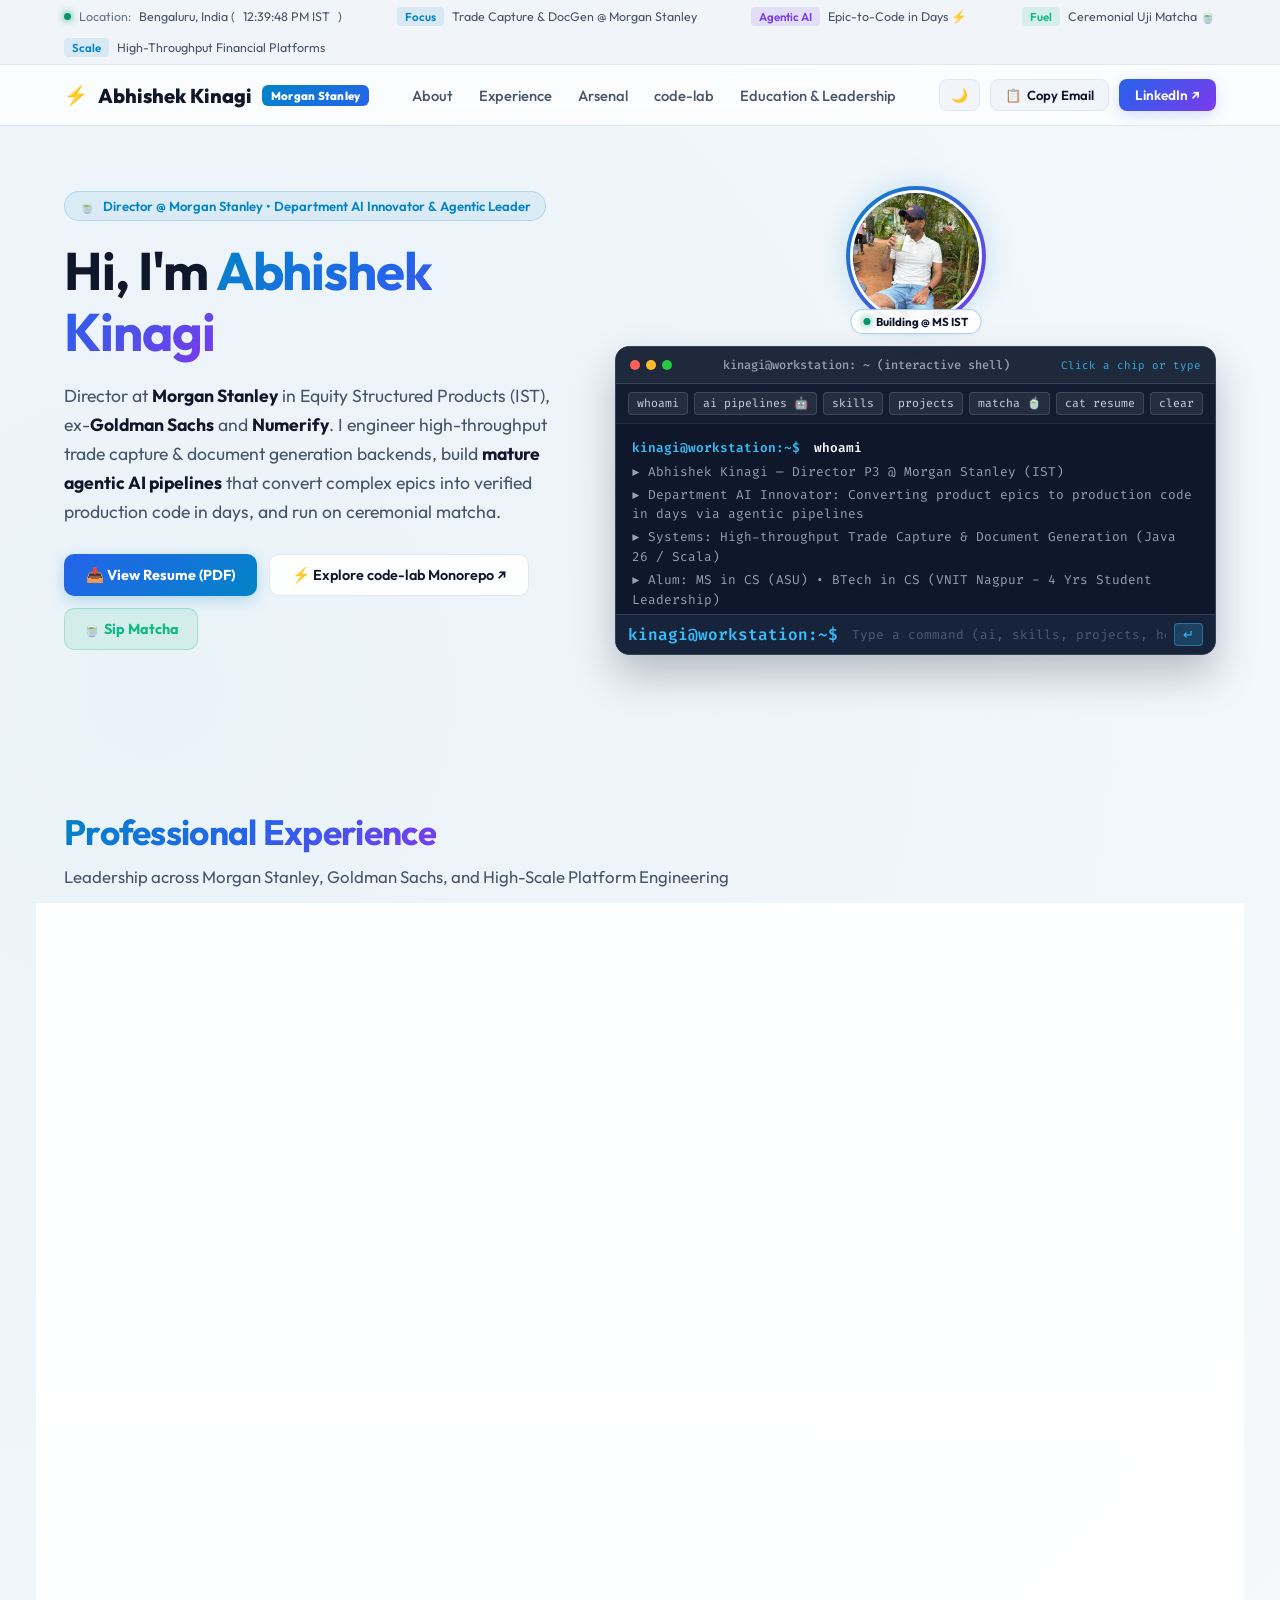
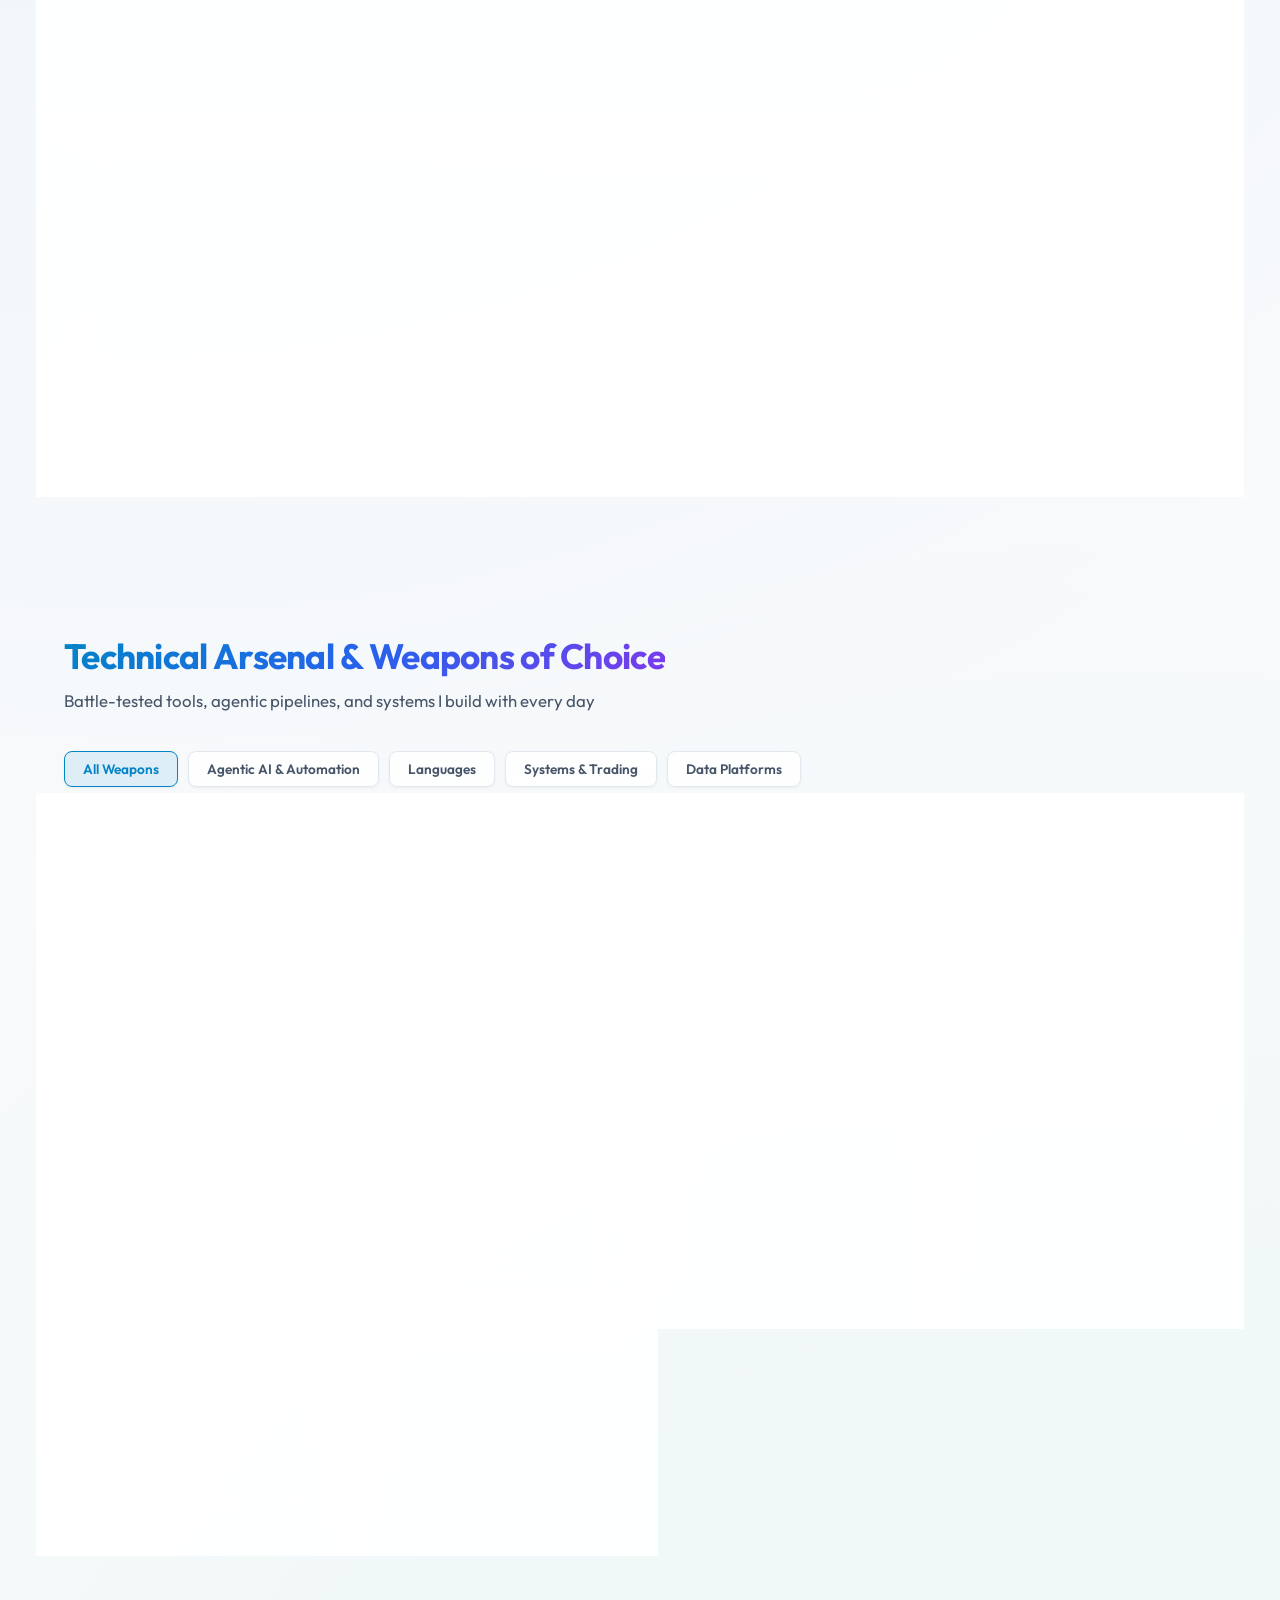
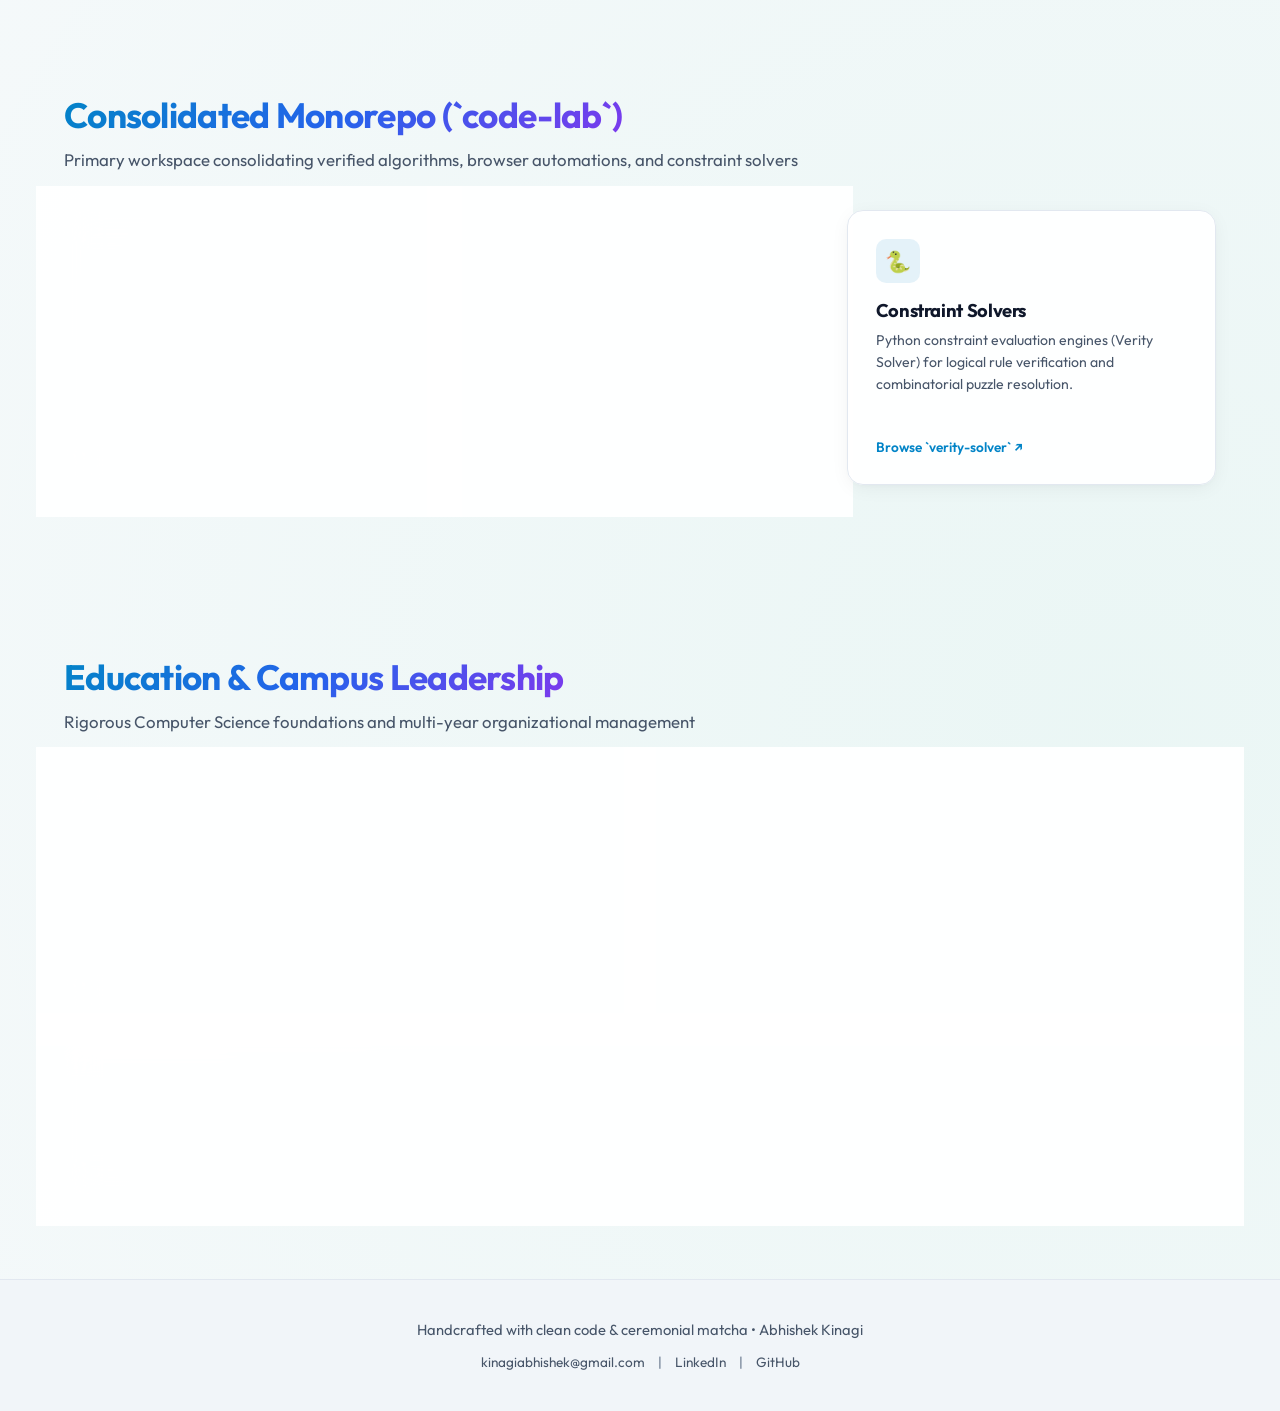
==== commit 8e02855c: "feat: de-emphasize leetcode metrics, highlight 4-year VNIT leadership, and update 1-page resume" ====
--- a/index.html
+++ b/index.html
@@ -32,7 +32,7 @@
         <span class="ticker-badge matcha-badge">Fuel</span> Ceremonial Uji Matcha 🍵
       </div>
       <div class="ticker-item">
-        <span class="ticker-badge algo-badge">LeetCode</span> 290 Solved (137 Med)
+        <span class="ticker-badge stack-badge">Scale</span> High-Throughput Financial Platforms
       </div>
     </div>
   </div>
@@ -48,8 +48,7 @@
         <li><a href="#experience">Experience</a></li>
         <li><a href="#skills">Arsenal</a></li>
         <li><a href="#monorepo">code-lab</a></li>
-        <li><a href="#leetcode">LeetCode</a></li>
-        <li><a href="#education">Education</a></li>
+        <li><a href="#education">Education & Leadership</a></li>
       </ul>
       <div class="nav-actions">
         <button id="theme-toggle-btn" class="nav-btn-theme" title="Toggle theme (Light / Dark)">
@@ -82,7 +81,7 @@
             📥 View Resume (PDF)
           </a>
           <a href="https://github.com/kinagiabhishek/code-lab" target="_blank" class="btn-secondary">
-            ⚡ Explore code-lab (567 Solves) ↗
+            ⚡ Explore code-lab Monorepo ↗
           </a>
           <button id="sip-matcha-btn" class="btn-fun" title="Take a sip of matcha">
             🍵 Sip Matcha
@@ -115,7 +114,7 @@
             <button class="t-chip" data-cmd="whoami">whoami</button>
             <button class="t-chip" data-cmd="ai">ai pipelines 🤖</button>
             <button class="t-chip" data-cmd="skills">skills</button>
-            <button class="t-chip" data-cmd="leetcode">leetcode</button>
+            <button class="t-chip" data-cmd="projects">projects</button>
             <button class="t-chip" data-cmd="matcha">matcha 🍵</button>
             <button class="t-chip" data-cmd="resume">cat resume</button>
             <button class="t-chip" data-cmd="clear">clear</button>
@@ -126,14 +125,13 @@
             <div class="t-out">► Abhishek Kinagi — Director P3 @ Morgan Stanley (IST)</div>
             <div class="t-out">► Department AI Innovator: Converting product epics to production code in days via agentic pipelines</div>
             <div class="t-out">► Systems: High-throughput Trade Capture & Document Generation (Java 26 / Scala)</div>
-            <div class="t-out">► Alum: MS in CS (ASU) • BTech in CS (VNIT Nagpur)</div>
-            <div class="t-out">► LeetCode: <span class="t-highlight">290 Solved</span> (146 Easy | 137 Med | 7 Hard)</div>
+            <div class="t-out">► Alum: MS in CS (ASU) • BTech in CS (VNIT Nagpur - 4 Yrs Student Leadership)</div>
             <div class="t-out">► Vibe: <span class="t-matcha">Ceremonial matcha, clean git trees & low latency 🍵</span></div>
           </div>
 
           <div class="terminal-input-bar">
             <span class="t-prompt">kinagi@workstation:~$</span>
-            <input type="text" id="terminal-input" placeholder="Type a command (ai, skills, matcha, help)..." autocomplete="off" spellcheck="false" />
+            <input type="text" id="terminal-input" placeholder="Type a command (ai, skills, projects, help)..." autocomplete="off" spellcheck="false" />
             <button id="terminal-run-btn" title="Execute command">↵</button>
           </div>
         </div>
@@ -321,14 +319,14 @@
       <h2 class="section-title">
         <span class="gradient-text">Consolidated Monorepo (`code-lab`)</span>
       </h2>
-      <p class="section-subtitle">Primary workspace consolidating 567 verified algorithms, data structures, and automation utilities</p>
+      <p class="section-subtitle">Primary workspace consolidating verified algorithms, browser automations, and constraint solvers</p>
 
       <div class="monorepo-grid">
         <div class="glass-card repo-subcard">
           <div class="repo-icon">🧮</div>
-          <h4>567 Verified Java Solutions</h4>
-          <p>100% verified Java implementations across 14 topic domains. Sourced with official LeetCode GraphQL method signatures and tested with OpenJDK 26.</p>
-          <a href="https://github.com/kinagiabhishek/code-lab/tree/master/ds-algo/leetcode-practice/java" target="_blank">Browse `leetcode-practice/java` ↗</a>
+          <h4>Data Structures & Algorithms</h4>
+          <p>Verified Java implementations across Trees, Graphs, Dynamic Programming, and Concurrency. Sourced with official signatures and regression tests.</p>
+          <a href="https://github.com/kinagiabhishek/code-lab/tree/master/ds-algo" target="_blank">Browse `ds-algo/` ↗</a>
         </div>
 
         <div class="glass-card repo-subcard">
@@ -348,172 +346,13 @@
     </div>
   </section>
 
-  <!-- LeetCode & Problem Solving Metrics -->
-  <section id="leetcode">
-    <div class="container">
-      <h2 class="section-title">
-        <span class="gradient-text">LeetCode Metrics & Algorithmic Craft</span>
-      </h2>
-      <p class="section-subtitle">Empirical problem-solving achievements across core computer science domains</p>
-
-      <div class="metrics-grid">
-        <div class="glass-card metric-card">
-          <div class="metric-num gradient-text" id="leetcode-total">290</div>
-          <div class="metric-label">Total Solved</div>
-        </div>
-
-        <div class="glass-card metric-card">
-          <div class="metric-num easy-color" id="leetcode-easy">146</div>
-          <div class="metric-label">Easy Solved</div>
-        </div>
-
-        <div class="glass-card metric-card">
-          <div class="metric-num med-color" id="leetcode-med">137</div>
-          <div class="metric-label">Medium Solved</div>
-        </div>
-
-        <div class="glass-card metric-card">
-          <div class="metric-num hard-color" id="leetcode-hard">7</div>
-          <div class="metric-label">Hard Solved</div>
-        </div>
-      </div>
-
-      <!-- Algorithmic Highlights Showcase -->
-      <h3 class="algo-showcase-title">
-        <span>⚡</span> Recent Algorithmic Solves & Highlights
-      </h3>
-
-      <div class="algo-grid">
-        <div class="glass-card algo-card">
-          <div>
-            <div class="algo-card-header">
-              <a href="https://leetcode.com/problems/design-add-and-search-words-data-structure/" target="_blank" class="algo-title">
-                Design Add and Search Words Data Structure
-              </a>
-              <span class="diff-badge med">Medium</span>
-            </div>
-            <div class="algo-tags" style="margin-top: 10px;">
-              <span class="algo-tag">Trie</span>
-              <span class="algo-tag">DFS / Wildcard</span>
-              <span class="algo-tag">LC #211</span>
-            </div>
-          </div>
-          <div class="algo-card-footer">
-            <span>Verified in code-lab</span>
-            <a href="https://github.com/kinagiabhishek/code-lab/blob/master/ds-algo/leetcode-practice/java/arrays_and_hashing/DesignAddAndSearchWordsDataStructure.java" target="_blank" class="algo-repo-link">View Java Source ↗</a>
-          </div>
-        </div>
-
-        <div class="glass-card algo-card">
-          <div>
-            <div class="algo-card-header">
-              <a href="https://leetcode.com/problems/array-partition/" target="_blank" class="algo-title">
-                Array Partition
-              </a>
-              <span class="diff-badge easy">Easy</span>
-            </div>
-            <div class="algo-tags" style="margin-top: 10px;">
-              <span class="algo-tag">Greedy</span>
-              <span class="algo-tag">Sorting</span>
-              <span class="algo-tag">LC #561</span>
-            </div>
-          </div>
-          <div class="algo-card-footer">
-            <span>Verified in code-lab</span>
-            <a href="https://github.com/kinagiabhishek/code-lab/blob/master/ds-algo/leetcode-practice/java/arrays_and_hashing/ArrayPartition.java" target="_blank" class="algo-repo-link">View Java Source ↗</a>
-          </div>
-        </div>
-
-        <div class="glass-card algo-card">
-          <div>
-            <div class="algo-card-header">
-              <a href="https://leetcode.com/problems/count-and-say/" target="_blank" class="algo-title">
-                Count and Say
-              </a>
-              <span class="diff-badge med">Medium</span>
-            </div>
-            <div class="algo-tags" style="margin-top: 10px;">
-              <span class="algo-tag">Run-Length Encoding</span>
-              <span class="algo-tag">String</span>
-              <span class="algo-tag">LC #38</span>
-            </div>
-          </div>
-          <div class="algo-card-footer">
-            <span>Verified in code-lab</span>
-            <a href="https://github.com/kinagiabhishek/code-lab/blob/master/ds-algo/leetcode-practice/java/arrays_and_hashing/CountAndSay.java" target="_blank" class="algo-repo-link">View Java Source ↗</a>
-          </div>
-        </div>
-
-        <div class="glass-card algo-card">
-          <div>
-            <div class="algo-card-header">
-              <a href="https://leetcode.com/problems/longest-consecutive-sequence/" target="_blank" class="algo-title">
-                Longest Consecutive Sequence
-              </a>
-              <span class="diff-badge med">Medium</span>
-            </div>
-            <div class="algo-tags" style="margin-top: 10px;">
-              <span class="algo-tag">Hash Set</span>
-              <span class="algo-tag">O(N) Optimal</span>
-              <span class="algo-tag">LC #128</span>
-            </div>
-          </div>
-          <div class="algo-card-footer">
-            <span>Verified in code-lab</span>
-            <a href="https://github.com/kinagiabhishek/code-lab/blob/master/ds-algo/leetcode-practice/java/arrays_and_hashing/LongestConsecutiveSequence.java" target="_blank" class="algo-repo-link">View Java Source ↗</a>
-          </div>
-        </div>
-
-        <div class="glass-card algo-card">
-          <div>
-            <div class="algo-card-header">
-              <a href="https://leetcode.com/problems/subsets/" target="_blank" class="algo-title">
-                Subsets
-              </a>
-              <span class="diff-badge med">Medium</span>
-            </div>
-            <div class="algo-tags" style="margin-top: 10px;">
-              <span class="algo-tag">Backtracking</span>
-              <span class="algo-tag">Cascading</span>
-              <span class="algo-tag">LC #78</span>
-            </div>
-          </div>
-          <div class="algo-card-footer">
-            <span>Verified in code-lab</span>
-            <a href="https://github.com/kinagiabhishek/code-lab/blob/master/ds-algo/leetcode-practice/java/backtracking/Subsets.java" target="_blank" class="algo-repo-link">View Java Source ↗</a>
-          </div>
-        </div>
-
-        <div class="glass-card algo-card">
-          <div>
-            <div class="algo-card-header">
-              <a href="https://leetcode.com/problems/course-schedule-ii/" target="_blank" class="algo-title">
-                Course Schedule II
-              </a>
-              <span class="diff-badge med">Medium</span>
-            </div>
-            <div class="algo-tags" style="margin-top: 10px;">
-              <span class="algo-tag">Graph / DAG</span>
-              <span class="algo-tag">Topological Sort</span>
-              <span class="algo-tag">LC #210</span>
-            </div>
-          </div>
-          <div class="algo-card-footer">
-            <span>Verified in code-lab</span>
-            <a href="https://github.com/kinagiabhishek/code-lab/blob/master/ds-algo/leetcode-practice/java/graphs/CourseScheduleII.java" target="_blank" class="algo-repo-link">View Java Source ↗</a>
-          </div>
-        </div>
-      </div>
-    </div>
-  </section>
-
-  <!-- Education Section -->
+  <!-- Education & Campus Leadership Section -->
   <section id="education">
     <div class="container">
       <h2 class="section-title">
-        <span class="gradient-text">Education & Academic Background</span>
+        <span class="gradient-text">Education & Campus Leadership</span>
       </h2>
-      <p class="section-subtitle">Rigorous Computer Science foundations from top institutions</p>
+      <p class="section-subtitle">Rigorous Computer Science foundations and multi-year organizational management</p>
 
       <div class="edu-grid">
         <div class="glass-card edu-card">
@@ -532,6 +371,15 @@
           <p class="edu-desc">Core Algorithms, Data Structures, Operating Systems, Computer Networks & Object-Oriented Design.</p>
         </div>
       </div>
+
+      <div class="glass-card" style="margin-top: 24px; padding: 26px;">
+        <h4 style="font-size: 1.15rem; margin-bottom: 8px; color: var(--accent-cyan); display: flex; align-items: center; gap: 8px;">
+          <span>🏛️</span> 4-Year Student Leadership & Operations Management @ VNIT Nagpur
+        </h4>
+        <p style="color: var(--text-secondary); line-height: 1.6; font-size: 0.92rem;">
+          Spearheaded institute-wide student operations, annual festival budgeting, inter-departmental logistics, and multi-tiered volunteer teams continuously across all 4 undergraduate years. Coordinated directly with university administration and faculty heads to successfully execute large-scale technical, cultural, and departmental initiatives.
+        </p>
+      </div>
     </div>
   </section>
 
@@ -545,7 +393,6 @@
       <p style="color: var(--text-muted); font-size: 0.85rem;">
         <a href="mailto:kinagiabhishek@gmail.com" style="color: var(--text-secondary); text-decoration: none; margin: 0 10px;">kinagiabhishek@gmail.com</a> |
         <a href="https://www.linkedin.com/in/kinagiabhishek/" target="_blank" style="color: var(--text-secondary); text-decoration: none; margin: 0 10px;">LinkedIn</a> |
-        <a href="https://leetcode.com/u/kinagiabhishek/" target="_blank" style="color: var(--text-secondary); text-decoration: none; margin: 0 10px;">LeetCode</a> |
         <a href="https://github.com/kinagiabhishek" target="_blank" style="color: var(--text-secondary); text-decoration: none; margin: 0 10px;">GitHub</a>
       </p>
     </div>
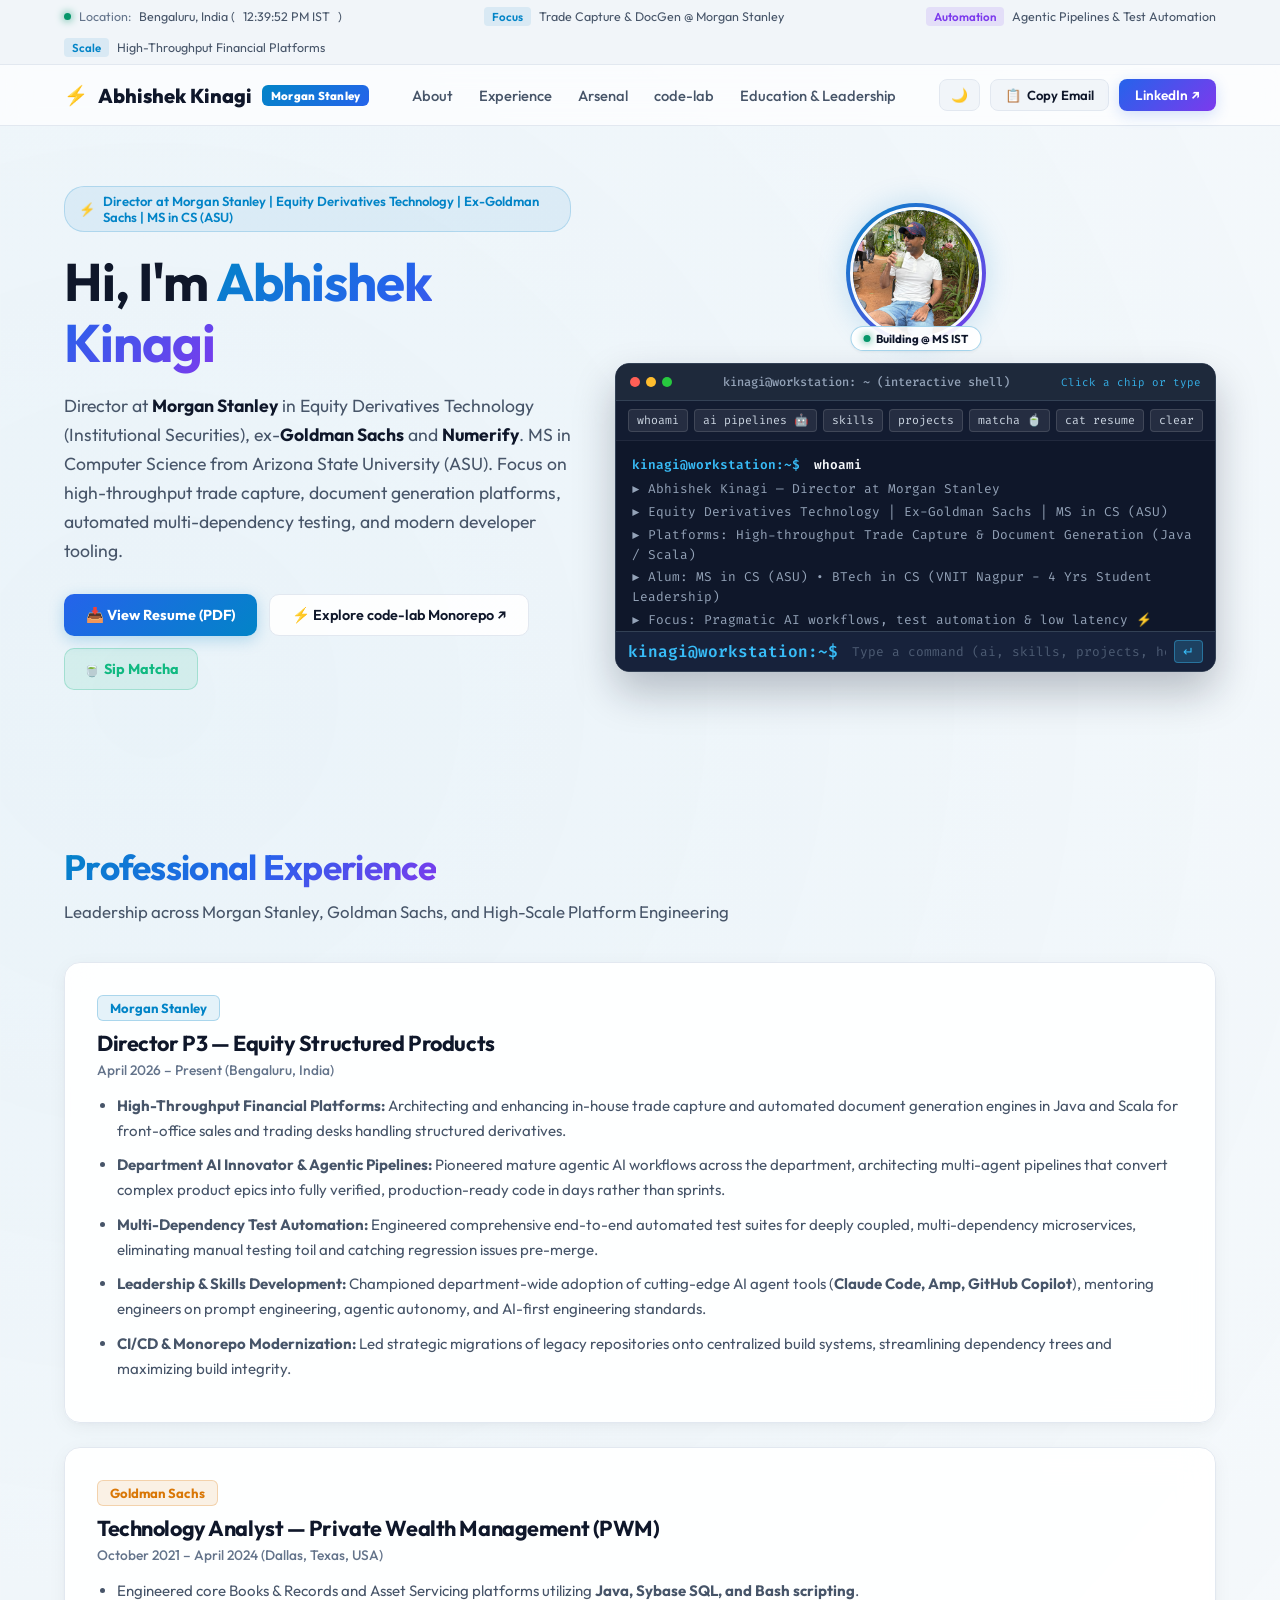
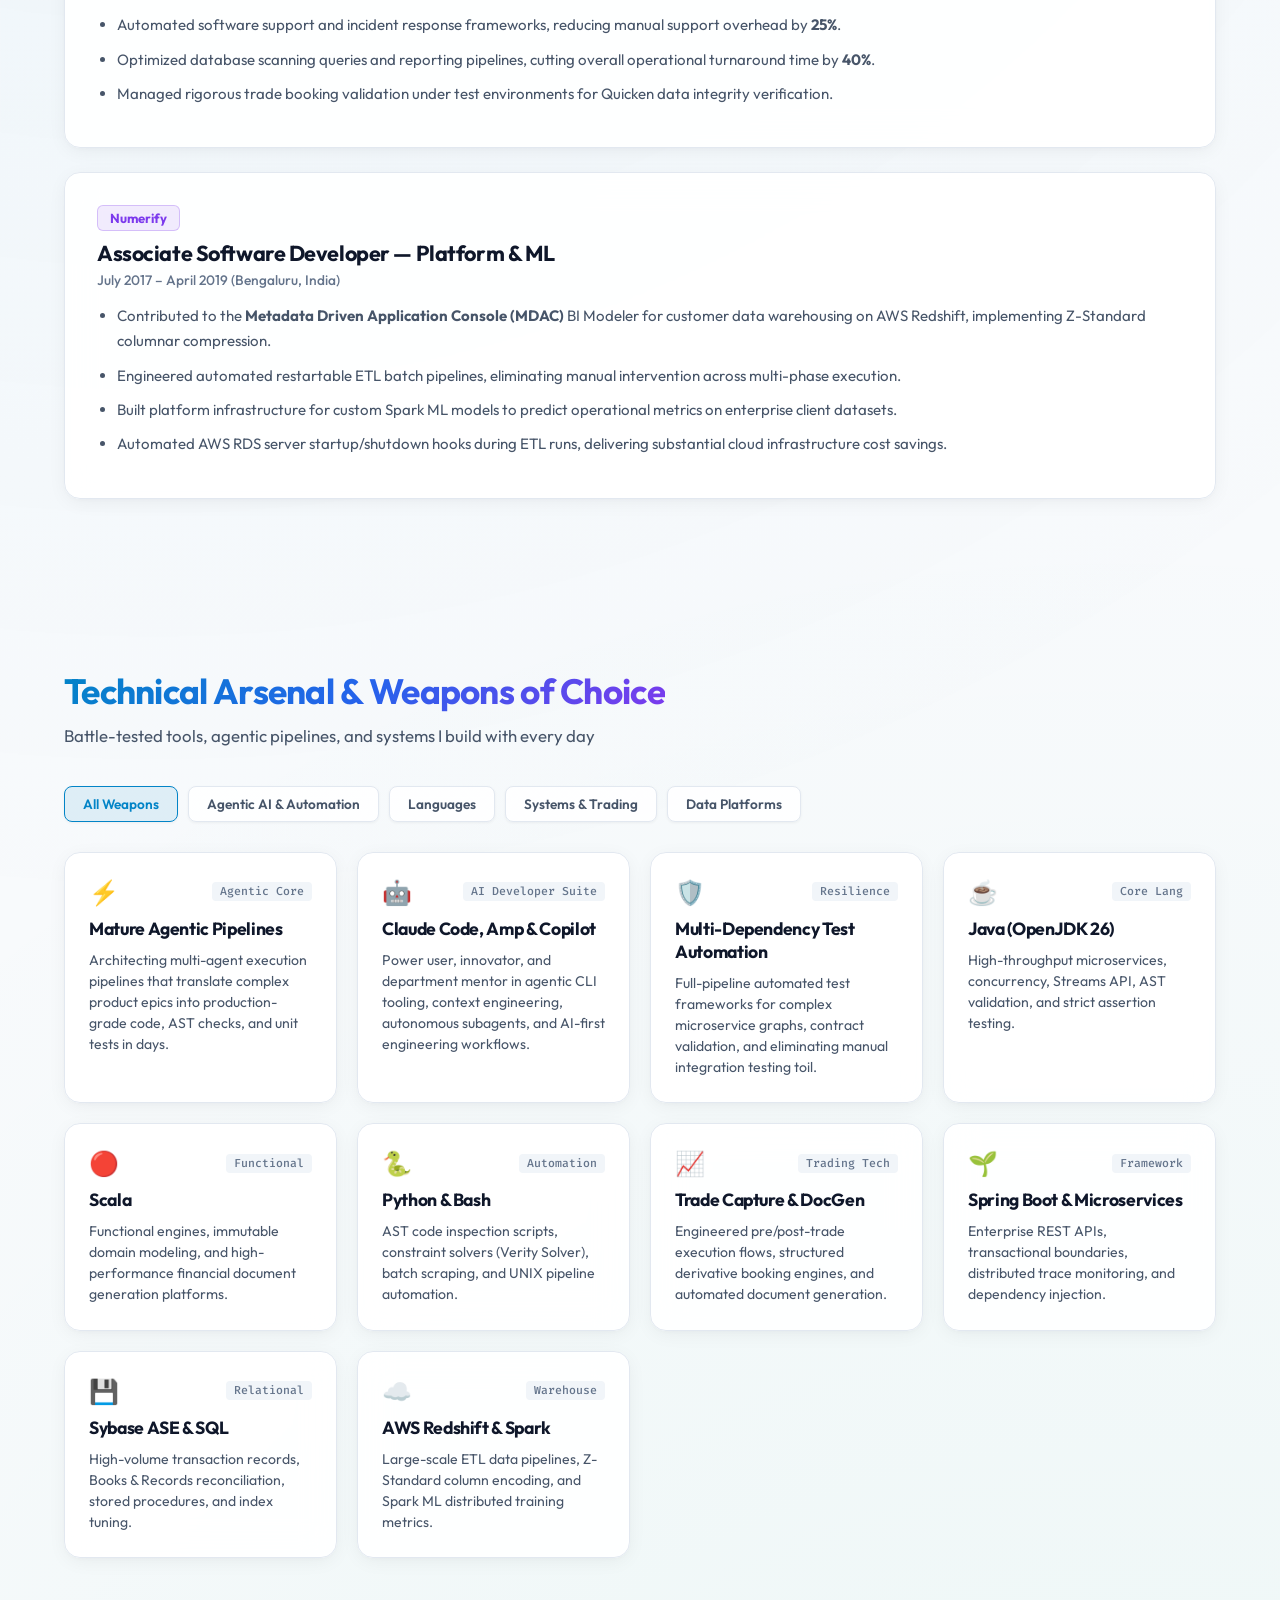
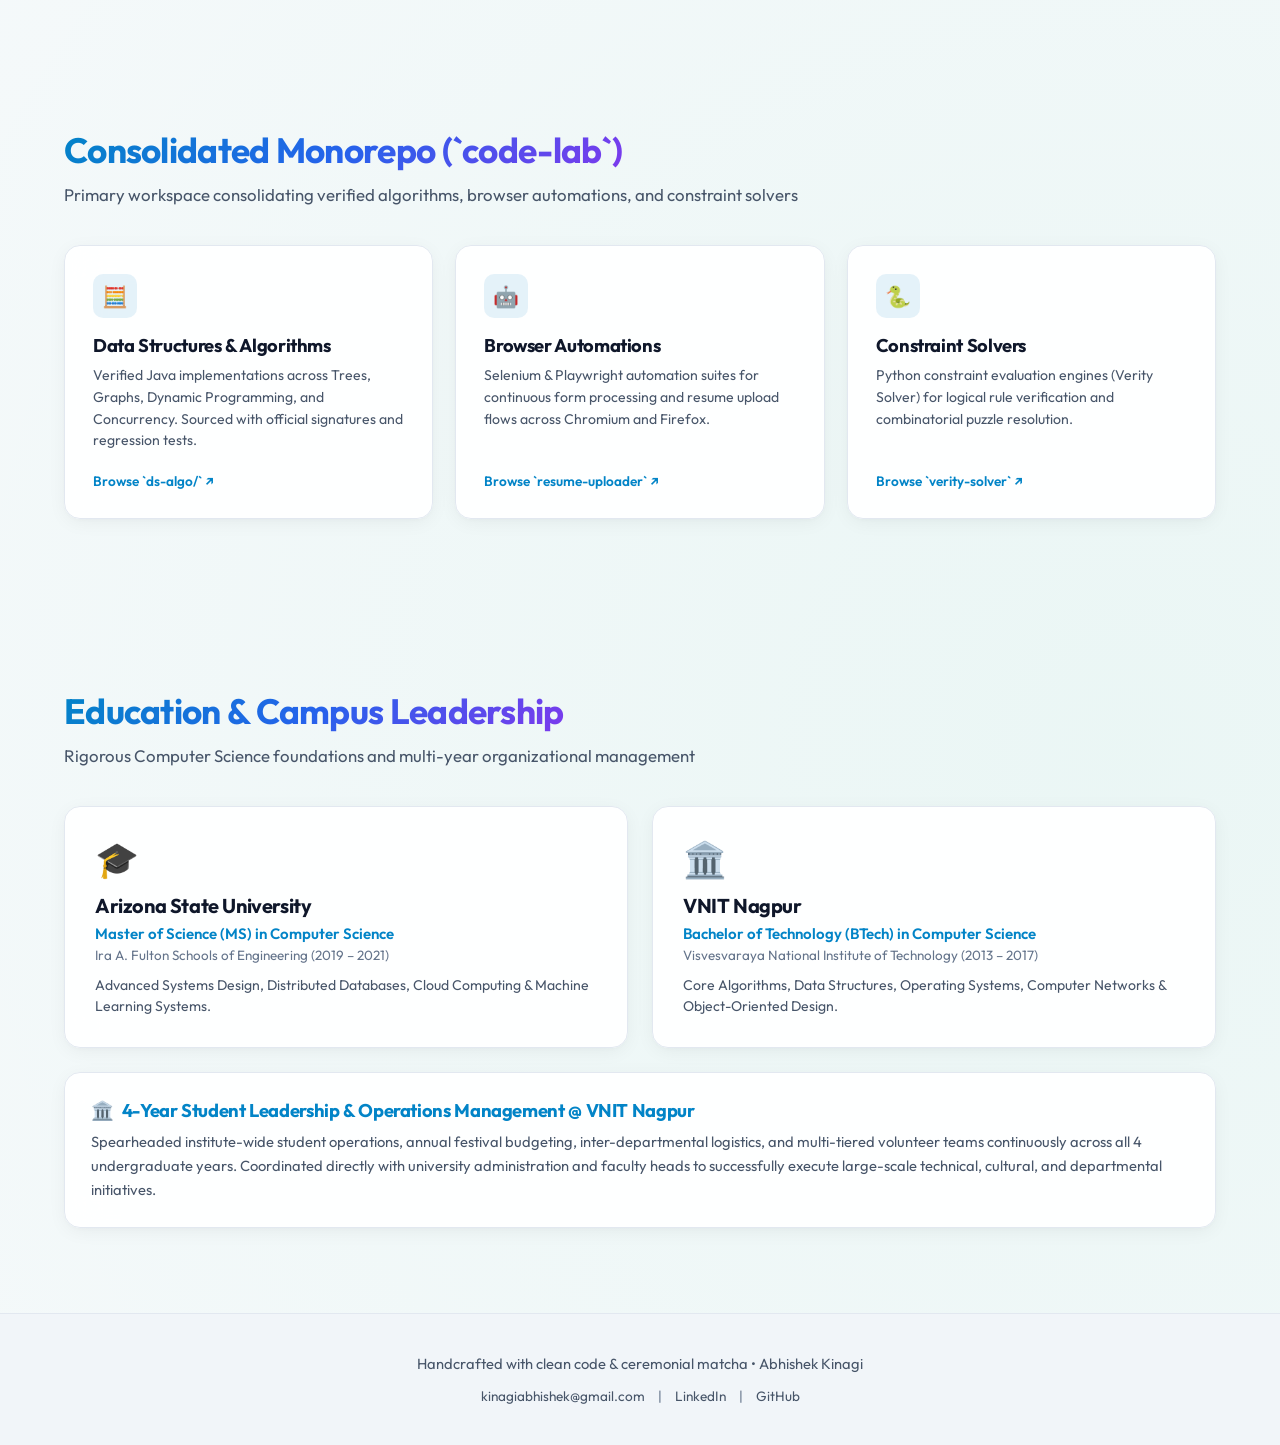
==== commit a38c3d46: "Align headline to Director at Morgan Stanley | Equity Derivatives Technology | Ex-Goldman Sachs | MS" ====
--- a/index.html
+++ b/index.html
@@ -3,15 +3,15 @@
 <head>
   <meta charset="UTF-8">
   <meta name="viewport" content="width=device-width, initial-scale=1.0">
-  <title>Abhishek Kinagi | Director @ Morgan Stanley | Systems & AI Innovator</title>
-  <meta name="description" content="Portfolio of Abhishek Kinagi - Director at Morgan Stanley (Equity Structured Products), Department AI Innovator, Agentic Systems Leader, Ex-Goldman Sachs.">
-  <meta property="og:title" content="Abhishek Kinagi | Director @ Morgan Stanley">
-  <meta property="og:description" content="Director at Morgan Stanley (IST) | Department AI Innovator | Agentic Pipelines | Ex-Goldman Sachs | MS in CS (ASU) | Java, Scala & Matcha.">
+  <title>Abhishek Kinagi | Director at Morgan Stanley | Equity Derivatives Technology</title>
+  <meta name="description" content="Portfolio of Abhishek Kinagi - Director at Morgan Stanley | Equity Derivatives Technology | Ex-Goldman Sachs | MS in CS (ASU)">
+  <meta property="og:title" content="Abhishek Kinagi | Director at Morgan Stanley">
+  <meta property="og:description" content="Director at Morgan Stanley | Equity Derivatives Technology | Ex-Goldman Sachs | MS in CS (ASU)">
   <meta property="og:image" content="profile.png">
   <meta property="og:type" content="website">
   
   <link rel="stylesheet" href="style.css">
-  <link rel="icon" href="data:image/svg+xml,<svg xmlns=%22http://www.w3.org/2000/svg%22 viewBox=%220 0 100 100%22><text y=%22.9em%22 font-size=%2290%22>🍵</text></svg>">
+  <link rel="icon" href="data:image/svg+xml,<svg xmlns=%22http://www.w3.org/2000/svg%22 viewBox=%220 0 100 100%22><text y=%22.9em%22 font-size=%2290%22>⚡</text></svg>">
 </head>
 <body>
 
@@ -26,10 +26,7 @@
         <span class="ticker-badge">Focus</span> Trade Capture & DocGen @ Morgan Stanley
       </div>
       <div class="ticker-item">
-        <span class="ticker-badge ai-badge">Agentic AI</span> Epic-to-Code in Days ⚡
-      </div>
-      <div class="ticker-item">
-        <span class="ticker-badge matcha-badge">Fuel</span> Ceremonial Uji Matcha 🍵
+        <span class="ticker-badge ai-badge">Automation</span> Agentic Pipelines & Test Automation
       </div>
       <div class="ticker-item">
         <span class="ticker-badge stack-badge">Scale</span> High-Throughput Financial Platforms
@@ -67,14 +64,13 @@
     <div class="container hero-grid">
       <div class="hero-content">
         <div class="hero-tag">
-          <span>🍵</span> Director @ Morgan Stanley • Department AI Innovator & Agentic Leader
+          <span>⚡</span> Director at Morgan Stanley | Equity Derivatives Technology | Ex-Goldman Sachs | MS in CS (ASU)
         </div>
         <h1 class="hero-title">
           Hi, I'm <span class="gradient-text">Abhishek Kinagi</span>
         </h1>
         <p class="hero-desc">
-          Director at <strong>Morgan Stanley</strong> in Equity Structured Products (IST), ex-<strong>Goldman Sachs</strong> and <strong>Numerify</strong>.
-          I engineer high-throughput trade capture & document generation backends, build <strong>mature agentic AI pipelines</strong> that convert complex epics into verified production code in days, and run on ceremonial matcha.
+          Director at <strong>Morgan Stanley</strong> in Equity Derivatives Technology (Institutional Securities), ex-<strong>Goldman Sachs</strong> and <strong>Numerify</strong>. MS in Computer Science from Arizona State University (ASU). Focus on high-throughput trade capture, document generation platforms, automated multi-dependency testing, and modern developer tooling.
         </p>
         <div class="hero-buttons">
           <a href="Abhishek_Kinagi_Resume.pdf" target="_blank" class="btn-primary">
@@ -122,11 +118,11 @@
 
           <div class="terminal-body" id="terminal-screen">
             <div class="t-line"><span class="t-prompt">kinagi@workstation:~$</span> <span class="t-cmd">whoami</span></div>
-            <div class="t-out">► Abhishek Kinagi — Director P3 @ Morgan Stanley (IST)</div>
-            <div class="t-out">► Department AI Innovator: Converting product epics to production code in days via agentic pipelines</div>
-            <div class="t-out">► Systems: High-throughput Trade Capture & Document Generation (Java 26 / Scala)</div>
+            <div class="t-out">► Abhishek Kinagi — Director at Morgan Stanley</div>
+            <div class="t-out">► Equity Derivatives Technology | Ex-Goldman Sachs | MS in CS (ASU)</div>
+            <div class="t-out">► Platforms: High-throughput Trade Capture & Document Generation (Java / Scala)</div>
             <div class="t-out">► Alum: MS in CS (ASU) • BTech in CS (VNIT Nagpur - 4 Yrs Student Leadership)</div>
-            <div class="t-out">► Vibe: <span class="t-matcha">Ceremonial matcha, clean git trees & low latency 🍵</span></div>
+            <div class="t-out">► Focus: Pragmatic AI workflows, test automation & low latency ⚡</div>
           </div>
 
           <div class="terminal-input-bar">
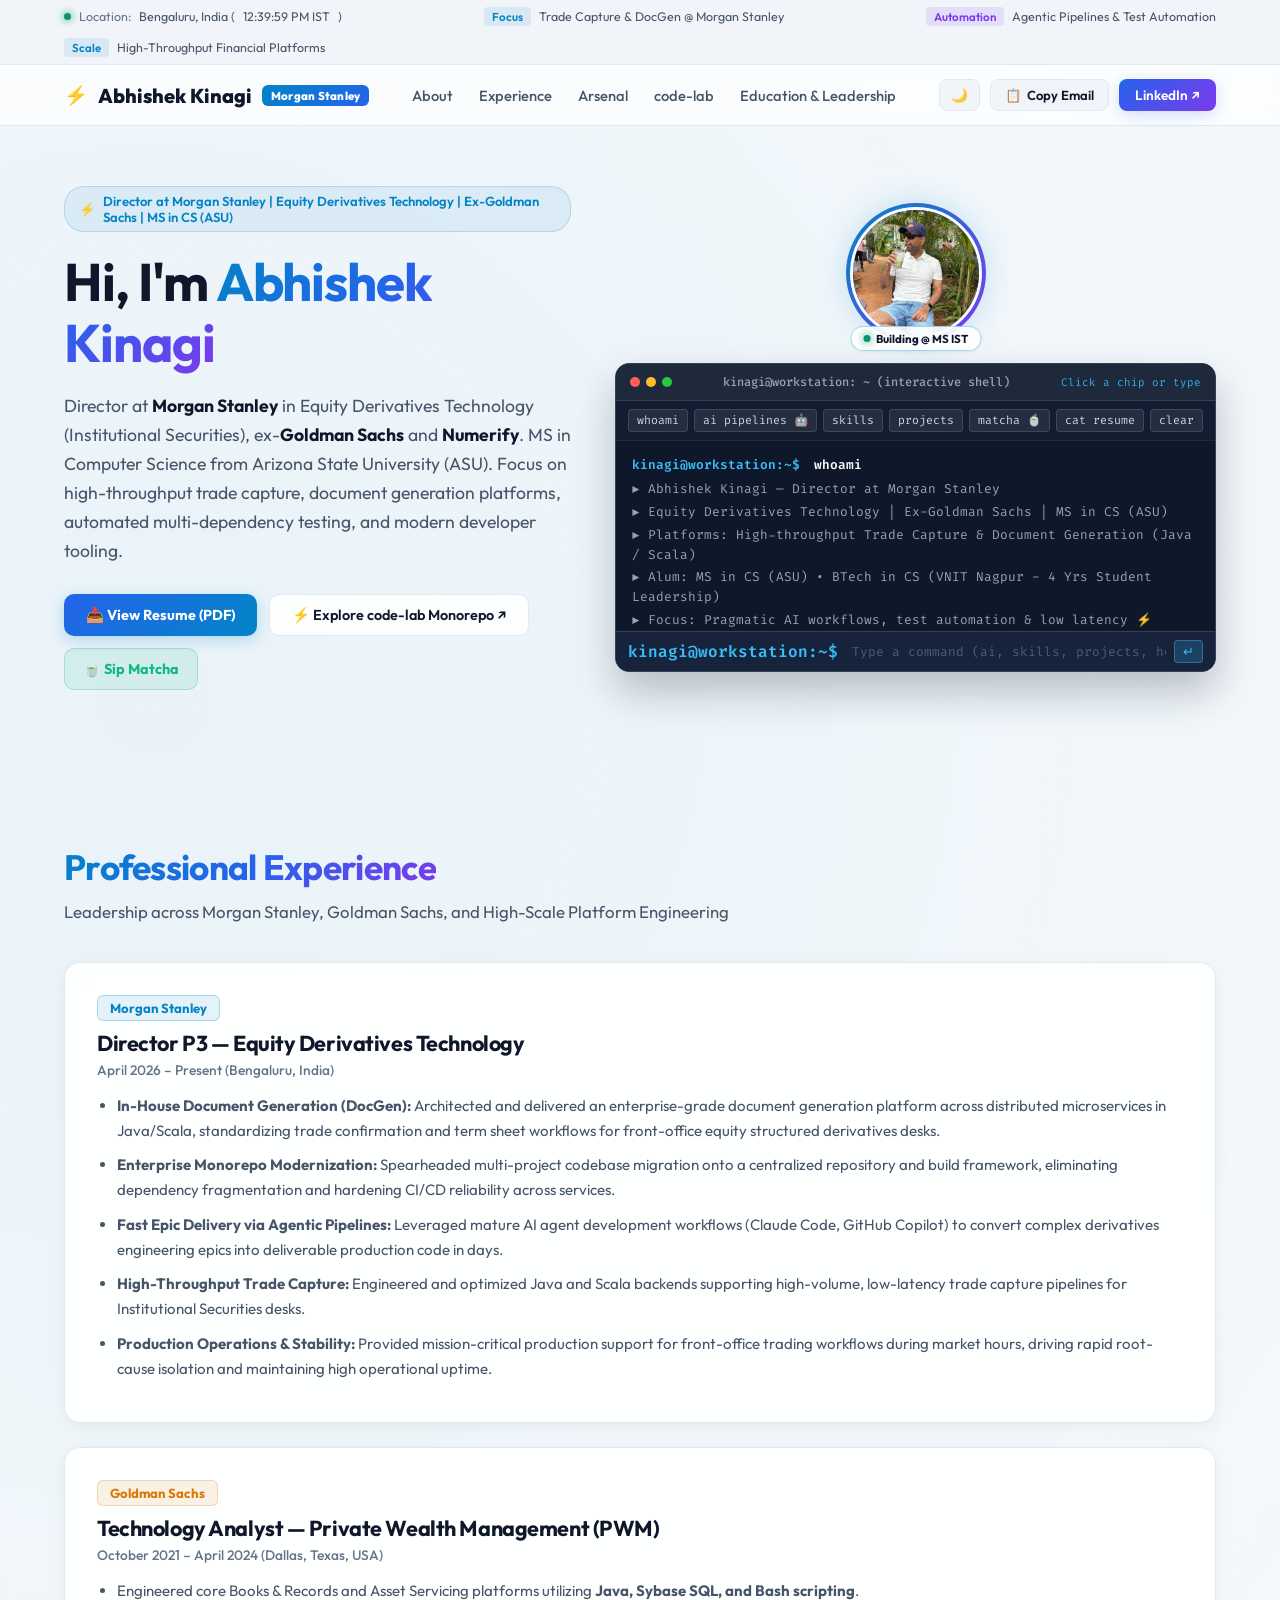
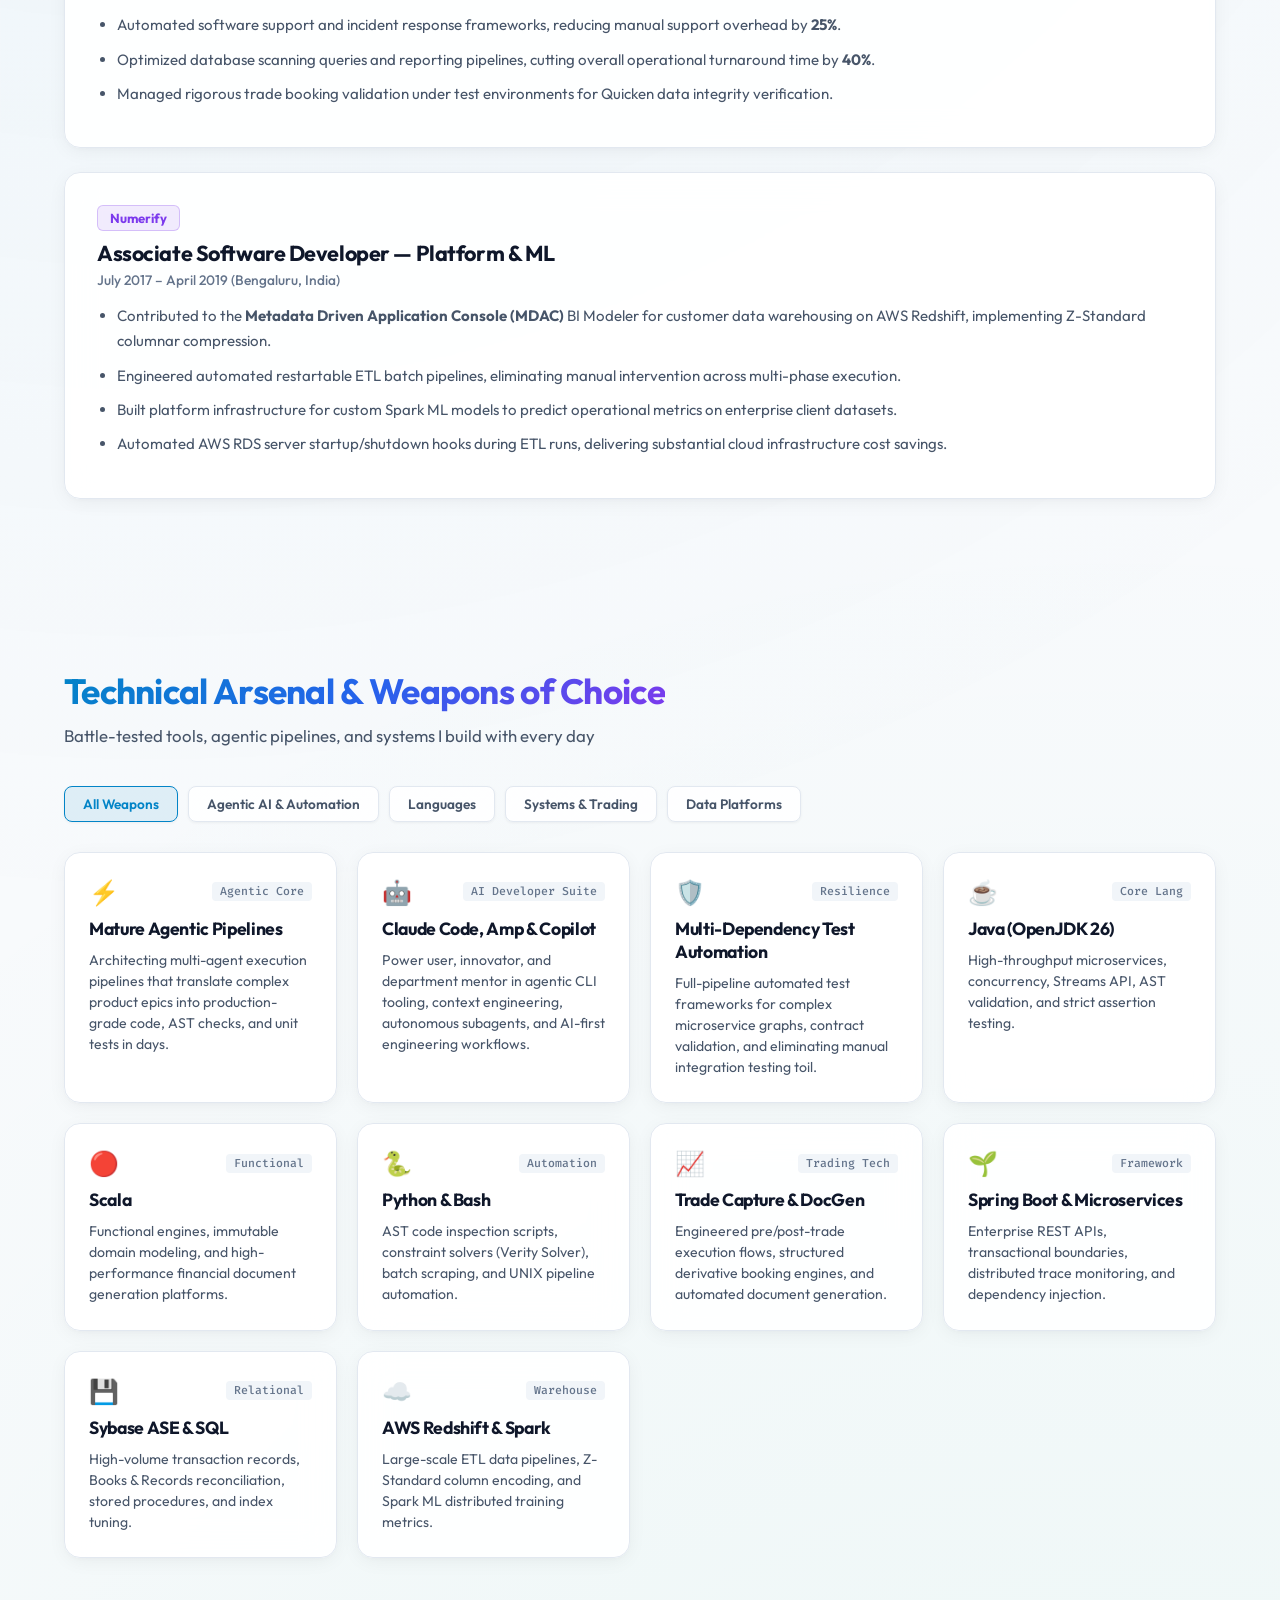
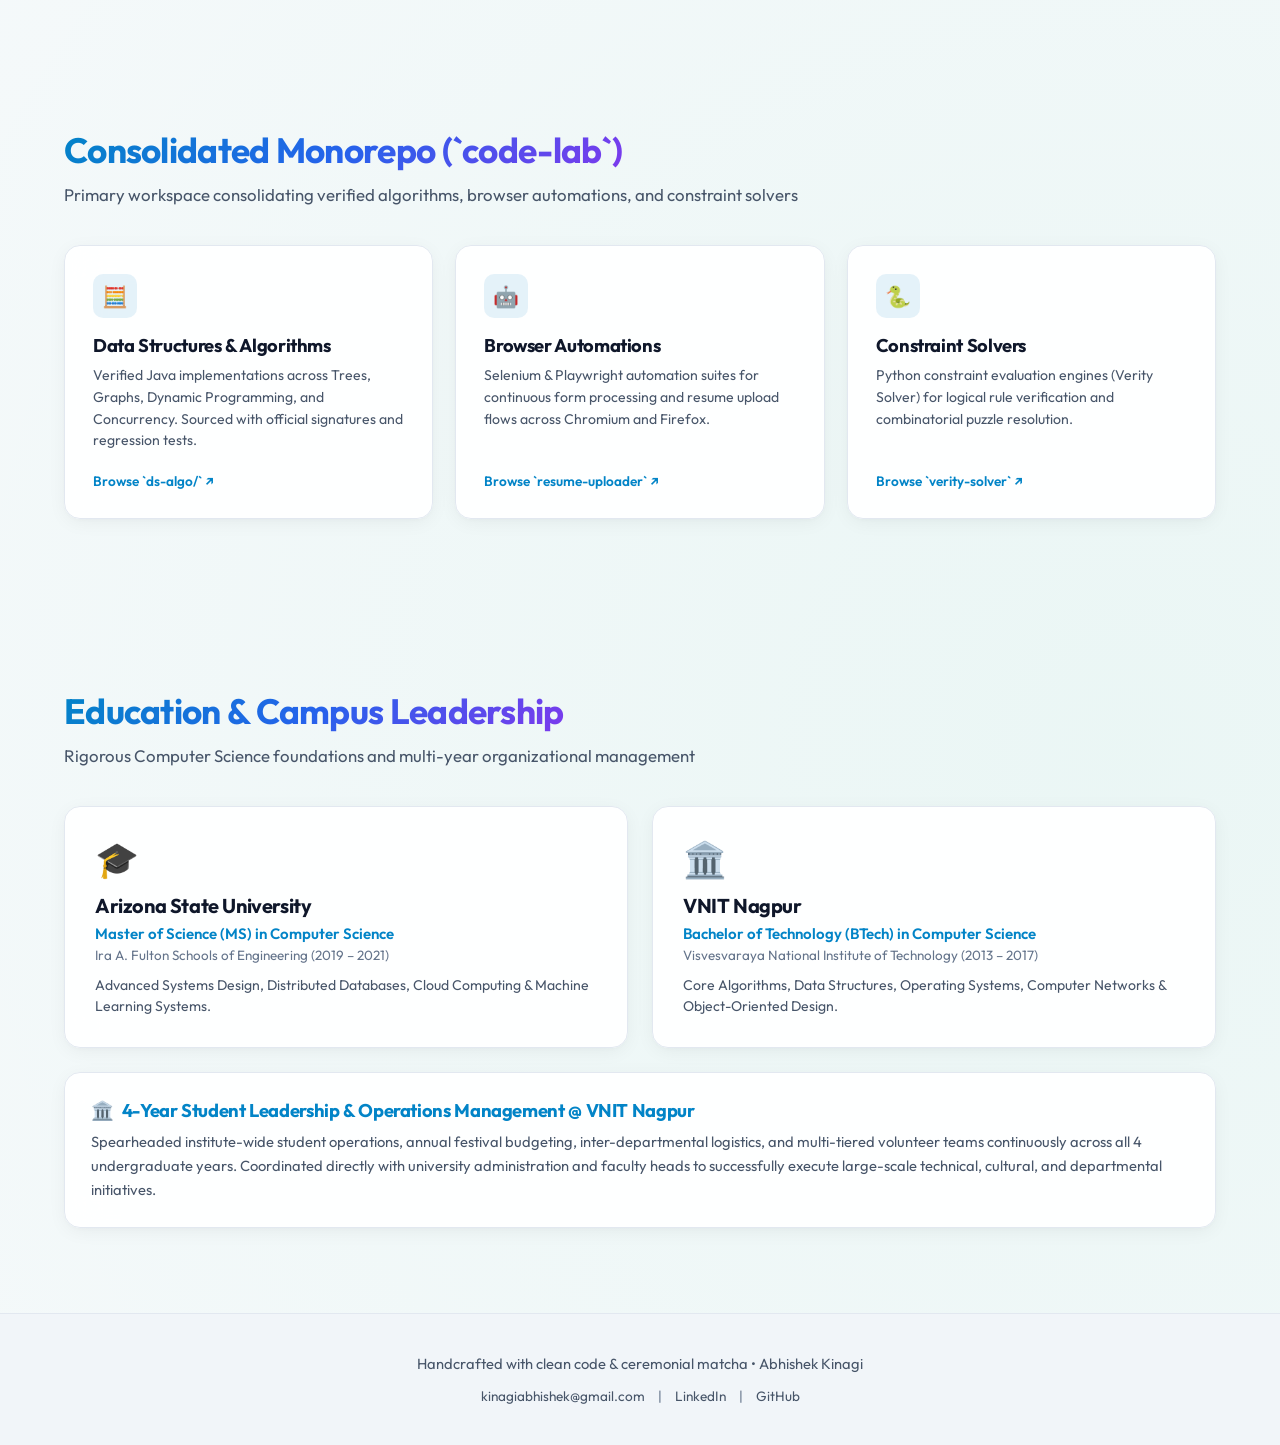
==== commit 88f496f5: "docs: streamline resume and site into project-driven deliverables and remove agentic test claims" ====
--- a/index.html
+++ b/index.html
@@ -149,16 +149,16 @@
           <div class="timeline-header">
             <div>
               <span class="company-badge">Morgan Stanley</span>
-              <h3>Director P3 — Equity Structured Products</h3>
+              <h3>Director P3 — Equity Derivatives Technology</h3>
               <p class="timeline-date">April 2026 – Present (Bengaluru, India)</p>
             </div>
           </div>
           <ul class="experience-list">
-            <li><strong>High-Throughput Financial Platforms:</strong> Architecting and enhancing in-house trade capture and automated document generation engines in Java and Scala for front-office sales and trading desks handling structured derivatives.</li>
-            <li><strong>Department AI Innovator & Agentic Pipelines:</strong> Pioneered mature agentic AI workflows across the department, architecting multi-agent pipelines that convert complex product epics into fully verified, production-ready code in days rather than sprints.</li>
-            <li><strong>Multi-Dependency Test Automation:</strong> Engineered comprehensive end-to-end automated test suites for deeply coupled, multi-dependency microservices, eliminating manual testing toil and catching regression issues pre-merge.</li>
-            <li><strong>Leadership & Skills Development:</strong> Championed department-wide adoption of cutting-edge AI agent tools (<strong>Claude Code, Amp, GitHub Copilot</strong>), mentoring engineers on prompt engineering, agentic autonomy, and AI-first engineering standards.</li>
-            <li><strong>CI/CD & Monorepo Modernization:</strong> Led strategic migrations of legacy repositories onto centralized build systems, streamlining dependency trees and maximizing build integrity.</li>
+            <li><strong>In-House Document Generation (DocGen):</strong> Architected and delivered an enterprise-grade document generation platform across distributed microservices in Java/Scala, standardizing trade confirmation and term sheet workflows for front-office equity structured derivatives desks.</li>
+            <li><strong>Enterprise Monorepo Modernization:</strong> Spearheaded multi-project codebase migration onto a centralized repository and build framework, eliminating dependency fragmentation and hardening CI/CD reliability across services.</li>
+            <li><strong>Fast Epic Delivery via Agentic Pipelines:</strong> Leveraged mature AI agent development workflows (Claude Code, GitHub Copilot) to convert complex derivatives engineering epics into deliverable production code in days.</li>
+            <li><strong>High-Throughput Trade Capture:</strong> Engineered and optimized Java and Scala backends supporting high-volume, low-latency trade capture pipelines for Institutional Securities desks.</li>
+            <li><strong>Production Operations & Stability:</strong> Provided mission-critical production support for front-office trading workflows during market hours, driving rapid root-cause isolation and maintaining high operational uptime.</li>
           </ul>
         </div>
 
